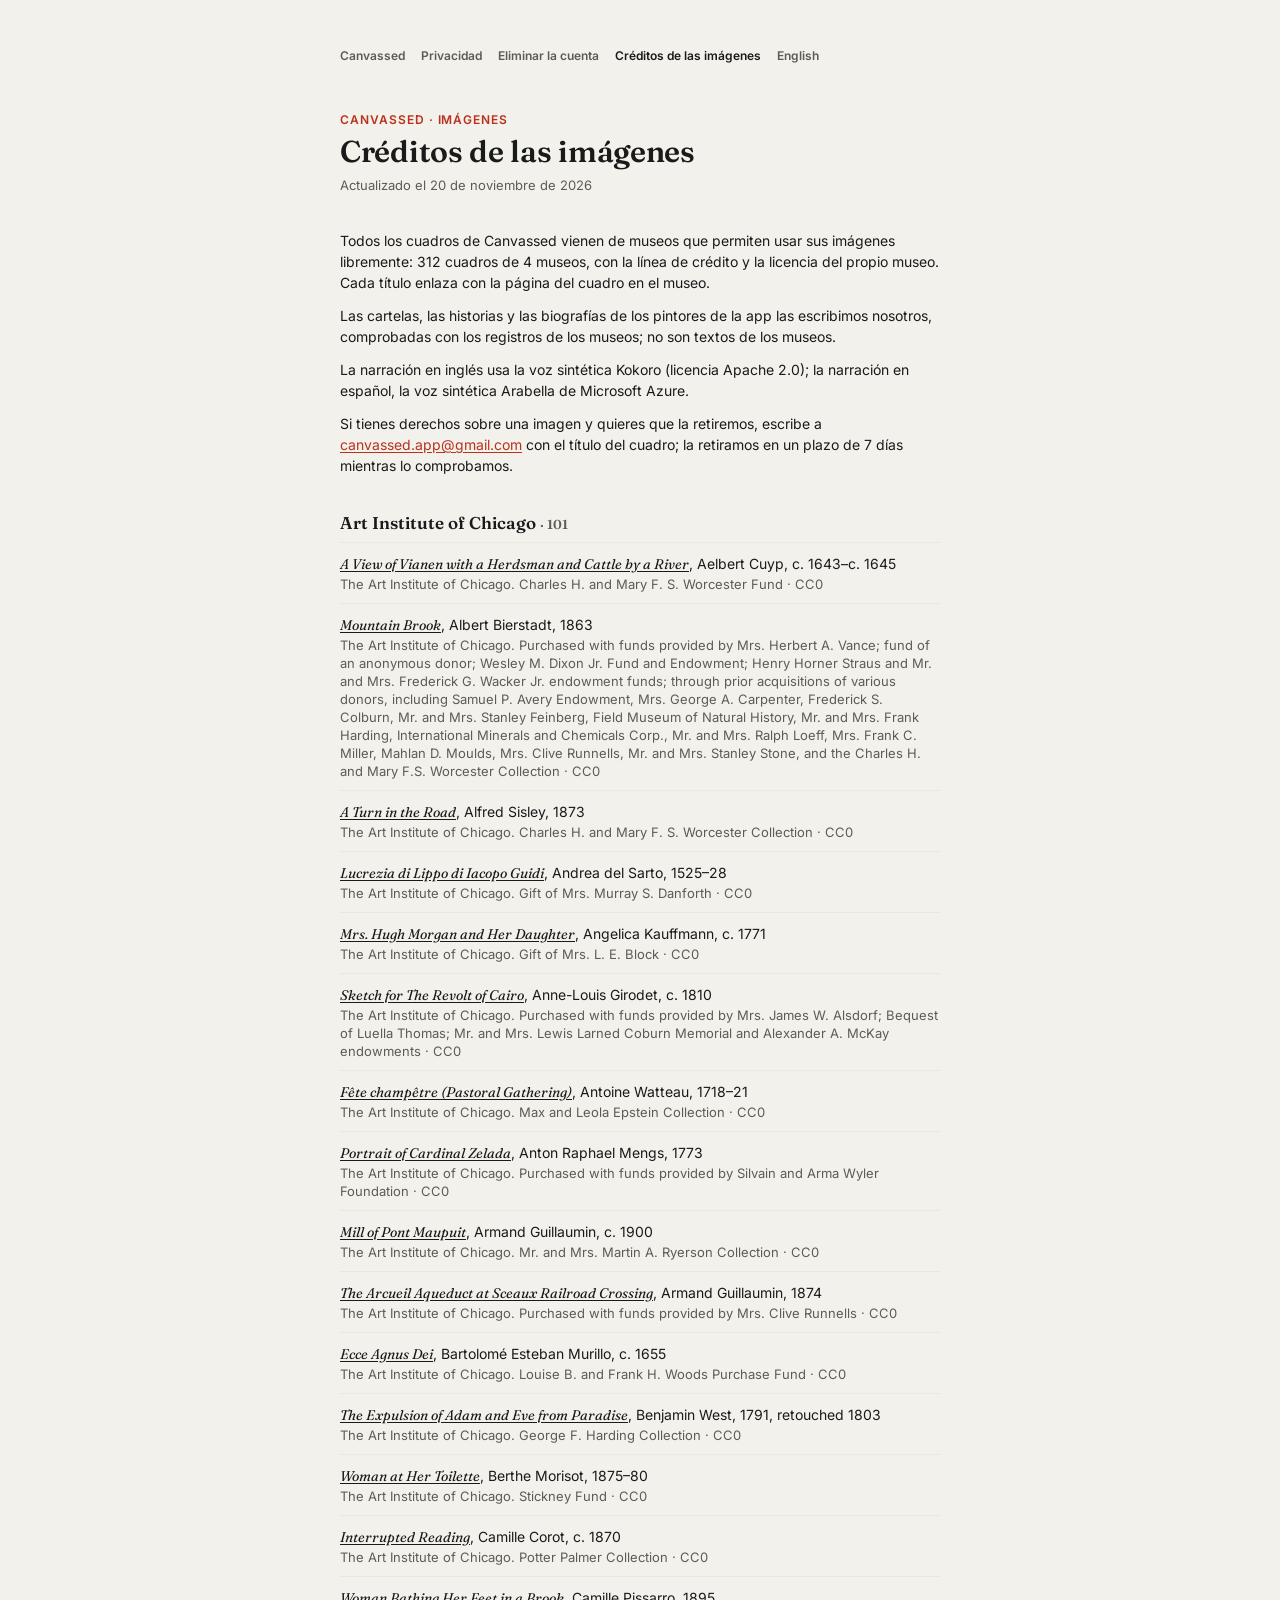
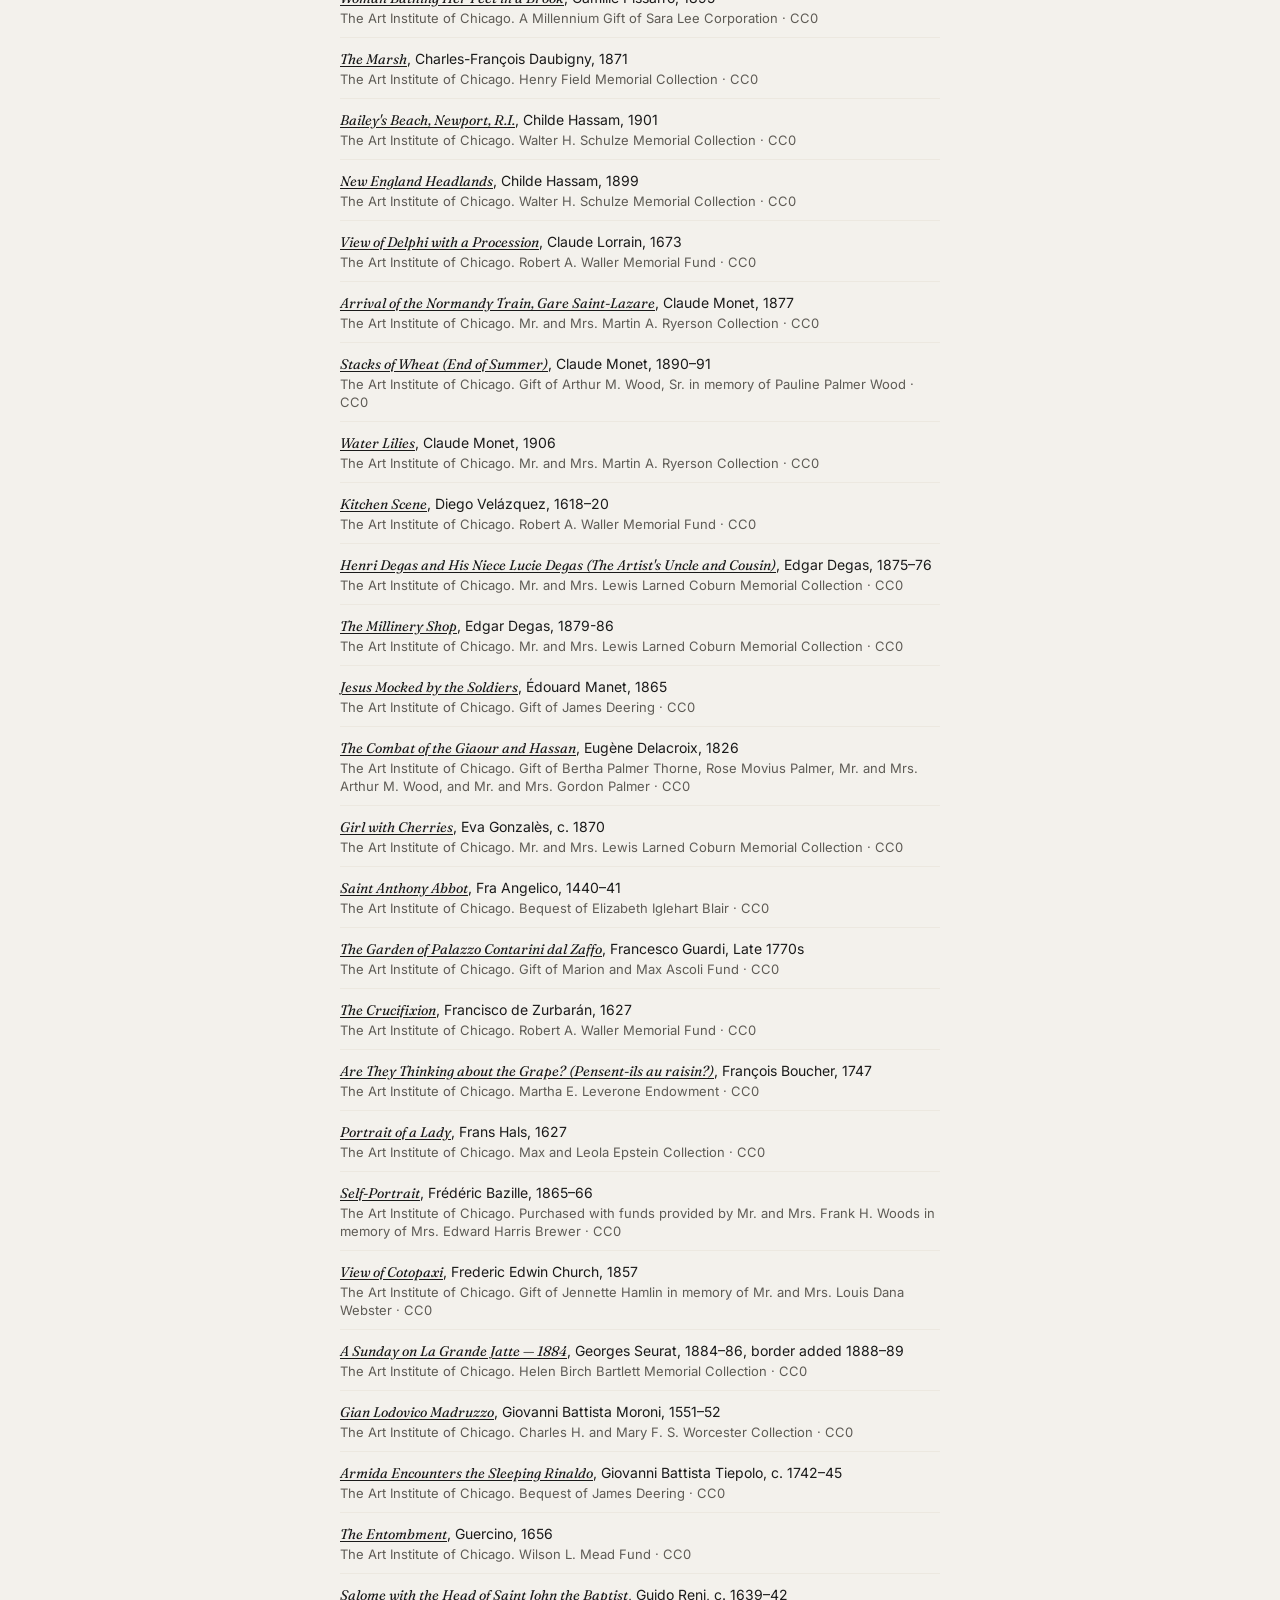
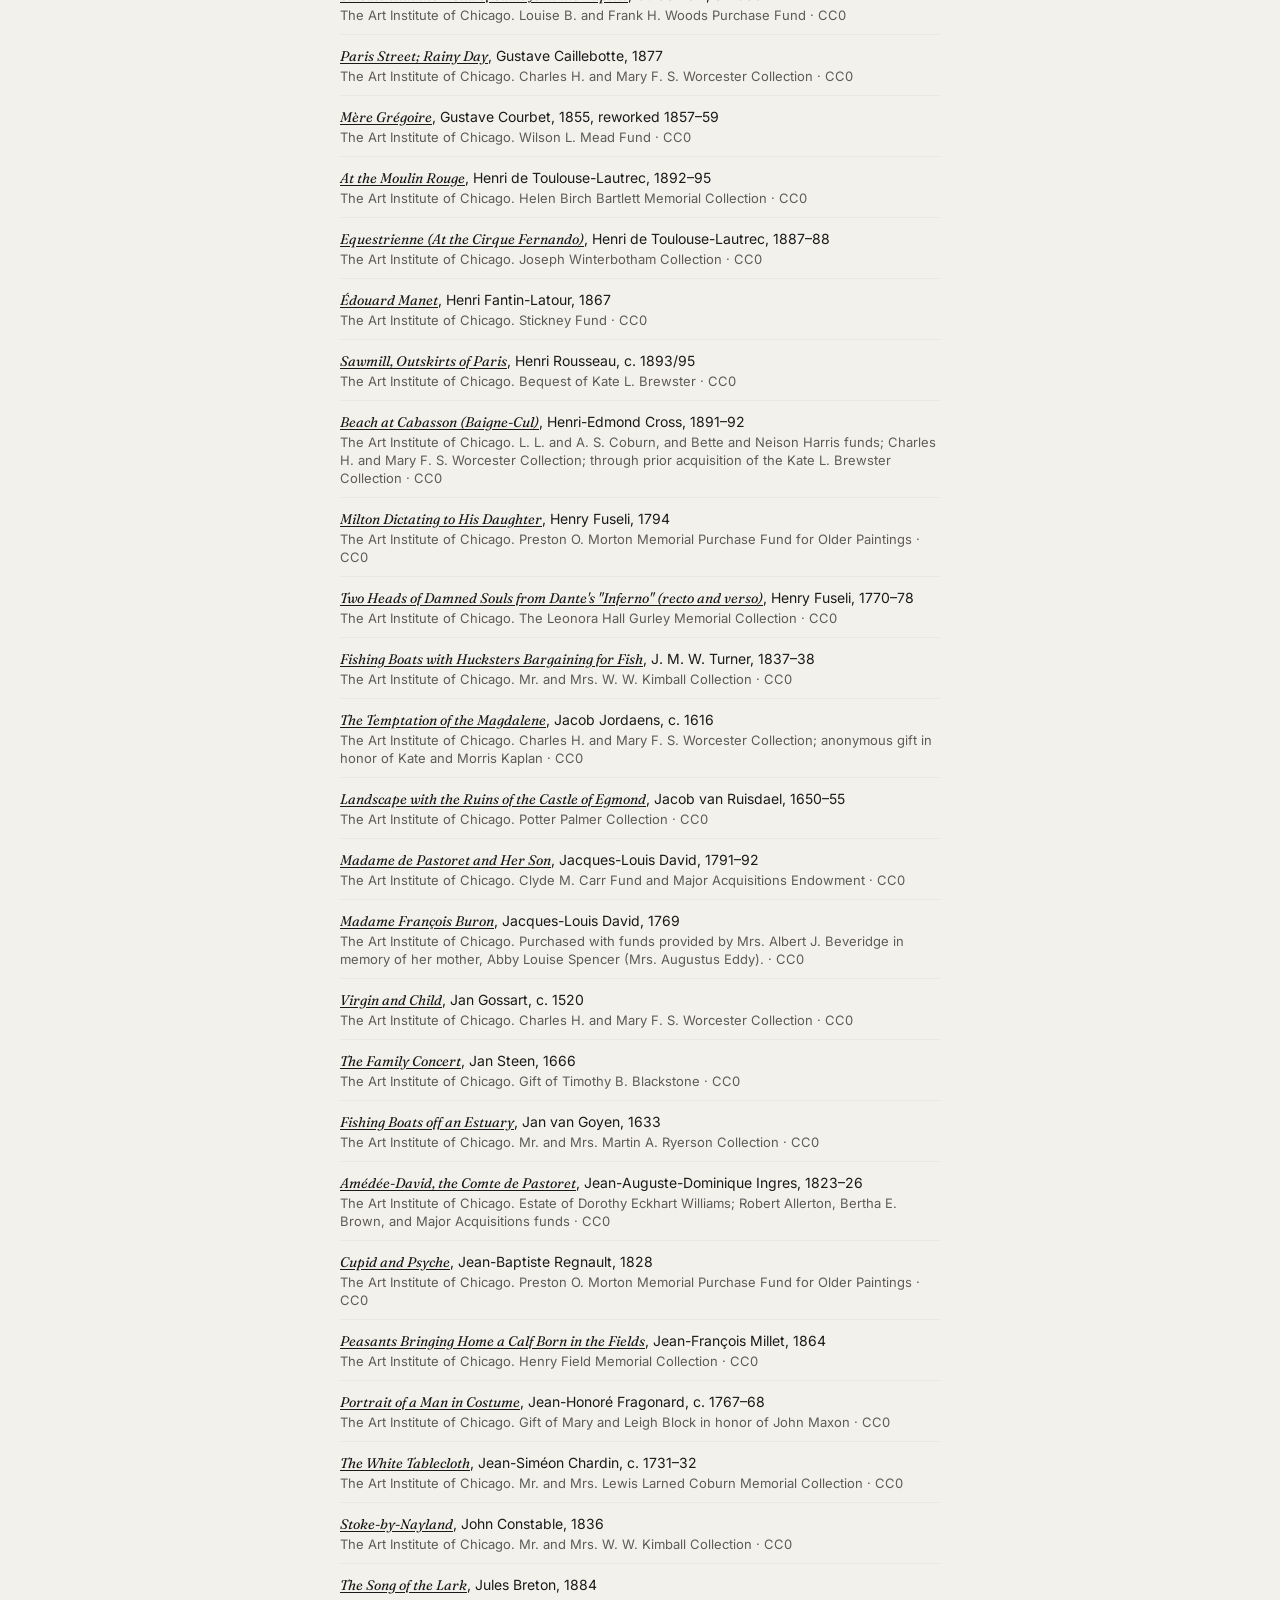
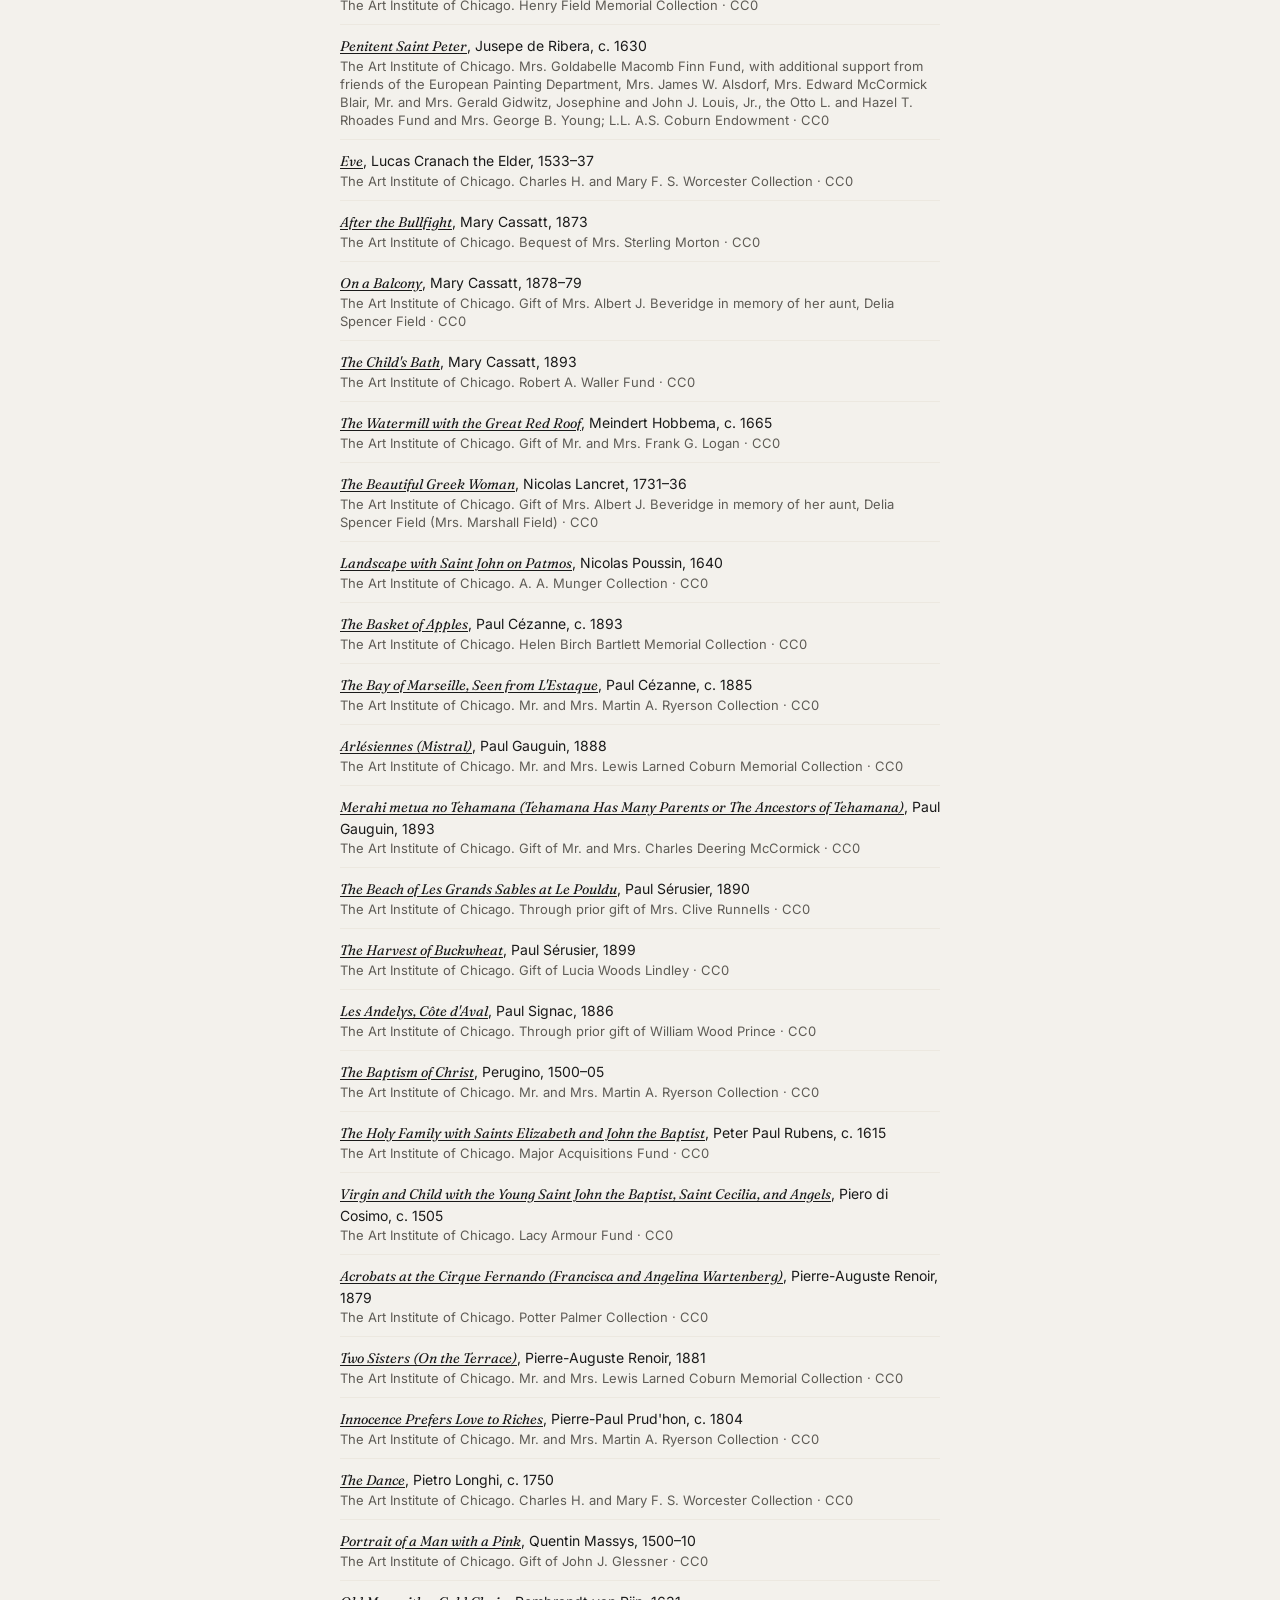
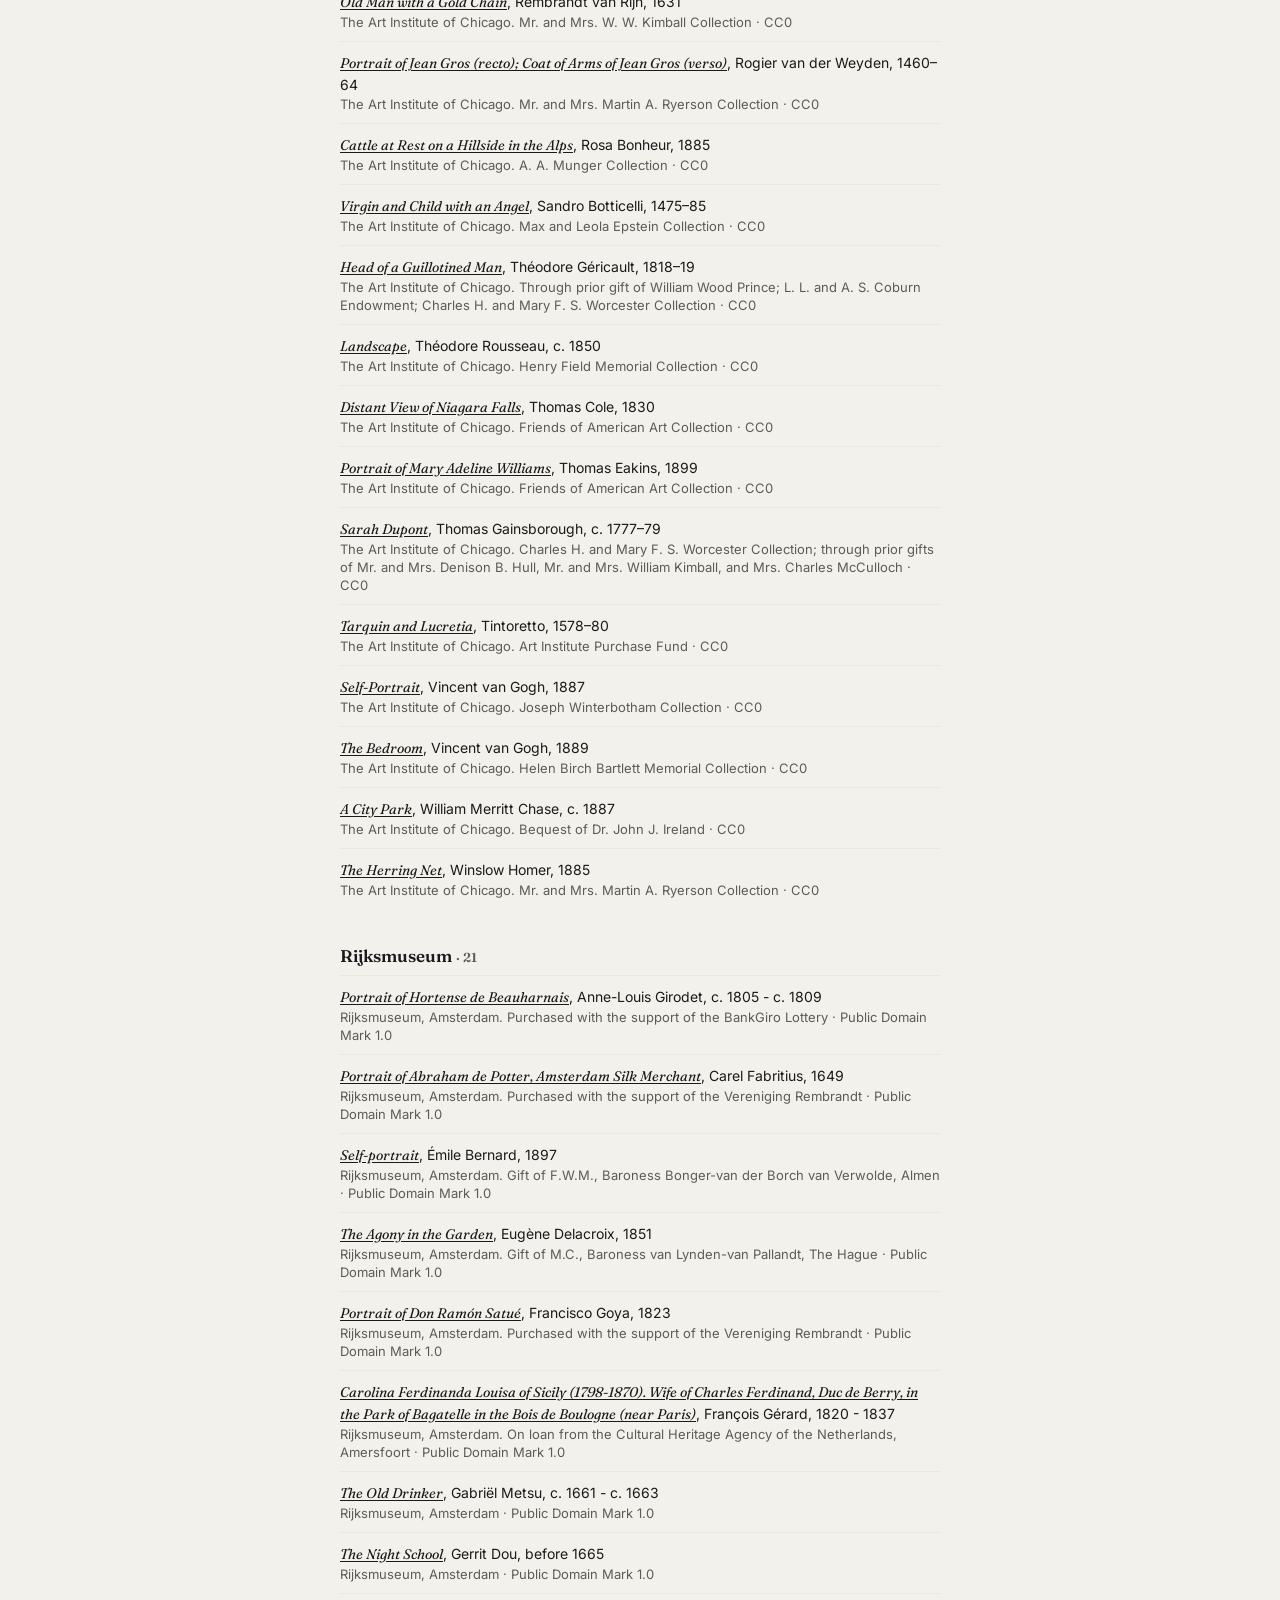
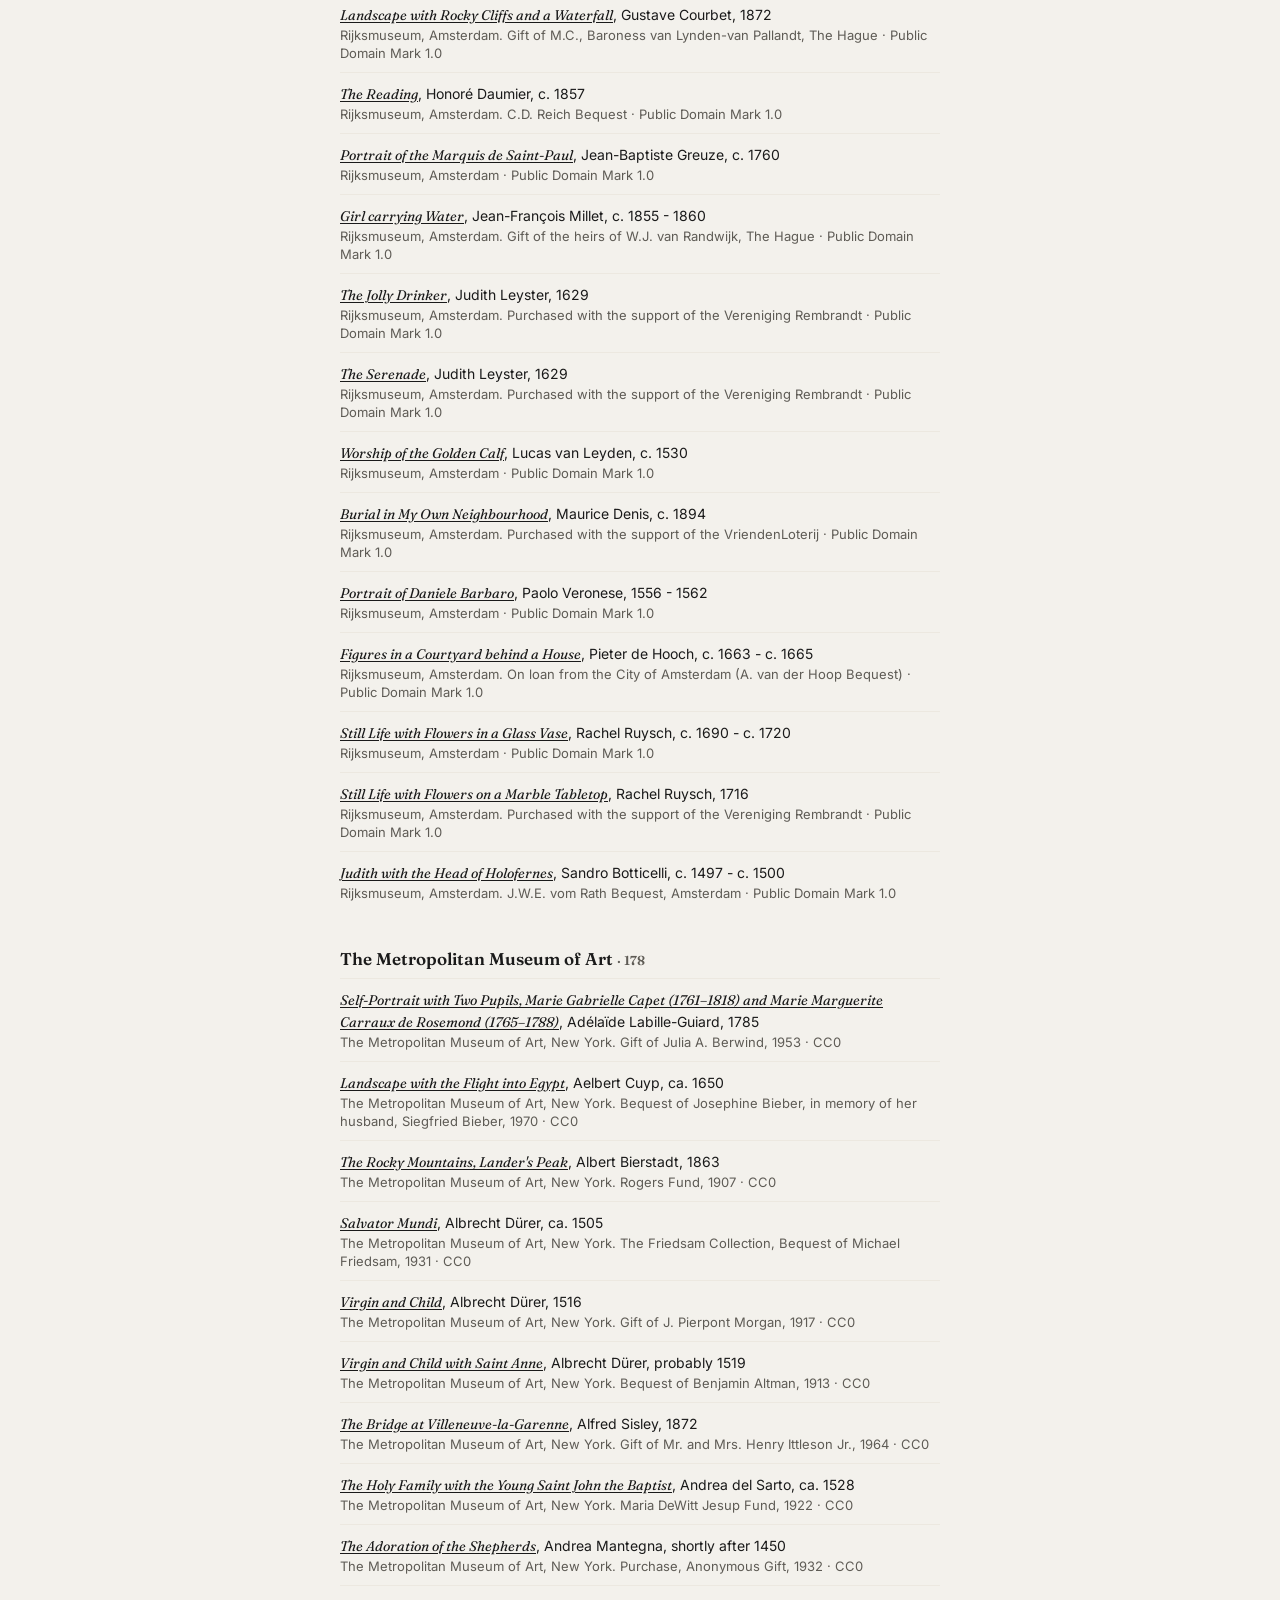
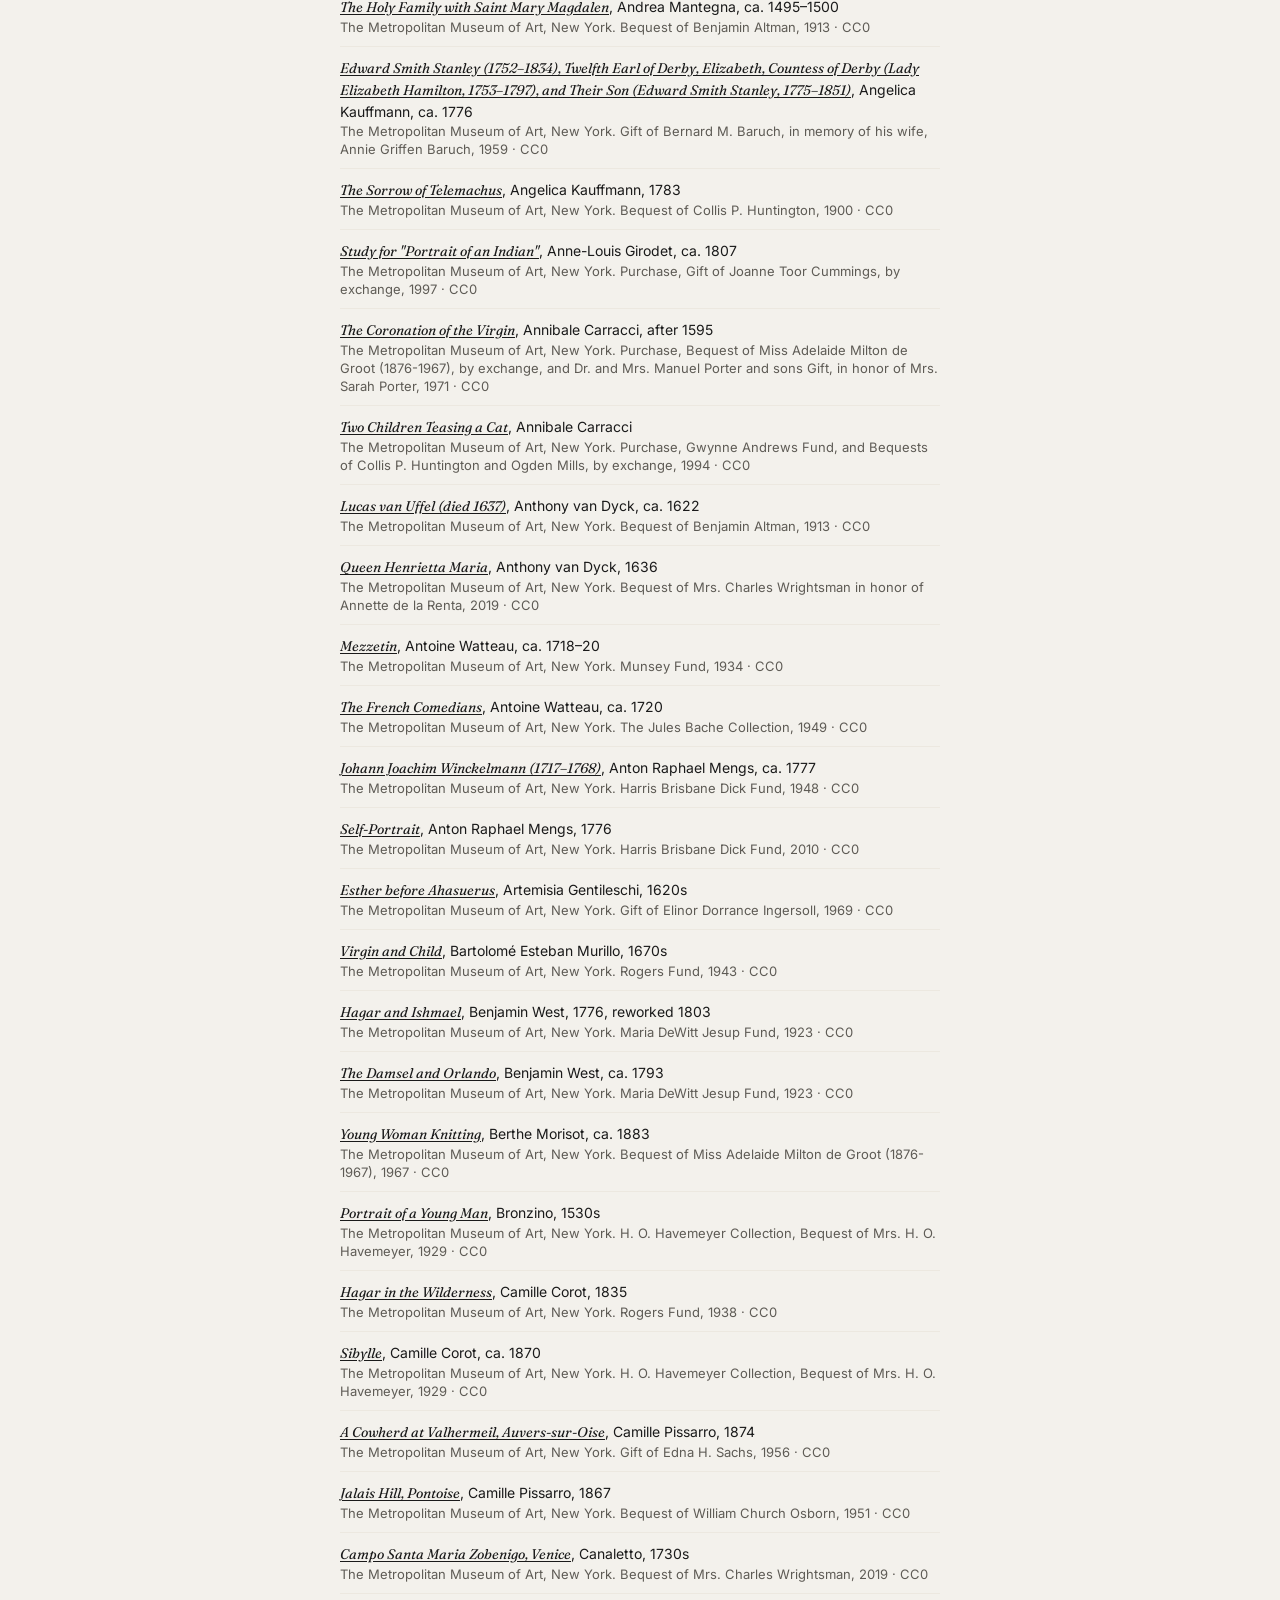
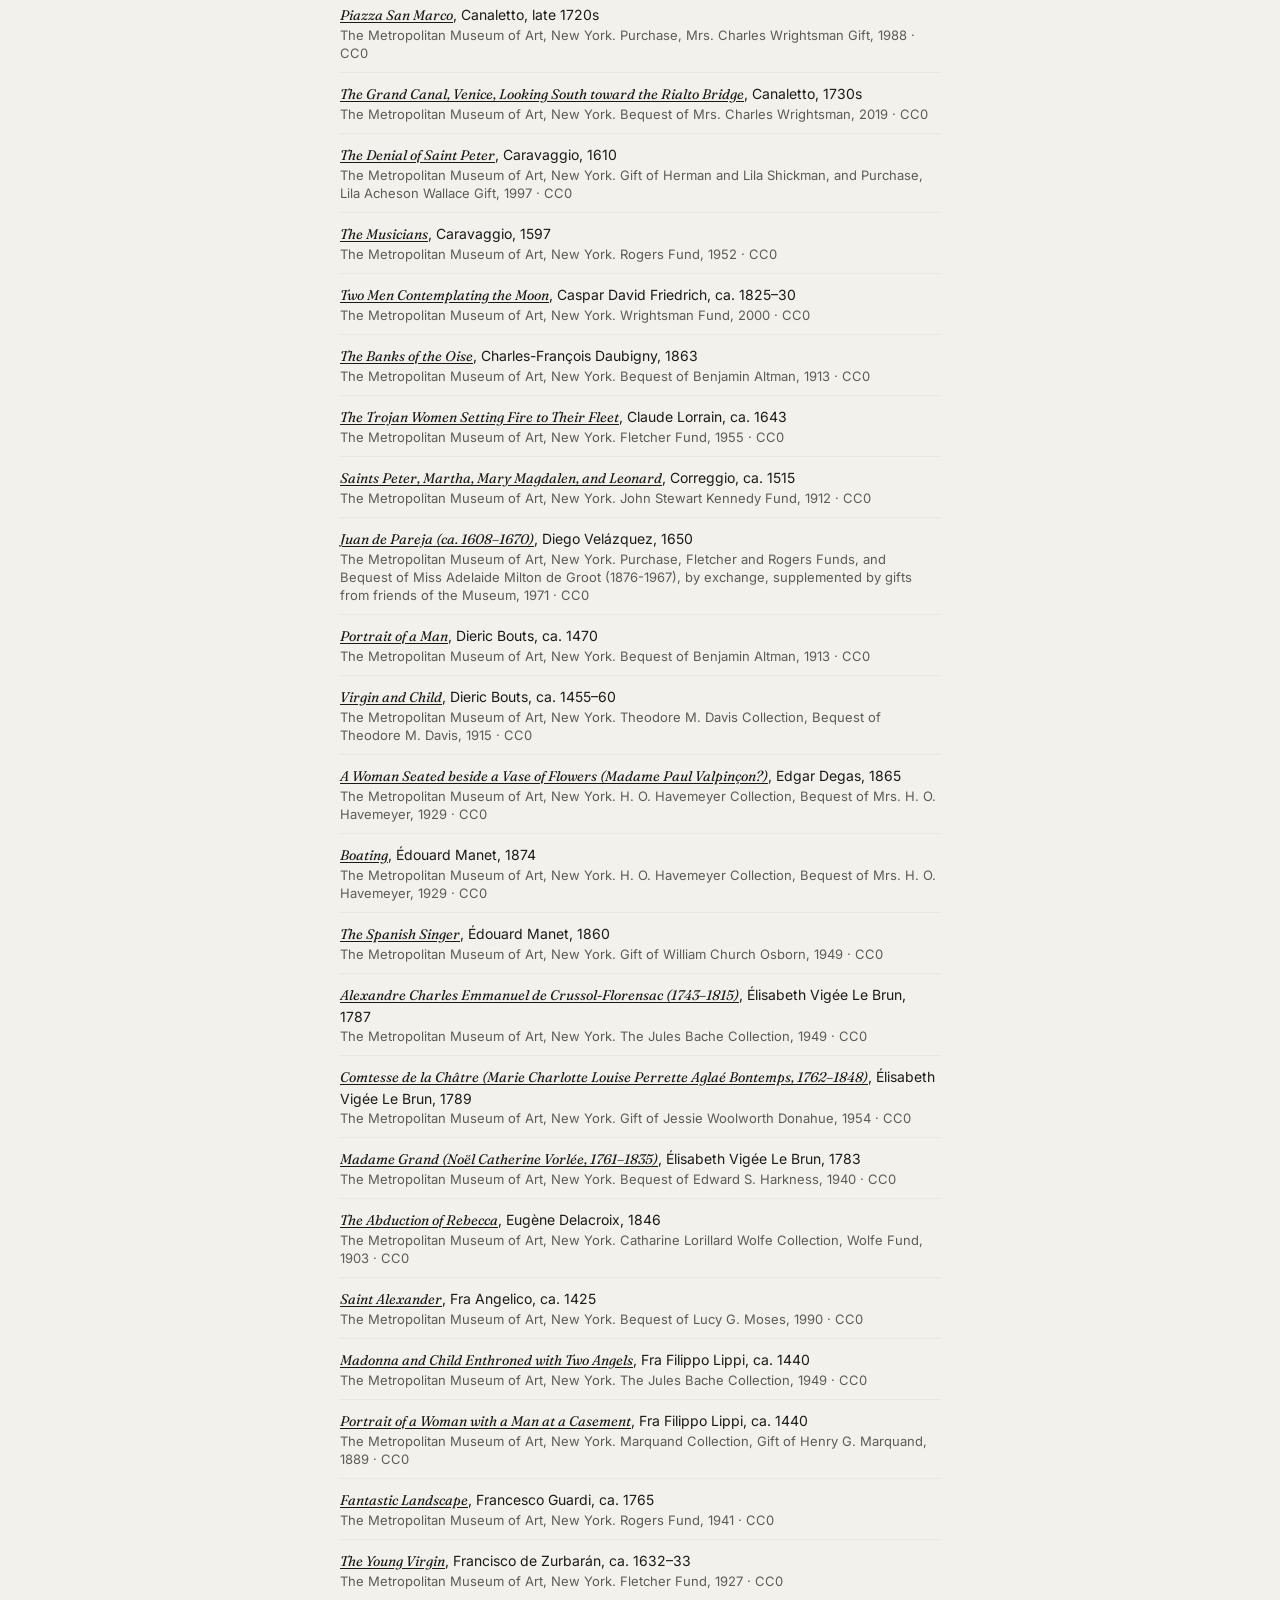
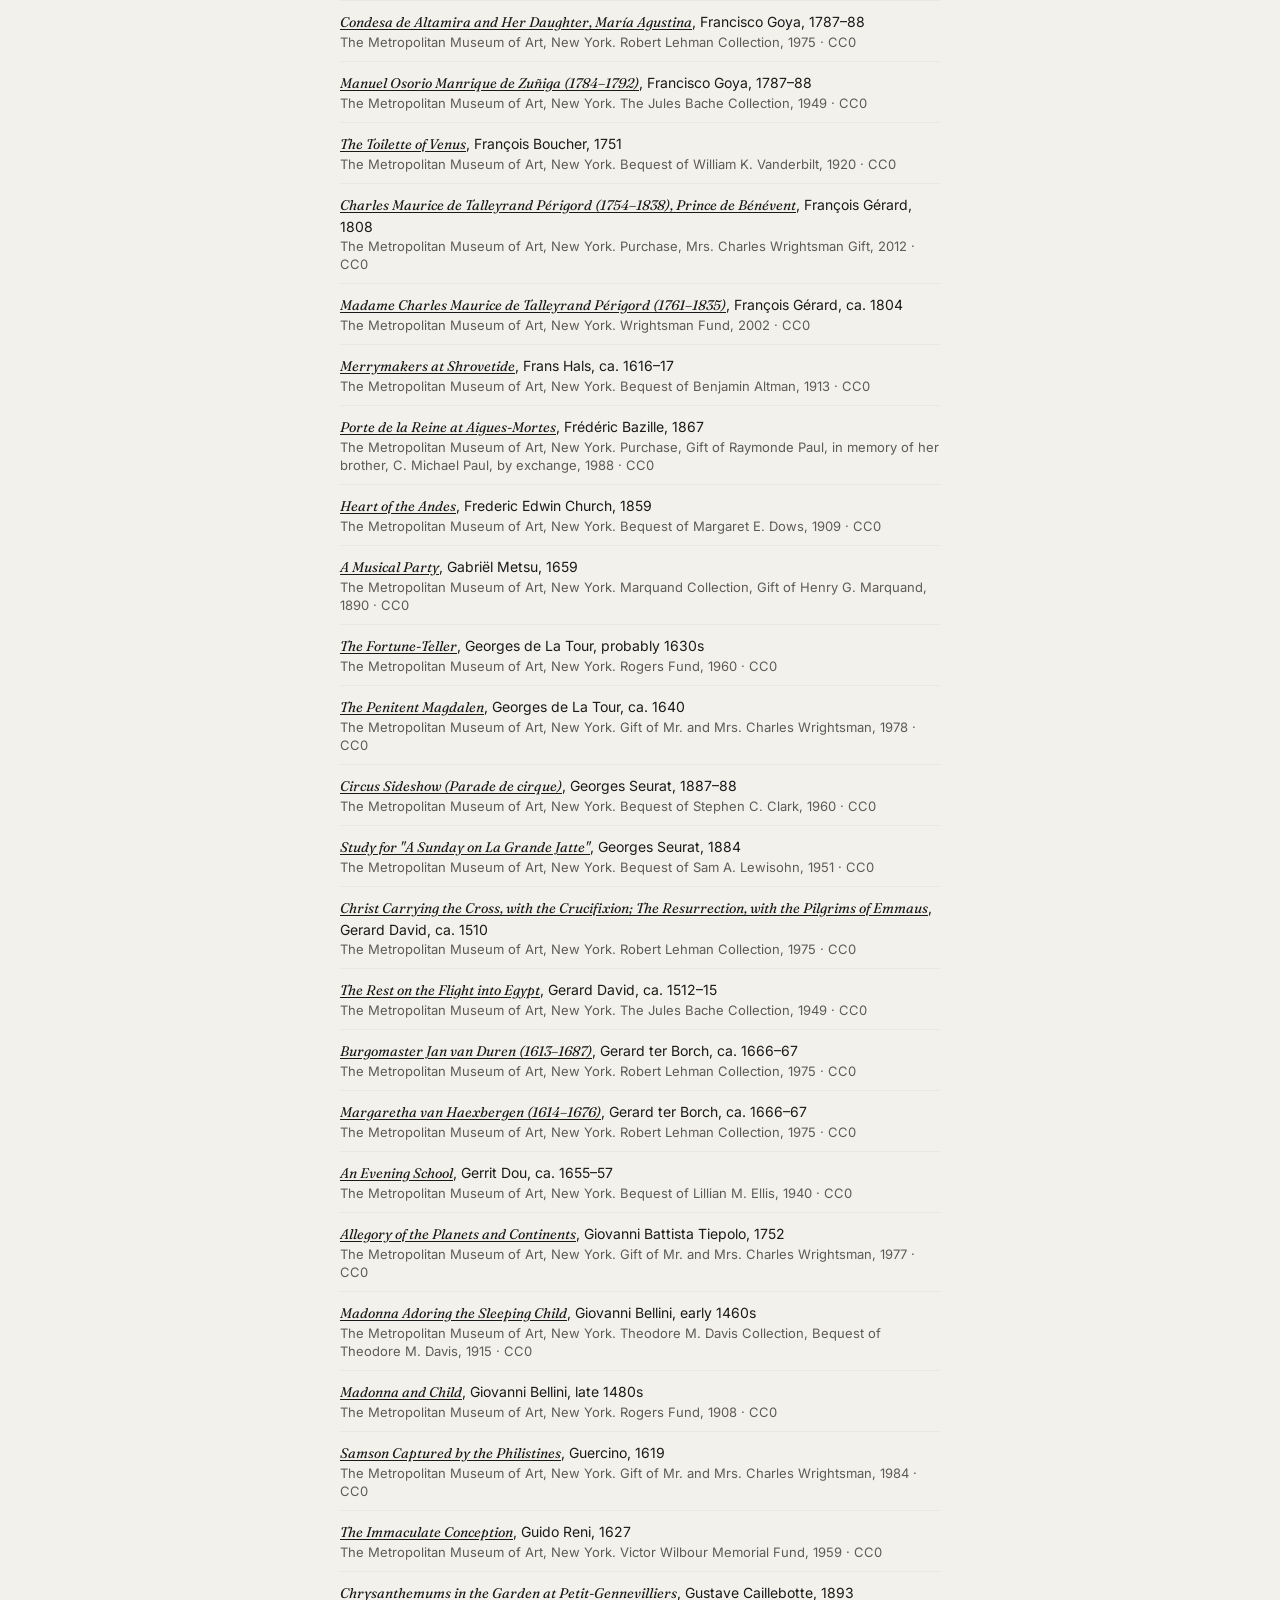
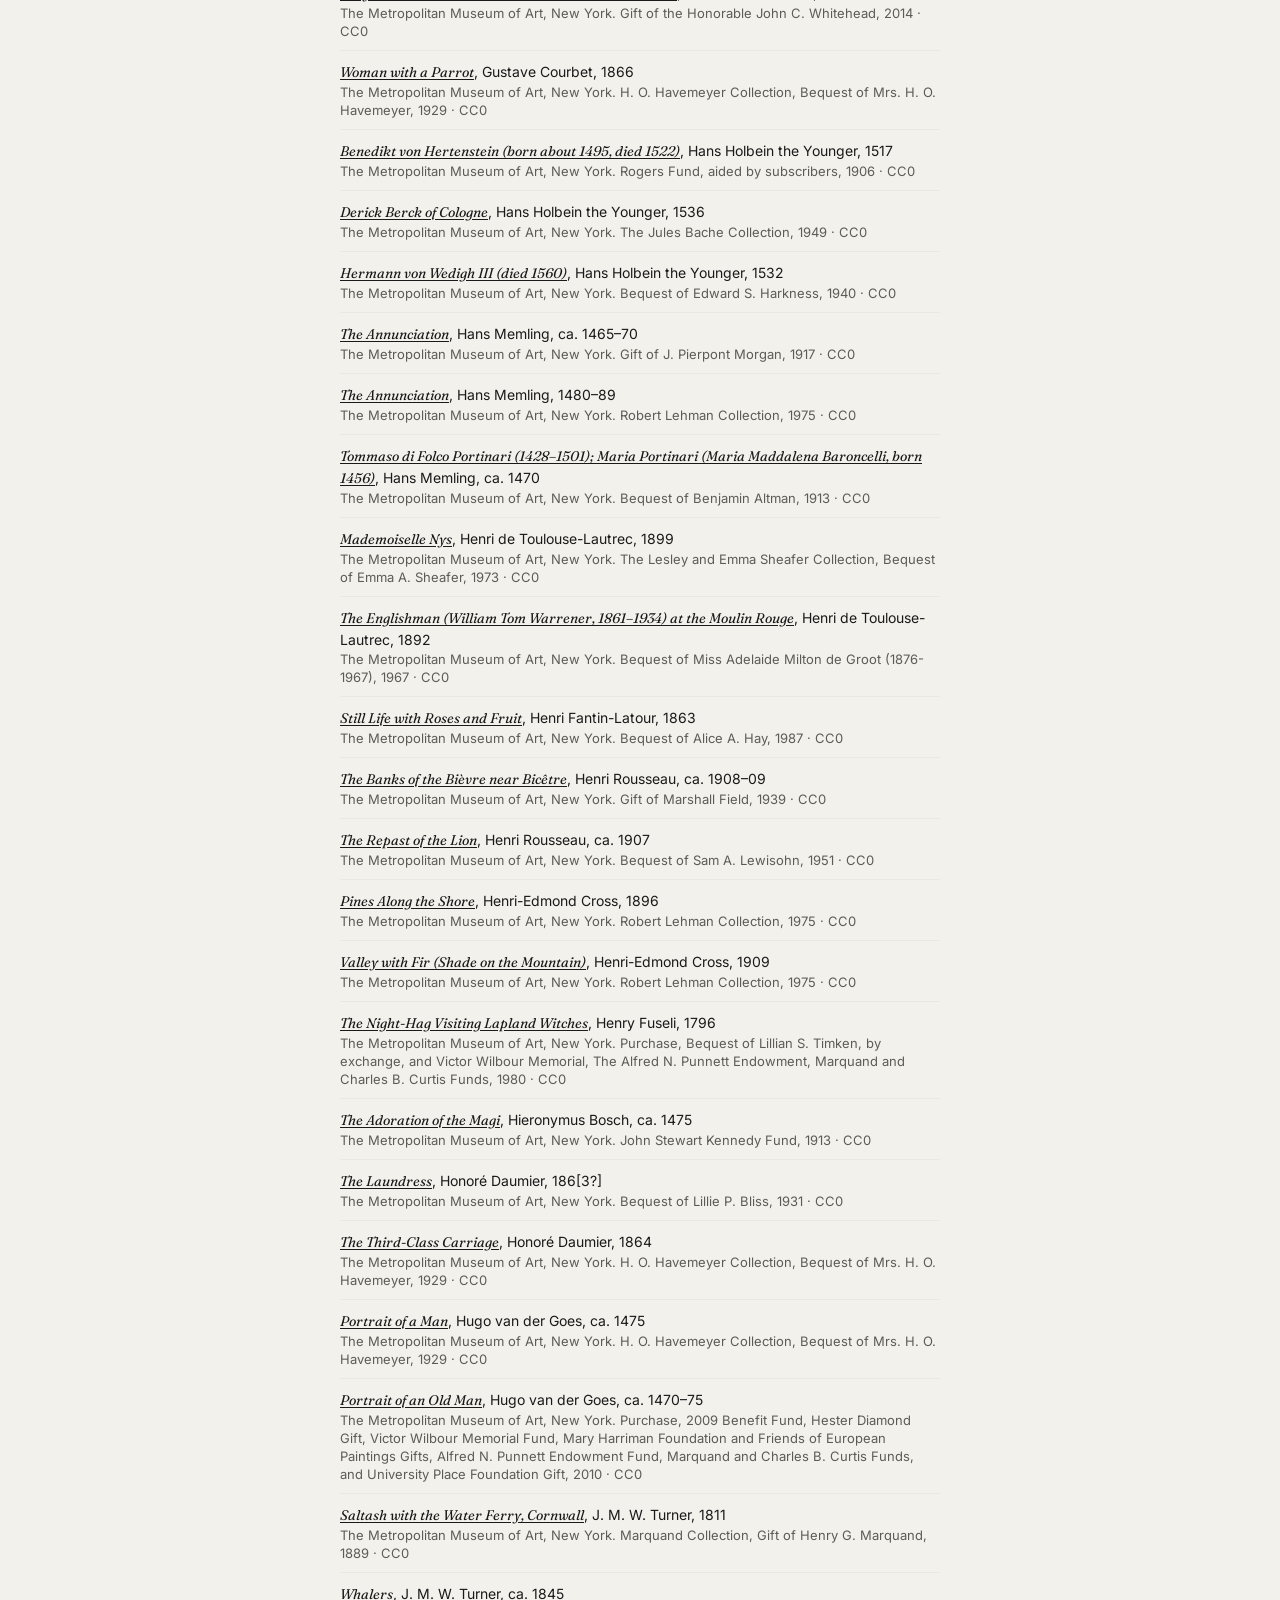
==== es/credits.html @ 69657567 "Publish the Canvassed pages (2026-11-21)" ====
<!doctype html>
<html lang="es-ES">
<head>
<meta charset="utf-8">
<meta name="viewport" content="width=device-width, initial-scale=1">
<meta name="color-scheme" content="light">
<title>Créditos de las imágenes · Canvassed</title>
<link rel="stylesheet" href="../site.css">
<link rel="alternate" hreflang="en" href="../credits.html">
</head>
<body>
<main>
<nav aria-label="Páginas de Canvassed"><a href="index.html">Canvassed</a><a href="privacy.html">Privacidad</a><a href="delete-account.html">Eliminar la cuenta</a><a href="credits.html" aria-current="page">Créditos de las imágenes</a><a href="../credits.html" hreflang="en" lang="en">English</a></nav>
<p class="kicker">Canvassed · Imágenes</p>
<h1>Créditos de las imágenes</h1>
<p class="updated">Actualizado el 20 de noviembre de 2026</p>
<p>Todos los cuadros de Canvassed vienen de museos que permiten usar sus imágenes libremente: 312 cuadros de 4 museos, con la línea de crédito y la licencia del propio museo. Cada título enlaza con la página del cuadro en el museo.</p>
<p>Las cartelas, las historias y las biografías de los pintores de la app las escribimos nosotros, comprobadas con los registros de los museos; no son textos de los museos.</p>
<p>La narración en inglés usa la voz sintética Kokoro (licencia Apache 2.0); la narración en español, la voz sintética Arabella de Microsoft Azure.</p>
<p>Si tienes derechos sobre una imagen y quieres que la retiremos, escribe a <a href="mailto:canvassed.app@gmail.com">canvassed.app@gmail.com</a> con el título del cuadro; la retiramos en un plazo de 7 días mientras lo comprobamos.</p>
<section class="credits"><h3>Art Institute of Chicago <span class="meta" style="display:inline">· 101</span></h3>
<ol>
<li><a class="work" href="https://www.artic.edu/artworks/181702">A View of Vianen with a Herdsman and Cattle by a River</a>, Aelbert Cuyp, c. 1643–c. 1645<span class="meta">The Art Institute of Chicago. Charles H. and Mary F. S. Worcester Fund · CC0</span></li>
<li><a class="work" href="https://www.artic.edu/artworks/146701">Mountain Brook</a>, Albert Bierstadt, 1863<span class="meta">The Art Institute of Chicago. Purchased with funds provided by Mrs. Herbert A. Vance; fund of an anonymous donor; Wesley M. Dixon Jr. Fund and Endowment; Henry Horner Straus and Mr. and Mrs. Frederick G. Wacker Jr. endowment funds; through prior acquisitions of various donors, including Samuel P. Avery Endowment, Mrs. George A. Carpenter, Frederick S. Colburn, Mr. and Mrs. Stanley Feinberg, Field Museum of Natural History, Mr. and Mrs. Frank Harding, International Minerals and Chemicals Corp., Mr. and Mrs. Ralph Loeff, Mrs. Frank C. Miller, Mahlan D. Moulds, Mrs. Clive Runnells, Mr. and Mrs. Stanley Stone, and the Charles H. and Mary F.S. Worcester Collection · CC0</span></li>
<li><a class="work" href="https://www.artic.edu/artworks/96559">A Turn in the Road</a>, Alfred Sisley, 1873<span class="meta">The Art Institute of Chicago. Charles H. and Mary F. S. Worcester Collection · CC0</span></li>
<li><a class="work" href="https://www.artic.edu/artworks/22270">Lucrezia di Lippo di Iacopo Guidi</a>, Andrea del Sarto, 1525–28<span class="meta">The Art Institute of Chicago. Gift of Mrs. Murray S. Danforth · CC0</span></li>
<li><a class="work" href="https://www.artic.edu/artworks/12658">Mrs. Hugh Morgan and Her Daughter</a>, Angelica Kauffmann, c. 1771<span class="meta">The Art Institute of Chicago. Gift of Mrs. L. E. Block · CC0</span></li>
<li><a class="work" href="https://www.artic.edu/artworks/152851">Sketch for The Revolt of Cairo</a>, Anne-Louis Girodet, c. 1810<span class="meta">The Art Institute of Chicago. Purchased with funds provided by Mrs. James W. Alsdorf; Bequest of Luella Thomas; Mr. and Mrs. Lewis Larned Coburn Memorial and Alexander A. McKay endowments · CC0</span></li>
<li><a class="work" href="https://www.artic.edu/artworks/107938">Fête champêtre (Pastoral Gathering)</a>, Antoine Watteau, 1718–21<span class="meta">The Art Institute of Chicago. Max and Leola Epstein Collection · CC0</span></li>
<li><a class="work" href="https://www.artic.edu/artworks/30899">Portrait of Cardinal Zelada</a>, Anton Raphael Mengs, 1773<span class="meta">The Art Institute of Chicago. Purchased with funds provided by Silvain and Arma Wyler Foundation · CC0</span></li>
<li><a class="work" href="https://www.artic.edu/artworks/16502">Mill of Pont Maupuit</a>, Armand Guillaumin, c. 1900<span class="meta">The Art Institute of Chicago. Mr. and Mrs. Martin A. Ryerson Collection · CC0</span></li>
<li><a class="work" href="https://www.artic.edu/artworks/33212">The Arcueil Aqueduct at Sceaux Railroad Crossing</a>, Armand Guillaumin, 1874<span class="meta">The Art Institute of Chicago. Purchased with funds provided by Mrs. Clive Runnells · CC0</span></li>
<li><a class="work" href="https://www.artic.edu/artworks/11392">Ecce Agnus Dei</a>, Bartolomé Esteban Murillo, c. 1655<span class="meta">The Art Institute of Chicago. Louise B. and Frank H. Woods Purchase Fund · CC0</span></li>
<li><a class="work" href="https://www.artic.edu/artworks/102227">The Expulsion of Adam and Eve from Paradise</a>, Benjamin West, 1791, retouched 1803<span class="meta">The Art Institute of Chicago. George F. Harding Collection · CC0</span></li>
<li><a class="work" href="https://www.artic.edu/artworks/11723">Woman at Her Toilette</a>, Berthe Morisot, 1875–80<span class="meta">The Art Institute of Chicago. Stickney Fund · CC0</span></li>
<li><a class="work" href="https://www.artic.edu/artworks/81512">Interrupted Reading</a>, Camille Corot, c. 1870<span class="meta">The Art Institute of Chicago. Potter Palmer Collection · CC0</span></li>
<li><a class="work" href="https://www.artic.edu/artworks/153799">Woman Bathing Her Feet in a Brook</a>, Camille Pissarro, 1895<span class="meta">The Art Institute of Chicago. A Millennium Gift of Sara Lee Corporation · CC0</span></li>
<li><a class="work" href="https://www.artic.edu/artworks/880">The Marsh</a>, Charles-François Daubigny, 1871<span class="meta">The Art Institute of Chicago. Henry Field Memorial Collection · CC0</span></li>
<li><a class="work" href="https://www.artic.edu/artworks/107862">Bailey's Beach, Newport, R.I.</a>, Childe Hassam, 1901<span class="meta">The Art Institute of Chicago. Walter H. Schulze Memorial Collection · CC0</span></li>
<li><a class="work" href="https://www.artic.edu/artworks/5349">New England Headlands</a>, Childe Hassam, 1899<span class="meta">The Art Institute of Chicago. Walter H. Schulze Memorial Collection · CC0</span></li>
<li><a class="work" href="https://www.artic.edu/artworks/43145">View of Delphi with a Procession</a>, Claude Lorrain, 1673<span class="meta">The Art Institute of Chicago. Robert A. Waller Memorial Fund · CC0</span></li>
<li><a class="work" href="https://www.artic.edu/artworks/16571">Arrival of the Normandy Train, Gare Saint-Lazare</a>, Claude Monet, 1877<span class="meta">The Art Institute of Chicago. Mr. and Mrs. Martin A. Ryerson Collection · CC0</span></li>
<li><a class="work" href="https://www.artic.edu/artworks/64818">Stacks of Wheat (End of Summer)</a>, Claude Monet, 1890–91<span class="meta">The Art Institute of Chicago. Gift of Arthur M. Wood, Sr. in memory of Pauline Palmer Wood · CC0</span></li>
<li><a class="work" href="https://www.artic.edu/artworks/16568">Water Lilies</a>, Claude Monet, 1906<span class="meta">The Art Institute of Chicago. Mr. and Mrs. Martin A. Ryerson Collection · CC0</span></li>
<li><a class="work" href="https://www.artic.edu/artworks/21934">Kitchen Scene</a>, Diego Velázquez, 1618–20<span class="meta">The Art Institute of Chicago. Robert A. Waller Memorial Fund · CC0</span></li>
<li><a class="work" href="https://www.artic.edu/artworks/14574">Henri Degas and His Niece Lucie Degas (The Artist's Uncle and Cousin)</a>, Edgar Degas, 1875–76<span class="meta">The Art Institute of Chicago. Mr. and Mrs. Lewis Larned Coburn Memorial Collection · CC0</span></li>
<li><a class="work" href="https://www.artic.edu/artworks/14572">The Millinery Shop</a>, Edgar Degas, 1879-86<span class="meta">The Art Institute of Chicago. Mr. and Mrs. Lewis Larned Coburn Memorial Collection · CC0</span></li>
<li><a class="work" href="https://www.artic.edu/artworks/16499">Jesus Mocked by the Soldiers</a>, Édouard Manet, 1865<span class="meta">The Art Institute of Chicago. Gift of James Deering · CC0</span></li>
<li><a class="work" href="https://www.artic.edu/artworks/110663">The Combat of the Giaour and Hassan</a>, Eugène Delacroix, 1826<span class="meta">The Art Institute of Chicago. Gift of Bertha Palmer Thorne, Rose Movius Palmer, Mr. and Mrs. Arthur M. Wood, and Mr. and Mrs. Gordon Palmer · CC0</span></li>
<li><a class="work" href="https://www.artic.edu/artworks/36678">Girl with Cherries</a>, Eva Gonzalès, c. 1870<span class="meta">The Art Institute of Chicago. Mr. and Mrs. Lewis Larned Coburn Memorial Collection · CC0</span></li>
<li><a class="work" href="https://www.artic.edu/artworks/129756">Saint Anthony Abbot</a>, Fra Angelico, 1440–41<span class="meta">The Art Institute of Chicago. Bequest of Elizabeth Iglehart Blair · CC0</span></li>
<li><a class="work" href="https://www.artic.edu/artworks/111610">The Garden of Palazzo Contarini dal Zaffo</a>, Francesco Guardi, Late 1770s<span class="meta">The Art Institute of Chicago. Gift of Marion and Max Ascoli Fund · CC0</span></li>
<li><a class="work" href="https://www.artic.edu/artworks/80084">The Crucifixion</a>, Francisco de Zurbarán, 1627<span class="meta">The Art Institute of Chicago. Robert A. Waller Memorial Fund · CC0</span></li>
<li><a class="work" href="https://www.artic.edu/artworks/44742">Are They Thinking about the Grape? (Pensent-ils au raisin?)</a>, François Boucher, 1747<span class="meta">The Art Institute of Chicago. Martha E. Leverone Endowment · CC0</span></li>
<li><a class="work" href="https://www.artic.edu/artworks/105945">Portrait of a Lady</a>, Frans Hals, 1627<span class="meta">The Art Institute of Chicago. Max and Leola Epstein Collection · CC0</span></li>
<li><a class="work" href="https://www.artic.edu/artworks/110661">Self-Portrait</a>, Frédéric Bazille, 1865–66<span class="meta">The Art Institute of Chicago. Purchased with funds provided by Mr. and Mrs. Frank H. Woods in memory of Mrs. Edward Harris Brewer · CC0</span></li>
<li><a class="work" href="https://www.artic.edu/artworks/76571">View of Cotopaxi</a>, Frederic Edwin Church, 1857<span class="meta">The Art Institute of Chicago. Gift of Jennette Hamlin in memory of Mr. and Mrs. Louis Dana Webster · CC0</span></li>
<li><a class="work" href="https://www.artic.edu/artworks/27992">A Sunday on La Grande Jatte — 1884</a>, Georges Seurat, 1884–86, border added 1888–89<span class="meta">The Art Institute of Chicago. Helen Birch Bartlett Memorial Collection · CC0</span></li>
<li><a class="work" href="https://www.artic.edu/artworks/4081">Gian Lodovico Madruzzo</a>, Giovanni Battista Moroni, 1551–52<span class="meta">The Art Institute of Chicago. Charles H. and Mary F. S. Worcester Collection · CC0</span></li>
<li><a class="work" href="https://www.artic.edu/artworks/16488">Armida Encounters the Sleeping Rinaldo</a>, Giovanni Battista Tiepolo, c. 1742–45<span class="meta">The Art Institute of Chicago. Bequest of James Deering · CC0</span></li>
<li><a class="work" href="https://www.artic.edu/artworks/86323">The Entombment</a>, Guercino, 1656<span class="meta">The Art Institute of Chicago. Wilson L. Mead Fund · CC0</span></li>
<li><a class="work" href="https://www.artic.edu/artworks/11434">Salome with the Head of Saint John the Baptist</a>, Guido Reni, c. 1639–42<span class="meta">The Art Institute of Chicago. Louise B. and Frank H. Woods Purchase Fund · CC0</span></li>
<li><a class="work" href="https://www.artic.edu/artworks/20684">Paris Street; Rainy Day</a>, Gustave Caillebotte, 1877<span class="meta">The Art Institute of Chicago. Charles H. and Mary F. S. Worcester Collection · CC0</span></li>
<li><a class="work" href="https://www.artic.edu/artworks/4428">Mère Grégoire</a>, Gustave Courbet, 1855, reworked 1857–59<span class="meta">The Art Institute of Chicago. Wilson L. Mead Fund · CC0</span></li>
<li><a class="work" href="https://www.artic.edu/artworks/61128">At the Moulin Rouge</a>, Henri de Toulouse-Lautrec, 1892–95<span class="meta">The Art Institute of Chicago. Helen Birch Bartlett Memorial Collection · CC0</span></li>
<li><a class="work" href="https://www.artic.edu/artworks/16146">Equestrienne (At the Cirque Fernando)</a>, Henri de Toulouse-Lautrec, 1887–88<span class="meta">The Art Institute of Chicago. Joseph Winterbotham Collection · CC0</span></li>
<li><a class="work" href="https://www.artic.edu/artworks/87467">Édouard Manet</a>, Henri Fantin-Latour, 1867<span class="meta">The Art Institute of Chicago. Stickney Fund · CC0</span></li>
<li><a class="work" href="https://www.artic.edu/artworks/68433">Sawmill, Outskirts of Paris</a>, Henri Rousseau, c. 1893/95<span class="meta">The Art Institute of Chicago. Bequest of Kate L. Brewster · CC0</span></li>
<li><a class="work" href="https://www.artic.edu/artworks/100476">Beach at Cabasson (Baigne-Cul)</a>, Henri-Edmond Cross, 1891–92<span class="meta">The Art Institute of Chicago. L. L. and A. S. Coburn, and Bette and Neison Harris funds; Charles H. and Mary F. S. Worcester Collection; through prior acquisition of the Kate L. Brewster Collection · CC0</span></li>
<li><a class="work" href="https://www.artic.edu/artworks/44739">Milton Dictating to His Daughter</a>, Henry Fuseli, 1794<span class="meta">The Art Institute of Chicago. Preston O. Morton Memorial Purchase Fund for Older Paintings · CC0</span></li>
<li><a class="work" href="https://www.artic.edu/artworks/116101">Two Heads of Damned Souls from Dante's &quot;Inferno&quot; (recto and verso)</a>, Henry Fuseli, 1770–78<span class="meta">The Art Institute of Chicago. The Leonora Hall Gurley Memorial Collection · CC0</span></li>
<li><a class="work" href="https://www.artic.edu/artworks/4796">Fishing Boats with Hucksters Bargaining for Fish</a>, J. M. W. Turner, 1837–38<span class="meta">The Art Institute of Chicago. Mr. and Mrs. W. W. Kimball Collection · CC0</span></li>
<li><a class="work" href="https://www.artic.edu/artworks/111613">The Temptation of the Magdalene</a>, Jacob Jordaens, c. 1616<span class="meta">The Art Institute of Chicago. Charles H. and Mary F. S. Worcester Collection; anonymous gift in honor of Kate and Morris Kaplan · CC0</span></li>
<li><a class="work" href="https://www.artic.edu/artworks/60755">Landscape with the Ruins of the Castle of Egmond</a>, Jacob van Ruisdael, 1650–55<span class="meta">The Art Institute of Chicago. Potter Palmer Collection · CC0</span></li>
<li><a class="work" href="https://www.artic.edu/artworks/27307">Madame de Pastoret and Her Son</a>, Jacques-Louis David, 1791–92<span class="meta">The Art Institute of Chicago. Clyde M. Carr Fund and Major Acquisitions Endowment · CC0</span></li>
<li><a class="work" href="https://www.artic.edu/artworks/88632">Madame François Buron</a>, Jacques-Louis David, 1769<span class="meta">The Art Institute of Chicago. Purchased with funds provided by Mrs. Albert J. Beveridge in memory of her mother, Abby Louise Spencer (Mrs. Augustus Eddy). · CC0</span></li>
<li><a class="work" href="https://www.artic.edu/artworks/111456">Virgin and Child</a>, Jan Gossart, c. 1520<span class="meta">The Art Institute of Chicago. Charles H. and Mary F. S. Worcester Collection · CC0</span></li>
<li><a class="work" href="https://www.artic.edu/artworks/561">The Family Concert</a>, Jan Steen, 1666<span class="meta">The Art Institute of Chicago. Gift of Timothy B. Blackstone · CC0</span></li>
<li><a class="work" href="https://www.artic.edu/artworks/16370">Fishing Boats off an Estuary</a>, Jan van Goyen, 1633<span class="meta">The Art Institute of Chicago. Mr. and Mrs. Martin A. Ryerson Collection · CC0</span></li>
<li><a class="work" href="https://www.artic.edu/artworks/111317">Amédée-David, the Comte de Pastoret</a>, Jean-Auguste-Dominique Ingres, 1823–26<span class="meta">The Art Institute of Chicago. Estate of Dorothy Eckhart Williams; Robert Allerton, Bertha E. Brown, and Major Acquisitions funds · CC0</span></li>
<li><a class="work" href="https://www.artic.edu/artworks/39070">Cupid and Psyche</a>, Jean-Baptiste Regnault, 1828<span class="meta">The Art Institute of Chicago. Preston O. Morton Memorial Purchase Fund for Older Paintings · CC0</span></li>
<li><a class="work" href="https://www.artic.edu/artworks/111648">Peasants Bringing Home a Calf Born in the Fields</a>, Jean-François Millet, 1864<span class="meta">The Art Institute of Chicago. Henry Field Memorial Collection · CC0</span></li>
<li><a class="work" href="https://www.artic.edu/artworks/93900">Portrait of a Man in Costume</a>, Jean-Honoré Fragonard, c. 1767–68<span class="meta">The Art Institute of Chicago. Gift of Mary and Leigh Block in honor of John Maxon · CC0</span></li>
<li><a class="work" href="https://www.artic.edu/artworks/51577">The White Tablecloth</a>, Jean-Siméon Chardin, c. 1731–32<span class="meta">The Art Institute of Chicago. Mr. and Mrs. Lewis Larned Coburn Memorial Collection · CC0</span></li>
<li><a class="work" href="https://www.artic.edu/artworks/4758">Stoke-by-Nayland</a>, John Constable, 1836<span class="meta">The Art Institute of Chicago. Mr. and Mrs. W. W. Kimball Collection · CC0</span></li>
<li><a class="work" href="https://www.artic.edu/artworks/94841">The Song of the Lark</a>, Jules Breton, 1884<span class="meta">The Art Institute of Chicago. Henry Field Memorial Collection · CC0</span></li>
<li><a class="work" href="https://www.artic.edu/artworks/120172">Penitent Saint Peter</a>, Jusepe de Ribera, c. 1630<span class="meta">The Art Institute of Chicago. Mrs. Goldabelle Macomb Finn Fund, with additional support from friends of the European Painting Department, Mrs. James W. Alsdorf, Mrs. Edward McCormick Blair, Mr. and Mrs. Gerald Gidwitz, Josephine and John J. Louis, Jr., the Otto L. and Hazel T. Rhoades Fund and Mrs. George B. Young; L.L. A.S. Coburn Endowment · CC0</span></li>
<li><a class="work" href="https://www.artic.edu/artworks/21668">Eve</a>, Lucas Cranach the Elder, 1533–37<span class="meta">The Art Institute of Chicago. Charles H. and Mary F. S. Worcester Collection · CC0</span></li>
<li><a class="work" href="https://www.artic.edu/artworks/31816">After the Bullfight</a>, Mary Cassatt, 1873<span class="meta">The Art Institute of Chicago. Bequest of Mrs. Sterling Morton · CC0</span></li>
<li><a class="work" href="https://www.artic.edu/artworks/26650">On a Balcony</a>, Mary Cassatt, 1878–79<span class="meta">The Art Institute of Chicago. Gift of Mrs. Albert J. Beveridge in memory of her aunt, Delia Spencer Field · CC0</span></li>
<li><a class="work" href="https://www.artic.edu/artworks/111442">The Child's Bath</a>, Mary Cassatt, 1893<span class="meta">The Art Institute of Chicago. Robert A. Waller Fund · CC0</span></li>
<li><a class="work" href="https://www.artic.edu/artworks/869">The Watermill with the Great Red Roof</a>, Meindert Hobbema, c. 1665<span class="meta">The Art Institute of Chicago. Gift of Mr. and Mrs. Frank G. Logan · CC0</span></li>
<li><a class="work" href="https://www.artic.edu/artworks/64007">The Beautiful Greek Woman</a>, Nicolas Lancret, 1731–36<span class="meta">The Art Institute of Chicago. Gift of Mrs. Albert J. Beveridge in memory of her aunt, Delia Spencer Field (Mrs. Marshall Field) · CC0</span></li>
<li><a class="work" href="https://www.artic.edu/artworks/5848">Landscape with Saint John on Patmos</a>, Nicolas Poussin, 1640<span class="meta">The Art Institute of Chicago. A. A. Munger Collection · CC0</span></li>
<li><a class="work" href="https://www.artic.edu/artworks/111436">The Basket of Apples</a>, Paul Cézanne, c. 1893<span class="meta">The Art Institute of Chicago. Helen Birch Bartlett Memorial Collection · CC0</span></li>
<li><a class="work" href="https://www.artic.edu/artworks/16487">The Bay of Marseille, Seen from L'Estaque</a>, Paul Cézanne, c. 1885<span class="meta">The Art Institute of Chicago. Mr. and Mrs. Martin A. Ryerson Collection · CC0</span></li>
<li><a class="work" href="https://www.artic.edu/artworks/19339">Arlésiennes (Mistral)</a>, Paul Gauguin, 1888<span class="meta">The Art Institute of Chicago. Mr. and Mrs. Lewis Larned Coburn Memorial Collection · CC0</span></li>
<li><a class="work" href="https://www.artic.edu/artworks/60812">Merahi metua no Tehamana (Tehamana Has Many Parents or The Ancestors of Tehamana)</a>, Paul Gauguin, 1893<span class="meta">The Art Institute of Chicago. Gift of Mr. and Mrs. Charles Deering McCormick · CC0</span></li>
<li><a class="work" href="https://www.artic.edu/artworks/212300">The Beach of Les Grands Sables at Le Pouldu</a>, Paul Sérusier, 1890<span class="meta">The Art Institute of Chicago. Through prior gift of Mrs. Clive Runnells · CC0</span></li>
<li><a class="work" href="https://www.artic.edu/artworks/235046">The Harvest of Buckwheat</a>, Paul Sérusier, 1899<span class="meta">The Art Institute of Chicago. Gift of Lucia Woods Lindley · CC0</span></li>
<li><a class="work" href="https://www.artic.edu/artworks/122130">Les Andelys, Côte d'Aval</a>, Paul Signac, 1886<span class="meta">The Art Institute of Chicago. Through prior gift of William Wood Prince · CC0</span></li>
<li><a class="work" href="https://www.artic.edu/artworks/16197">The Baptism of Christ</a>, Perugino, 1500–05<span class="meta">The Art Institute of Chicago. Mr. and Mrs. Martin A. Ryerson Collection · CC0</span></li>
<li><a class="work" href="https://www.artic.edu/artworks/27310">The Holy Family with Saints Elizabeth and John the Baptist</a>, Peter Paul Rubens, c. 1615<span class="meta">The Art Institute of Chicago. Major Acquisitions Fund · CC0</span></li>
<li><a class="work" href="https://www.artic.edu/artworks/188974">Virgin and Child with the Young Saint John the Baptist, Saint Cecilia, and Angels</a>, Piero di Cosimo, c. 1505<span class="meta">The Art Institute of Chicago. Lacy Armour Fund · CC0</span></li>
<li><a class="work" href="https://www.artic.edu/artworks/81558">Acrobats at the Cirque Fernando (Francisca and Angelina Wartenberg)</a>, Pierre-Auguste Renoir, 1879<span class="meta">The Art Institute of Chicago. Potter Palmer Collection · CC0</span></li>
<li><a class="work" href="https://www.artic.edu/artworks/14655">Two Sisters (On the Terrace)</a>, Pierre-Auguste Renoir, 1881<span class="meta">The Art Institute of Chicago. Mr. and Mrs. Lewis Larned Coburn Memorial Collection · CC0</span></li>
<li><a class="work" href="https://www.artic.edu/artworks/16405">Innocence Prefers Love to Riches</a>, Pierre-Paul Prud'hon, c. 1804<span class="meta">The Art Institute of Chicago. Mr. and Mrs. Martin A. Ryerson Collection · CC0</span></li>
<li><a class="work" href="https://www.artic.edu/artworks/10550">The Dance</a>, Pietro Longhi, c. 1750<span class="meta">The Art Institute of Chicago. Charles H. and Mary F. S. Worcester Collection · CC0</span></li>
<li><a class="work" href="https://www.artic.edu/artworks/864">Portrait of a Man with a Pink</a>, Quentin Massys, 1500–10<span class="meta">The Art Institute of Chicago. Gift of John J. Glessner · CC0</span></li>
<li><a class="work" href="https://www.artic.edu/artworks/95998">Old Man with a Gold Chain</a>, Rembrandt van Rijn, 1631<span class="meta">The Art Institute of Chicago. Mr. and Mrs. W. W. Kimball Collection · CC0</span></li>
<li><a class="work" href="https://www.artic.edu/artworks/16298">Portrait of Jean Gros (recto); Coat of Arms of Jean Gros (verso)</a>, Rogier van der Weyden, 1460–64<span class="meta">The Art Institute of Chicago. Mr. and Mrs. Martin A. Ryerson Collection · CC0</span></li>
<li><a class="work" href="https://www.artic.edu/artworks/39542">Cattle at Rest on a Hillside in the Alps</a>, Rosa Bonheur, 1885<span class="meta">The Art Institute of Chicago. A. A. Munger Collection · CC0</span></li>
<li><a class="work" href="https://www.artic.edu/artworks/80530">Virgin and Child with an Angel</a>, Sandro Botticelli, 1475–85<span class="meta">The Art Institute of Chicago. Max and Leola Epstein Collection · CC0</span></li>
<li><a class="work" href="https://www.artic.edu/artworks/119264">Head of a Guillotined Man</a>, Théodore Géricault, 1818–19<span class="meta">The Art Institute of Chicago. Through prior gift of William Wood Prince; L. L. and A. S. Coburn Endowment; Charles H. and Mary F. S. Worcester Collection · CC0</span></li>
<li><a class="work" href="https://www.artic.edu/artworks/893">Landscape</a>, Théodore Rousseau, c. 1850<span class="meta">The Art Institute of Chicago. Henry Field Memorial Collection · CC0</span></li>
<li><a class="work" href="https://www.artic.edu/artworks/90048">Distant View of Niagara Falls</a>, Thomas Cole, 1830<span class="meta">The Art Institute of Chicago. Friends of American Art Collection · CC0</span></li>
<li><a class="work" href="https://www.artic.edu/artworks/31285">Portrait of Mary Adeline Williams</a>, Thomas Eakins, 1899<span class="meta">The Art Institute of Chicago. Friends of American Art Collection · CC0</span></li>
<li><a class="work" href="https://www.artic.edu/artworks/105600">Sarah Dupont</a>, Thomas Gainsborough, c. 1777–79<span class="meta">The Art Institute of Chicago. Charles H. and Mary F. S. Worcester Collection; through prior gifts of Mr. and Mrs. Denison B. Hull, Mr. and Mrs. William Kimball, and Mrs. Charles McCulloch · CC0</span></li>
<li><a class="work" href="https://www.artic.edu/artworks/64920">Tarquin and Lucretia</a>, Tintoretto, 1578–80<span class="meta">The Art Institute of Chicago. Art Institute Purchase Fund · CC0</span></li>
<li><a class="work" href="https://www.artic.edu/artworks/80607">Self-Portrait</a>, Vincent van Gogh, 1887<span class="meta">The Art Institute of Chicago. Joseph Winterbotham Collection · CC0</span></li>
<li><a class="work" href="https://www.artic.edu/artworks/28560">The Bedroom</a>, Vincent van Gogh, 1889<span class="meta">The Art Institute of Chicago. Helen Birch Bartlett Memorial Collection · CC0</span></li>
<li><a class="work" href="https://www.artic.edu/artworks/28849">A City Park</a>, William Merritt Chase, c. 1887<span class="meta">The Art Institute of Chicago. Bequest of Dr. John J. Ireland · CC0</span></li>
<li><a class="work" href="https://www.artic.edu/artworks/25865">The Herring Net</a>, Winslow Homer, 1885<span class="meta">The Art Institute of Chicago. Mr. and Mrs. Martin A. Ryerson Collection · CC0</span></li>
</ol>
<h3>Rijksmuseum <span class="meta" style="display:inline">· 21</span></h3>
<ol>
<li><a class="work" href="https://id.rijksmuseum.nl/200411699">Portrait of Hortense de Beauharnais</a>, Anne-Louis Girodet, c. 1805 - c. 1809<span class="meta">Rijksmuseum, Amsterdam. Purchased with the support of the BankGiro Lottery · Public Domain Mark 1.0</span></li>
<li><a class="work" href="https://id.rijksmuseum.nl/20027868">Portrait of Abraham de Potter, Amsterdam Silk Merchant</a>, Carel Fabritius, 1649<span class="meta">Rijksmuseum, Amsterdam. Purchased with the support of the Vereniging Rembrandt · Public Domain Mark 1.0</span></li>
<li><a class="work" href="https://id.rijksmuseum.nl/20015884">Self-portrait</a>, Émile Bernard, 1897<span class="meta">Rijksmuseum, Amsterdam. Gift of F.W.M., Baroness Bonger-van der Borch van Verwolde, Almen · Public Domain Mark 1.0</span></li>
<li><a class="work" href="https://id.rijksmuseum.nl/200108876">The Agony in the Garden</a>, Eugène Delacroix, 1851<span class="meta">Rijksmuseum, Amsterdam. Gift of M.C., Baroness van Lynden-van Pallandt, The Hague · Public Domain Mark 1.0</span></li>
<li><a class="work" href="https://id.rijksmuseum.nl/200109334">Portrait of Don Ramón Satué</a>, Francisco Goya, 1823<span class="meta">Rijksmuseum, Amsterdam. Purchased with the support of the Vereniging Rembrandt · Public Domain Mark 1.0</span></li>
<li><a class="work" href="https://id.rijksmuseum.nl/20029241">Carolina Ferdinanda Louisa of Sicily (1798-1870). Wife of Charles Ferdinand, Duc de Berry, in the Park of Bagatelle in the Bois de Boulogne (near Paris)</a>, François Gérard, 1820 - 1837<span class="meta">Rijksmuseum, Amsterdam. On loan from the Cultural Heritage Agency of the Netherlands, Amersfoort · Public Domain Mark 1.0</span></li>
<li><a class="work" href="https://id.rijksmuseum.nl/200109478">The Old Drinker</a>, Gabriël Metsu, c. 1661 - c. 1663<span class="meta">Rijksmuseum, Amsterdam · Public Domain Mark 1.0</span></li>
<li><a class="work" href="https://id.rijksmuseum.nl/200109262">The Night School</a>, Gerrit Dou, before 1665<span class="meta">Rijksmuseum, Amsterdam · Public Domain Mark 1.0</span></li>
<li><a class="work" href="https://id.rijksmuseum.nl/200108872">Landscape with Rocky Cliffs and a Waterfall</a>, Gustave Courbet, 1872<span class="meta">Rijksmuseum, Amsterdam. Gift of M.C., Baroness van Lynden-van Pallandt, The Hague · Public Domain Mark 1.0</span></li>
<li><a class="work" href="https://id.rijksmuseum.nl/200109256">The Reading</a>, Honoré Daumier, c. 1857<span class="meta">Rijksmuseum, Amsterdam. C.D. Reich Bequest · Public Domain Mark 1.0</span></li>
<li><a class="work" href="https://id.rijksmuseum.nl/200109340">Portrait of the Marquis de Saint-Paul</a>, Jean-Baptiste Greuze, c. 1760<span class="meta">Rijksmuseum, Amsterdam · Public Domain Mark 1.0</span></li>
<li><a class="work" href="https://id.rijksmuseum.nl/200109074">Girl carrying Water</a>, Jean-François Millet, c. 1855 - 1860<span class="meta">Rijksmuseum, Amsterdam. Gift of the heirs of W.J. van Randwijk, The Hague · Public Domain Mark 1.0</span></li>
<li><a class="work" href="https://id.rijksmuseum.nl/20014007">The Jolly Drinker</a>, Judith Leyster, 1629<span class="meta">Rijksmuseum, Amsterdam. Purchased with the support of the Vereniging Rembrandt · Public Domain Mark 1.0</span></li>
<li><a class="work" href="https://id.rijksmuseum.nl/200109431">The Serenade</a>, Judith Leyster, 1629<span class="meta">Rijksmuseum, Amsterdam. Purchased with the support of the Vereniging Rembrandt · Public Domain Mark 1.0</span></li>
<li><a class="work" href="https://id.rijksmuseum.nl/200109429">Worship of the Golden Calf</a>, Lucas van Leyden, c. 1530<span class="meta">Rijksmuseum, Amsterdam · Public Domain Mark 1.0</span></li>
<li><a class="work" href="https://id.rijksmuseum.nl/200844901">Burial in My Own Neighbourhood</a>, Maurice Denis, c. 1894<span class="meta">Rijksmuseum, Amsterdam. Purchased with the support of the VriendenLoterij · Public Domain Mark 1.0</span></li>
<li><a class="work" href="https://id.rijksmuseum.nl/200108375">Portrait of Daniele Barbaro</a>, Paolo Veronese, 1556 - 1562<span class="meta">Rijksmuseum, Amsterdam · Public Domain Mark 1.0</span></li>
<li><a class="work" href="https://id.rijksmuseum.nl/200109390">Figures in a Courtyard behind a House</a>, Pieter de Hooch, c. 1663 - c. 1665<span class="meta">Rijksmuseum, Amsterdam. On loan from the City of Amsterdam (A. van der Hoop Bequest) · Public Domain Mark 1.0</span></li>
<li><a class="work" href="https://id.rijksmuseum.nl/200108485">Still Life with Flowers in a Glass Vase</a>, Rachel Ruysch, c. 1690 - c. 1720<span class="meta">Rijksmuseum, Amsterdam · Public Domain Mark 1.0</span></li>
<li><a class="work" href="https://id.rijksmuseum.nl/20027537">Still Life with Flowers on a Marble Tabletop</a>, Rachel Ruysch, 1716<span class="meta">Rijksmuseum, Amsterdam. Purchased with the support of the Vereniging Rembrandt · Public Domain Mark 1.0</span></li>
<li><a class="work" href="https://id.rijksmuseum.nl/20026722">Judith with the Head of Holofernes</a>, Sandro Botticelli, c. 1497 - c. 1500<span class="meta">Rijksmuseum, Amsterdam. J.W.E. vom Rath Bequest, Amsterdam · Public Domain Mark 1.0</span></li>
</ol>
<h3>The Metropolitan Museum of Art <span class="meta" style="display:inline">· 178</span></h3>
<ol>
<li><a class="work" href="https://www.metmuseum.org/art/collection/search/436840">Self-Portrait with Two Pupils, Marie Gabrielle Capet (1761–1818) and Marie Marguerite Carraux de Rosemond (1765–1788)</a>, Adélaïde Labille-Guiard, 1785<span class="meta">The Metropolitan Museum of Art, New York. Gift of Julia A. Berwind, 1953 · CC0</span></li>
<li><a class="work" href="https://www.metmuseum.org/art/collection/search/436061">Landscape with the Flight into Egypt</a>, Aelbert Cuyp, ca. 1650<span class="meta">The Metropolitan Museum of Art, New York. Bequest of Josephine Bieber, in memory of her husband, Siegfried Bieber, 1970 · CC0</span></li>
<li><a class="work" href="https://www.metmuseum.org/art/collection/search/10154">The Rocky Mountains, Lander's Peak</a>, Albert Bierstadt, 1863<span class="meta">The Metropolitan Museum of Art, New York. Rogers Fund, 1907 · CC0</span></li>
<li><a class="work" href="https://www.metmuseum.org/art/collection/search/436243">Salvator Mundi</a>, Albrecht Dürer, ca. 1505<span class="meta">The Metropolitan Museum of Art, New York. The Friedsam Collection, Bequest of Michael Friedsam, 1931 · CC0</span></li>
<li><a class="work" href="https://www.metmuseum.org/art/collection/search/436245">Virgin and Child</a>, Albrecht Dürer, 1516<span class="meta">The Metropolitan Museum of Art, New York. Gift of J. Pierpont Morgan, 1917 · CC0</span></li>
<li><a class="work" href="https://www.metmuseum.org/art/collection/search/436244">Virgin and Child with Saint Anne</a>, Albrecht Dürer, probably 1519<span class="meta">The Metropolitan Museum of Art, New York. Bequest of Benjamin Altman, 1913 · CC0</span></li>
<li><a class="work" href="https://www.metmuseum.org/art/collection/search/437680">The Bridge at Villeneuve-la-Garenne</a>, Alfred Sisley, 1872<span class="meta">The Metropolitan Museum of Art, New York. Gift of Mr. and Mrs. Henry Ittleson Jr., 1964 · CC0</span></li>
<li><a class="work" href="https://www.metmuseum.org/art/collection/search/437609">The Holy Family with the Young Saint John the Baptist</a>, Andrea del Sarto, ca. 1528<span class="meta">The Metropolitan Museum of Art, New York. Maria DeWitt Jesup Fund, 1922 · CC0</span></li>
<li><a class="work" href="https://www.metmuseum.org/art/collection/search/436966">The Adoration of the Shepherds</a>, Andrea Mantegna, shortly after 1450<span class="meta">The Metropolitan Museum of Art, New York. Purchase, Anonymous Gift, 1932 · CC0</span></li>
<li><a class="work" href="https://www.metmuseum.org/art/collection/search/436967">The Holy Family with Saint Mary Magdalen</a>, Andrea Mantegna, ca. 1495–1500<span class="meta">The Metropolitan Museum of Art, New York. Bequest of Benjamin Altman, 1913 · CC0</span></li>
<li><a class="work" href="https://www.metmuseum.org/art/collection/search/436808">Edward Smith Stanley (1752–1834), Twelfth Earl of Derby, Elizabeth, Countess of Derby (Lady Elizabeth Hamilton, 1753–1797), and Their Son (Edward Smith Stanley, 1775–1851)</a>, Angelica Kauffmann, ca. 1776<span class="meta">The Metropolitan Museum of Art, New York. Gift of Bernard M. Baruch, in memory of his wife, Annie Griffen Baruch, 1959 · CC0</span></li>
<li><a class="work" href="https://www.metmuseum.org/art/collection/search/436809">The Sorrow of Telemachus</a>, Angelica Kauffmann, 1783<span class="meta">The Metropolitan Museum of Art, New York. Bequest of Collis P. Huntington, 1900 · CC0</span></li>
<li><a class="work" href="https://www.metmuseum.org/art/collection/search/438032">Study for &quot;Portrait of an Indian&quot;</a>, Anne-Louis Girodet, ca. 1807<span class="meta">The Metropolitan Museum of Art, New York. Purchase, Gift of Joanne Toor Cummings, by exchange, 1997 · CC0</span></li>
<li><a class="work" href="https://www.metmuseum.org/art/collection/search/435853">The Coronation of the Virgin</a>, Annibale Carracci, after 1595<span class="meta">The Metropolitan Museum of Art, New York. Purchase, Bequest of Miss Adelaide Milton de Groot (1876-1967), by exchange, and Dr. and Mrs. Manuel Porter and sons Gift, in honor of Mrs. Sarah Porter, 1971 · CC0</span></li>
<li><a class="work" href="https://www.metmuseum.org/art/collection/search/435852">Two Children Teasing a Cat</a>, Annibale Carracci<span class="meta">The Metropolitan Museum of Art, New York. Purchase, Gwynne Andrews Fund, and Bequests of Collis P. Huntington and Ogden Mills, by exchange, 1994 · CC0</span></li>
<li><a class="work" href="https://www.metmuseum.org/art/collection/search/436253">Lucas van Uffel (died 1637)</a>, Anthony van Dyck, ca. 1622<span class="meta">The Metropolitan Museum of Art, New York. Bequest of Benjamin Altman, 1913 · CC0</span></li>
<li><a class="work" href="https://www.metmuseum.org/art/collection/search/438112">Queen Henrietta Maria</a>, Anthony van Dyck, 1636<span class="meta">The Metropolitan Museum of Art, New York. Bequest of Mrs. Charles Wrightsman in honor of Annette de la Renta, 2019 · CC0</span></li>
<li><a class="work" href="https://www.metmuseum.org/art/collection/search/437926">Mezzetin</a>, Antoine Watteau, ca. 1718–20<span class="meta">The Metropolitan Museum of Art, New York. Munsey Fund, 1934 · CC0</span></li>
<li><a class="work" href="https://www.metmuseum.org/art/collection/search/437925">The French Comedians</a>, Antoine Watteau, ca. 1720<span class="meta">The Metropolitan Museum of Art, New York. The Jules Bache Collection, 1949 · CC0</span></li>
<li><a class="work" href="https://www.metmuseum.org/art/collection/search/437067">Johann Joachim Winckelmann (1717–1768)</a>, Anton Raphael Mengs, ca. 1777<span class="meta">The Metropolitan Museum of Art, New York. Harris Brisbane Dick Fund, 1948 · CC0</span></li>
<li><a class="work" href="https://www.metmuseum.org/art/collection/search/441115">Self-Portrait</a>, Anton Raphael Mengs, 1776<span class="meta">The Metropolitan Museum of Art, New York. Harris Brisbane Dick Fund, 2010 · CC0</span></li>
<li><a class="work" href="https://www.metmuseum.org/art/collection/search/436453">Esther before Ahasuerus</a>, Artemisia Gentileschi, 1620s<span class="meta">The Metropolitan Museum of Art, New York. Gift of Elinor Dorrance Ingersoll, 1969 · CC0</span></li>
<li><a class="work" href="https://www.metmuseum.org/art/collection/search/437175">Virgin and Child</a>, Bartolomé Esteban Murillo, 1670s<span class="meta">The Metropolitan Museum of Art, New York. Rogers Fund, 1943 · CC0</span></li>
<li><a class="work" href="https://www.metmuseum.org/art/collection/search/13199">Hagar and Ishmael</a>, Benjamin West, 1776, reworked 1803<span class="meta">The Metropolitan Museum of Art, New York. Maria DeWitt Jesup Fund, 1923 · CC0</span></li>
<li><a class="work" href="https://www.metmuseum.org/art/collection/search/13198">The Damsel and Orlando</a>, Benjamin West, ca. 1793<span class="meta">The Metropolitan Museum of Art, New York. Maria DeWitt Jesup Fund, 1923 · CC0</span></li>
<li><a class="work" href="https://www.metmuseum.org/art/collection/search/437159">Young Woman Knitting</a>, Berthe Morisot, ca. 1883<span class="meta">The Metropolitan Museum of Art, New York. Bequest of Miss Adelaide Milton de Groot (1876-1967), 1967 · CC0</span></li>
<li><a class="work" href="https://www.metmuseum.org/art/collection/search/435802">Portrait of a Young Man</a>, Bronzino, 1530s<span class="meta">The Metropolitan Museum of Art, New York. H. O. Havemeyer Collection, Bequest of Mrs. H. O. Havemeyer, 1929 · CC0</span></li>
<li><a class="work" href="https://www.metmuseum.org/art/collection/search/435962">Hagar in the Wilderness</a>, Camille Corot, 1835<span class="meta">The Metropolitan Museum of Art, New York. Rogers Fund, 1938 · CC0</span></li>
<li><a class="work" href="https://www.metmuseum.org/art/collection/search/435984">Sibylle</a>, Camille Corot, ca. 1870<span class="meta">The Metropolitan Museum of Art, New York. H. O. Havemeyer Collection, Bequest of Mrs. H. O. Havemeyer, 1929 · CC0</span></li>
<li><a class="work" href="https://www.metmuseum.org/art/collection/search/437300">A Cowherd at Valhermeil, Auvers-sur-Oise</a>, Camille Pissarro, 1874<span class="meta">The Metropolitan Museum of Art, New York. Gift of Edna H. Sachs, 1956 · CC0</span></li>
<li><a class="work" href="https://www.metmuseum.org/art/collection/search/437299">Jalais Hill, Pontoise</a>, Camille Pissarro, 1867<span class="meta">The Metropolitan Museum of Art, New York. Bequest of William Church Osborn, 1951 · CC0</span></li>
<li><a class="work" href="https://www.metmuseum.org/art/collection/search/438101">Campo Santa Maria Zobenigo, Venice</a>, Canaletto, 1730s<span class="meta">The Metropolitan Museum of Art, New York. Bequest of Mrs. Charles Wrightsman, 2019 · CC0</span></li>
<li><a class="work" href="https://www.metmuseum.org/art/collection/search/435839">Piazza San Marco</a>, Canaletto, late 1720s<span class="meta">The Metropolitan Museum of Art, New York. Purchase, Mrs. Charles Wrightsman Gift, 1988 · CC0</span></li>
<li><a class="work" href="https://www.metmuseum.org/art/collection/search/438100">The Grand Canal, Venice, Looking South toward the Rialto Bridge</a>, Canaletto, 1730s<span class="meta">The Metropolitan Museum of Art, New York. Bequest of Mrs. Charles Wrightsman, 2019 · CC0</span></li>
<li><a class="work" href="https://www.metmuseum.org/art/collection/search/437986">The Denial of Saint Peter</a>, Caravaggio, 1610<span class="meta">The Metropolitan Museum of Art, New York. Gift of Herman and Lila Shickman, and Purchase, Lila Acheson Wallace Gift, 1997 · CC0</span></li>
<li><a class="work" href="https://www.metmuseum.org/art/collection/search/435844">The Musicians</a>, Caravaggio, 1597<span class="meta">The Metropolitan Museum of Art, New York. Rogers Fund, 1952 · CC0</span></li>
<li><a class="work" href="https://www.metmuseum.org/art/collection/search/438417">Two Men Contemplating the Moon</a>, Caspar David Friedrich, ca. 1825–30<span class="meta">The Metropolitan Museum of Art, New York. Wrightsman Fund, 2000 · CC0</span></li>
<li><a class="work" href="https://www.metmuseum.org/art/collection/search/436080">The Banks of the Oise</a>, Charles-François Daubigny, 1863<span class="meta">The Metropolitan Museum of Art, New York. Bequest of Benjamin Altman, 1913 · CC0</span></li>
<li><a class="work" href="https://www.metmuseum.org/art/collection/search/435908">The Trojan Women Setting Fire to Their Fleet</a>, Claude Lorrain, ca. 1643<span class="meta">The Metropolitan Museum of Art, New York. Fletcher Fund, 1955 · CC0</span></li>
<li><a class="work" href="https://www.metmuseum.org/art/collection/search/435992">Saints Peter, Martha, Mary Magdalen, and Leonard</a>, Correggio, ca. 1515<span class="meta">The Metropolitan Museum of Art, New York. John Stewart Kennedy Fund, 1912 · CC0</span></li>
<li><a class="work" href="https://www.metmuseum.org/art/collection/search/437869">Juan de Pareja (ca. 1608–1670)</a>, Diego Velázquez, 1650<span class="meta">The Metropolitan Museum of Art, New York. Purchase, Fletcher and Rogers Funds, and Bequest of Miss Adelaide Milton de Groot (1876-1967), by exchange, supplemented by gifts from friends of the Museum, 1971 · CC0</span></li>
<li><a class="work" href="https://www.metmuseum.org/art/collection/search/435761">Portrait of a Man</a>, Dieric Bouts, ca. 1470<span class="meta">The Metropolitan Museum of Art, New York. Bequest of Benjamin Altman, 1913 · CC0</span></li>
<li><a class="work" href="https://www.metmuseum.org/art/collection/search/435762">Virgin and Child</a>, Dieric Bouts, ca. 1455–60<span class="meta">The Metropolitan Museum of Art, New York. Theodore M. Davis Collection, Bequest of Theodore M. Davis, 1915 · CC0</span></li>
<li><a class="work" href="https://www.metmuseum.org/art/collection/search/436121">A Woman Seated beside a Vase of Flowers (Madame Paul Valpinçon?)</a>, Edgar Degas, 1865<span class="meta">The Metropolitan Museum of Art, New York. H. O. Havemeyer Collection, Bequest of Mrs. H. O. Havemeyer, 1929 · CC0</span></li>
<li><a class="work" href="https://www.metmuseum.org/art/collection/search/436947">Boating</a>, Édouard Manet, 1874<span class="meta">The Metropolitan Museum of Art, New York. H. O. Havemeyer Collection, Bequest of Mrs. H. O. Havemeyer, 1929 · CC0</span></li>
<li><a class="work" href="https://www.metmuseum.org/art/collection/search/436944">The Spanish Singer</a>, Édouard Manet, 1860<span class="meta">The Metropolitan Museum of Art, New York. Gift of William Church Osborn, 1949 · CC0</span></li>
<li><a class="work" href="https://www.metmuseum.org/art/collection/search/437899">Alexandre Charles Emmanuel de Crussol-Florensac (1743–1815)</a>, Élisabeth Vigée Le Brun, 1787<span class="meta">The Metropolitan Museum of Art, New York. The Jules Bache Collection, 1949 · CC0</span></li>
<li><a class="work" href="https://www.metmuseum.org/art/collection/search/437900">Comtesse de la Châtre (Marie Charlotte Louise Perrette Aglaé Bontemps, 1762–1848)</a>, Élisabeth Vigée Le Brun, 1789<span class="meta">The Metropolitan Museum of Art, New York. Gift of Jessie Woolworth Donahue, 1954 · CC0</span></li>
<li><a class="work" href="https://www.metmuseum.org/art/collection/search/437898">Madame Grand (Noël Catherine Vorlée, 1761–1835)</a>, Élisabeth Vigée Le Brun, 1783<span class="meta">The Metropolitan Museum of Art, New York. Bequest of Edward S. Harkness, 1940 · CC0</span></li>
<li><a class="work" href="https://www.metmuseum.org/art/collection/search/438814">The Abduction of Rebecca</a>, Eugène Delacroix, 1846<span class="meta">The Metropolitan Museum of Art, New York. Catharine Lorillard Wolfe Collection, Wolfe Fund, 1903 · CC0</span></li>
<li><a class="work" href="https://www.metmuseum.org/art/collection/search/435576">Saint Alexander</a>, Fra Angelico, ca. 1425<span class="meta">The Metropolitan Museum of Art, New York. Bequest of Lucy G. Moses, 1990 · CC0</span></li>
<li><a class="work" href="https://www.metmuseum.org/art/collection/search/436895">Madonna and Child Enthroned with Two Angels</a>, Fra Filippo Lippi, ca. 1440<span class="meta">The Metropolitan Museum of Art, New York. The Jules Bache Collection, 1949 · CC0</span></li>
<li><a class="work" href="https://www.metmuseum.org/art/collection/search/436896">Portrait of a Woman with a Man at a Casement</a>, Fra Filippo Lippi, ca. 1440<span class="meta">The Metropolitan Museum of Art, New York. Marquand Collection, Gift of Henry G. Marquand, 1889 · CC0</span></li>
<li><a class="work" href="https://www.metmuseum.org/art/collection/search/436593">Fantastic Landscape</a>, Francesco Guardi, ca. 1765<span class="meta">The Metropolitan Museum of Art, New York. Rogers Fund, 1941 · CC0</span></li>
<li><a class="work" href="https://www.metmuseum.org/art/collection/search/437971">The Young Virgin</a>, Francisco de Zurbarán, ca. 1632–33<span class="meta">The Metropolitan Museum of Art, New York. Fletcher Fund, 1927 · CC0</span></li>
<li><a class="work" href="https://www.metmuseum.org/art/collection/search/459090">Condesa de Altamira and Her Daughter, María Agustina</a>, Francisco Goya, 1787–88<span class="meta">The Metropolitan Museum of Art, New York. Robert Lehman Collection, 1975 · CC0</span></li>
<li><a class="work" href="https://www.metmuseum.org/art/collection/search/436545">Manuel Osorio Manrique de Zuñiga (1784–1792)</a>, Francisco Goya, 1787–88<span class="meta">The Metropolitan Museum of Art, New York. The Jules Bache Collection, 1949 · CC0</span></li>
<li><a class="work" href="https://www.metmuseum.org/art/collection/search/435739">The Toilette of Venus</a>, François Boucher, 1751<span class="meta">The Metropolitan Museum of Art, New York. Bequest of William K. Vanderbilt, 1920 · CC0</span></li>
<li><a class="work" href="https://www.metmuseum.org/art/collection/search/441969">Charles Maurice de Talleyrand Périgord (1754–1838), Prince de Bénévent</a>, François Gérard, 1808<span class="meta">The Metropolitan Museum of Art, New York. Purchase, Mrs. Charles Wrightsman Gift, 2012 · CC0</span></li>
<li><a class="work" href="https://www.metmuseum.org/art/collection/search/438546">Madame Charles Maurice de Talleyrand Périgord (1761–1835)</a>, François Gérard, ca. 1804<span class="meta">The Metropolitan Museum of Art, New York. Wrightsman Fund, 2002 · CC0</span></li>
<li><a class="work" href="https://www.metmuseum.org/art/collection/search/436622">Merrymakers at Shrovetide</a>, Frans Hals, ca. 1616–17<span class="meta">The Metropolitan Museum of Art, New York. Bequest of Benjamin Altman, 1913 · CC0</span></li>
<li><a class="work" href="https://www.metmuseum.org/art/collection/search/435626">Porte de la Reine at Aigues-Mortes</a>, Frédéric Bazille, 1867<span class="meta">The Metropolitan Museum of Art, New York. Purchase, Gift of Raymonde Paul, in memory of her brother, C. Michael Paul, by exchange, 1988 · CC0</span></li>
<li><a class="work" href="https://www.metmuseum.org/art/collection/search/10481">Heart of the Andes</a>, Frederic Edwin Church, 1859<span class="meta">The Metropolitan Museum of Art, New York. Bequest of Margaret E. Dows, 1909 · CC0</span></li>
<li><a class="work" href="https://www.metmuseum.org/art/collection/search/437070">A Musical Party</a>, Gabriël Metsu, 1659<span class="meta">The Metropolitan Museum of Art, New York. Marquand Collection, Gift of Henry G. Marquand, 1890 · CC0</span></li>
<li><a class="work" href="https://www.metmuseum.org/art/collection/search/436838">The Fortune-Teller</a>, Georges de La Tour, probably 1630s<span class="meta">The Metropolitan Museum of Art, New York. Rogers Fund, 1960 · CC0</span></li>
<li><a class="work" href="https://www.metmuseum.org/art/collection/search/436839">The Penitent Magdalen</a>, Georges de La Tour, ca. 1640<span class="meta">The Metropolitan Museum of Art, New York. Gift of Mr. and Mrs. Charles Wrightsman, 1978 · CC0</span></li>
<li><a class="work" href="https://www.metmuseum.org/art/collection/search/437654">Circus Sideshow (Parade de cirque)</a>, Georges Seurat, 1887–88<span class="meta">The Metropolitan Museum of Art, New York. Bequest of Stephen C. Clark, 1960 · CC0</span></li>
<li><a class="work" href="https://www.metmuseum.org/art/collection/search/437658">Study for &quot;A Sunday on La Grande Jatte&quot;</a>, Georges Seurat, 1884<span class="meta">The Metropolitan Museum of Art, New York. Bequest of Sam A. Lewisohn, 1951 · CC0</span></li>
<li><a class="work" href="https://www.metmuseum.org/art/collection/search/459061">Christ Carrying the Cross, with the Crucifixion; The Resurrection, with the Pilgrims of Emmaus</a>, Gerard David, ca. 1510<span class="meta">The Metropolitan Museum of Art, New York. Robert Lehman Collection, 1975 · CC0</span></li>
<li><a class="work" href="https://www.metmuseum.org/art/collection/search/436101">The Rest on the Flight into Egypt</a>, Gerard David, ca. 1512–15<span class="meta">The Metropolitan Museum of Art, New York. The Jules Bache Collection, 1949 · CC0</span></li>
<li><a class="work" href="https://www.metmuseum.org/art/collection/search/459083">Burgomaster Jan van Duren (1613–1687)</a>, Gerard ter Borch, ca. 1666–67<span class="meta">The Metropolitan Museum of Art, New York. Robert Lehman Collection, 1975 · CC0</span></li>
<li><a class="work" href="https://www.metmuseum.org/art/collection/search/459084">Margaretha van Haexbergen (1614–1676)</a>, Gerard ter Borch, ca. 1666–67<span class="meta">The Metropolitan Museum of Art, New York. Robert Lehman Collection, 1975 · CC0</span></li>
<li><a class="work" href="https://www.metmuseum.org/art/collection/search/436209">An Evening School</a>, Gerrit Dou, ca. 1655–57<span class="meta">The Metropolitan Museum of Art, New York. Bequest of Lillian M. Ellis, 1940 · CC0</span></li>
<li><a class="work" href="https://www.metmuseum.org/art/collection/search/437790">Allegory of the Planets and Continents</a>, Giovanni Battista Tiepolo, 1752<span class="meta">The Metropolitan Museum of Art, New York. Gift of Mr. and Mrs. Charles Wrightsman, 1977 · CC0</span></li>
<li><a class="work" href="https://www.metmuseum.org/art/collection/search/435640">Madonna Adoring the Sleeping Child</a>, Giovanni Bellini, early 1460s<span class="meta">The Metropolitan Museum of Art, New York. Theodore M. Davis Collection, Bequest of Theodore M. Davis, 1915 · CC0</span></li>
<li><a class="work" href="https://www.metmuseum.org/art/collection/search/435641">Madonna and Child</a>, Giovanni Bellini, late 1480s<span class="meta">The Metropolitan Museum of Art, New York. Rogers Fund, 1908 · CC0</span></li>
<li><a class="work" href="https://www.metmuseum.org/art/collection/search/436603">Samson Captured by the Philistines</a>, Guercino, 1619<span class="meta">The Metropolitan Museum of Art, New York. Gift of Mr. and Mrs. Charles Wrightsman, 1984 · CC0</span></li>
<li><a class="work" href="https://www.metmuseum.org/art/collection/search/437423">The Immaculate Conception</a>, Guido Reni, 1627<span class="meta">The Metropolitan Museum of Art, New York. Victor Wilbour Memorial Fund, 1959 · CC0</span></li>
<li><a class="work" href="https://www.metmuseum.org/art/collection/search/671456">Chrysanthemums in the Garden at Petit-Gennevilliers</a>, Gustave Caillebotte, 1893<span class="meta">The Metropolitan Museum of Art, New York. Gift of the Honorable John C. Whitehead, 2014 · CC0</span></li>
<li><a class="work" href="https://www.metmuseum.org/art/collection/search/436002">Woman with a Parrot</a>, Gustave Courbet, 1866<span class="meta">The Metropolitan Museum of Art, New York. H. O. Havemeyer Collection, Bequest of Mrs. H. O. Havemeyer, 1929 · CC0</span></li>
<li><a class="work" href="https://www.metmuseum.org/art/collection/search/436657">Benedikt von Hertenstein (born about 1495, died 1522)</a>, Hans Holbein the Younger, 1517<span class="meta">The Metropolitan Museum of Art, New York. Rogers Fund, aided by subscribers, 1906 · CC0</span></li>
<li><a class="work" href="https://www.metmuseum.org/art/collection/search/436659">Derick Berck of Cologne</a>, Hans Holbein the Younger, 1536<span class="meta">The Metropolitan Museum of Art, New York. The Jules Bache Collection, 1949 · CC0</span></li>
<li><a class="work" href="https://www.metmuseum.org/art/collection/search/436658">Hermann von Wedigh III (died 1560)</a>, Hans Holbein the Younger, 1532<span class="meta">The Metropolitan Museum of Art, New York. Bequest of Edward S. Harkness, 1940 · CC0</span></li>
<li><a class="work" href="https://www.metmuseum.org/art/collection/search/437490">The Annunciation</a>, Hans Memling, ca. 1465–70<span class="meta">The Metropolitan Museum of Art, New York. Gift of J. Pierpont Morgan, 1917 · CC0</span></li>
<li><a class="work" href="https://www.metmuseum.org/art/collection/search/459055">The Annunciation</a>, Hans Memling, 1480–89<span class="meta">The Metropolitan Museum of Art, New York. Robert Lehman Collection, 1975 · CC0</span></li>
<li><a class="work" href="https://www.metmuseum.org/art/collection/search/437056">Tommaso di Folco Portinari (1428–1501); Maria Portinari (Maria Maddalena Baroncelli, born 1456)</a>, Hans Memling, ca. 1470<span class="meta">The Metropolitan Museum of Art, New York. Bequest of Benjamin Altman, 1913 · CC0</span></li>
<li><a class="work" href="https://www.metmuseum.org/art/collection/search/437834">Mademoiselle Nys</a>, Henri de Toulouse-Lautrec, 1899<span class="meta">The Metropolitan Museum of Art, New York. The Lesley and Emma Sheafer Collection, Bequest of Emma A. Sheafer, 1973 · CC0</span></li>
<li><a class="work" href="https://www.metmuseum.org/art/collection/search/437835">The Englishman (William Tom Warrener, 1861–1934) at the Moulin Rouge</a>, Henri de Toulouse-Lautrec, 1892<span class="meta">The Metropolitan Museum of Art, New York. Bequest of Miss Adelaide Milton de Groot (1876-1967), 1967 · CC0</span></li>
<li><a class="work" href="https://www.metmuseum.org/art/collection/search/436292">Still Life with Roses and Fruit</a>, Henri Fantin-Latour, 1863<span class="meta">The Metropolitan Museum of Art, New York. Bequest of Alice A. Hay, 1987 · CC0</span></li>
<li><a class="work" href="https://www.metmuseum.org/art/collection/search/437512">The Banks of the Bièvre near Bicêtre</a>, Henri Rousseau, ca. 1908–09<span class="meta">The Metropolitan Museum of Art, New York. Gift of Marshall Field, 1939 · CC0</span></li>
<li><a class="work" href="https://www.metmuseum.org/art/collection/search/438822">The Repast of the Lion</a>, Henri Rousseau, ca. 1907<span class="meta">The Metropolitan Museum of Art, New York. Bequest of Sam A. Lewisohn, 1951 · CC0</span></li>
<li><a class="work" href="https://www.metmuseum.org/art/collection/search/459095">Pines Along the Shore</a>, Henri-Edmond Cross, 1896<span class="meta">The Metropolitan Museum of Art, New York. Robert Lehman Collection, 1975 · CC0</span></li>
<li><a class="work" href="https://www.metmuseum.org/art/collection/search/459094">Valley with Fir (Shade on the Mountain)</a>, Henri-Edmond Cross, 1909<span class="meta">The Metropolitan Museum of Art, New York. Robert Lehman Collection, 1975 · CC0</span></li>
<li><a class="work" href="https://www.metmuseum.org/art/collection/search/436423">The Night-Hag Visiting Lapland Witches</a>, Henry Fuseli, 1796<span class="meta">The Metropolitan Museum of Art, New York. Purchase, Bequest of Lillian S. Timken, by exchange, and Victor Wilbour Memorial, The Alfred N. Punnett Endowment, Marquand and Charles B. Curtis Funds, 1980 · CC0</span></li>
<li><a class="work" href="https://www.metmuseum.org/art/collection/search/435724">The Adoration of the Magi</a>, Hieronymus Bosch, ca. 1475<span class="meta">The Metropolitan Museum of Art, New York. John Stewart Kennedy Fund, 1913 · CC0</span></li>
<li><a class="work" href="https://www.metmuseum.org/art/collection/search/436091">The Laundress</a>, Honoré Daumier, 186[3?]<span class="meta">The Metropolitan Museum of Art, New York. Bequest of Lillie P. Bliss, 1931 · CC0</span></li>
<li><a class="work" href="https://www.metmuseum.org/art/collection/search/436095">The Third-Class Carriage</a>, Honoré Daumier, 1864<span class="meta">The Metropolitan Museum of Art, New York. H. O. Havemeyer Collection, Bequest of Mrs. H. O. Havemeyer, 1929 · CC0</span></li>
<li><a class="work" href="https://www.metmuseum.org/art/collection/search/436521">Portrait of a Man</a>, Hugo van der Goes, ca. 1475<span class="meta">The Metropolitan Museum of Art, New York. H. O. Havemeyer Collection, Bequest of Mrs. H. O. Havemeyer, 1929 · CC0</span></li>
<li><a class="work" href="https://www.metmuseum.org/art/collection/search/440840">Portrait of an Old Man</a>, Hugo van der Goes, ca. 1470–75<span class="meta">The Metropolitan Museum of Art, New York. Purchase, 2009 Benefit Fund, Hester Diamond Gift, Victor Wilbour Memorial Fund, Mary Harriman Foundation and Friends of European Paintings Gifts, Alfred N. Punnett Endowment Fund, Marquand and Charles B. Curtis Funds, and University Place Foundation Gift, 2010 · CC0</span></li>
<li><a class="work" href="https://www.metmuseum.org/art/collection/search/437852">Saltash with the Water Ferry, Cornwall</a>, J. M. W. Turner, 1811<span class="meta">The Metropolitan Museum of Art, New York. Marquand Collection, Gift of Henry G. Marquand, 1889 · CC0</span></li>
<li><a class="work" href="https://www.metmuseum.org/art/collection/search/437854">Whalers</a>, J. M. W. Turner, ca. 1845<span class="meta">The Metropolitan Museum of Art, New York. Catharine Lorillard Wolfe Collection, Wolfe Fund, 1896 · CC0</span></li>
<li><a class="work" href="https://www.metmuseum.org/art/collection/search/436798">The Holy Family with Shepherds</a>, Jacob Jordaens, 1616<span class="meta">The Metropolitan Museum of Art, New York. Bequest of Miss Adelaide Milton de Groot (1876-1967), 1967 · CC0</span></li>
<li><a class="work" href="https://www.metmuseum.org/art/collection/search/437549">Wheat Fields</a>, Jacob van Ruisdael, ca. 1670<span class="meta">The Metropolitan Museum of Art, New York. Bequest of Benjamin Altman, 1913 · CC0</span></li>
<li><a class="work" href="https://www.metmuseum.org/art/collection/search/436106">Antoine Laurent Lavoisier (1743–1794) and Marie Anne Lavoisier (Marie Anne Pierrette Paulze, 1758–1836)</a>, Jacques-Louis David, 1788<span class="meta">The Metropolitan Museum of Art, New York. Purchase, Mr. and Mrs. Charles Wrightsman Gift, in honor of Everett Fahy, 1977 · CC0</span></li>
<li><a class="work" href="https://www.metmuseum.org/art/collection/search/436105">The Death of Socrates</a>, Jacques-Louis David, 1787<span class="meta">The Metropolitan Museum of Art, New York. Catharine Lorillard Wolfe Collection, Wolfe Fund, 1931 · CC0</span></li>
<li><a class="work" href="https://www.metmuseum.org/art/collection/search/436538">Portrait of a Man</a>, Jan Gossart, ca. 1520–25<span class="meta">The Metropolitan Museum of Art, New York. The Friedsam Collection, Bequest of Michael Friedsam, 1931 · CC0</span></li>
<li><a class="work" href="https://www.metmuseum.org/art/collection/search/437749">Merry Company on a Terrace</a>, Jan Steen, ca. 1670<span class="meta">The Metropolitan Museum of Art, New York. Fletcher Fund, 1958 · CC0</span></li>
<li><a class="work" href="https://www.metmuseum.org/art/collection/search/436282">The Crucifixion; The Last Judgment</a>, Jan van Eyck, ca. 1436–38<span class="meta">The Metropolitan Museum of Art, New York. Fletcher Fund, 1933 · CC0</span></li>
<li><a class="work" href="https://www.metmuseum.org/art/collection/search/436555">Sandy Road with a Farmhouse</a>, Jan van Goyen, 1627<span class="meta">The Metropolitan Museum of Art, New York. Bequest of Myra Mortimer Pinter, 1972 · CC0</span></li>
<li><a class="work" href="https://www.metmuseum.org/art/collection/search/438818">Joseph-Antoine Moltedo (born 1775)</a>, Jean-Auguste-Dominique Ingres, ca. 1810<span class="meta">The Metropolitan Museum of Art, New York. H. O. Havemeyer Collection, Bequest of Mrs. H. O. Havemeyer, 1929 · CC0</span></li>
<li><a class="work" href="https://www.metmuseum.org/art/collection/search/459106">Joséphine-Éléonore-Marie-Pauline de Galard de Brassac de Béarn (1825–1860), Princesse de Broglie</a>, Jean-Auguste-Dominique Ingres, 1851–53<span class="meta">The Metropolitan Museum of Art, New York. Robert Lehman Collection, 1975 · CC0</span></li>
<li><a class="work" href="https://www.metmuseum.org/art/collection/search/436703">Madame Jacques-Louis Leblanc (Françoise Poncelle, 1788–1839)</a>, Jean-Auguste-Dominique Ingres, 1823<span class="meta">The Metropolitan Museum of Art, New York. Catharine Lorillard Wolfe Collection, Wolfe Fund, 1918 · CC0</span></li>
<li><a class="work" href="https://www.metmuseum.org/art/collection/search/436579">Broken Eggs</a>, Jean-Baptiste Greuze, 1756<span class="meta">The Metropolitan Museum of Art, New York. Bequest of William K. Vanderbilt, 1920 · CC0</span></li>
<li><a class="work" href="https://www.metmuseum.org/art/collection/search/437097">Haystacks: Autumn</a>, Jean-François Millet, ca. 1874<span class="meta">The Metropolitan Museum of Art, New York. Bequest of Lillian S. Timken, 1959 · CC0</span></li>
<li><a class="work" href="https://www.metmuseum.org/art/collection/search/436323">Marie Emilie Coignet de Courson (1716–1806) with a Dog</a>, Jean-Honoré Fragonard, ca. 1769<span class="meta">The Metropolitan Museum of Art, New York. Fletcher Fund, 1937 · CC0</span></li>
<li><a class="work" href="https://www.metmuseum.org/art/collection/search/437181">Madame Marsollier and Her Daughter</a>, Jean-Marc Nattier, 1749<span class="meta">The Metropolitan Museum of Art, New York. Bequest of Florence S. Schuette, 1945 · CC0</span></li>
<li><a class="work" href="https://www.metmuseum.org/art/collection/search/437182">Portrait of a Woman</a>, Jean-Marc Nattier, 1753<span class="meta">The Metropolitan Museum of Art, New York. The Jack and Belle Linsky Collection, 1982 · CC0</span></li>
<li><a class="work" href="https://www.metmuseum.org/art/collection/search/435888">Soap Bubbles</a>, Jean-Siméon Chardin, ca. 1733–34<span class="meta">The Metropolitan Museum of Art, New York. Wentworth Fund, 1949 · CC0</span></li>
<li><a class="work" href="https://www.metmuseum.org/art/collection/search/437261">The Penitence of Saint Jerome</a>, Joachim Patinir, ca. 1515<span class="meta">The Metropolitan Museum of Art, New York. Fletcher Fund, 1936 · CC0</span></li>
<li><a class="work" href="https://www.metmuseum.org/art/collection/search/438159">An Eruption of Vesuvius</a>, Johan Christian Dahl, 1824<span class="meta">The Metropolitan Museum of Art, New York. Gift of Christen Sveaas, in celebration of the Museum's 150th Anniversary, 2019 · CC0</span></li>
<li><a class="work" href="https://www.metmuseum.org/art/collection/search/438954">Mother and Child by the Sea</a>, Johan Christian Dahl, 1830<span class="meta">The Metropolitan Museum of Art, New York. Gift of Eugene V. Thaw, 2007 · CC0</span></li>
<li><a class="work" href="https://www.metmuseum.org/art/collection/search/437879">Study of a Young Woman</a>, Johannes Vermeer, ca. 1665–67<span class="meta">The Metropolitan Museum of Art, New York. Gift of Mr. and Mrs. Charles Wrightsman, in memory of Theodore Rousseau Jr., 1979 · CC0</span></li>
<li><a class="work" href="https://www.metmuseum.org/art/collection/search/437881">Young Woman with a Water Pitcher</a>, Johannes Vermeer, ca. 1662<span class="meta">The Metropolitan Museum of Art, New York. Marquand Collection, Gift of Henry G. Marquand, 1889 · CC0</span></li>
<li><a class="work" href="https://www.metmuseum.org/art/collection/search/435921">Mrs. James Pulham Sr. (Frances Amys, ca. 1766–1856)</a>, John Constable, 1818<span class="meta">The Metropolitan Museum of Art, New York. Gift of George A. Hearn, 1906 · CC0</span></li>
<li><a class="work" href="https://www.metmuseum.org/art/collection/search/435922">Salisbury Cathedral from the Bishop's Grounds</a>, John Constable, ca. 1825<span class="meta">The Metropolitan Museum of Art, New York. Bequest of Mary Stillman Harkness, 1950 · CC0</span></li>
<li><a class="work" href="https://www.metmuseum.org/art/collection/search/435621">Joan of Arc</a>, Jules Bastien-Lepage, 1879<span class="meta">The Metropolitan Museum of Art, New York. Gift of Erwin Davis, 1889 · CC0</span></li>
<li><a class="work" href="https://www.metmuseum.org/art/collection/search/435773">The Weeders</a>, Jules Breton, 1868<span class="meta">The Metropolitan Museum of Art, New York. Bequest of Collis P. Huntington, 1900 · CC0</span></li>
<li><a class="work" href="https://www.metmuseum.org/art/collection/search/437455">The Holy Family with Saints Anne and Catherine of Alexandria</a>, Jusepe de Ribera, 1648<span class="meta">The Metropolitan Museum of Art, New York. Samuel D. Lee Fund, 1934 · CC0</span></li>
<li><a class="work" href="https://www.metmuseum.org/art/collection/search/436917">Brother Gregorio Belo of Vicenza</a>, Lorenzo Lotto, 1547<span class="meta">The Metropolitan Museum of Art, New York. Rogers Fund, 1965 · CC0</span></li>
<li><a class="work" href="https://www.metmuseum.org/art/collection/search/436918">Venus and Cupid</a>, Lorenzo Lotto, 1520s<span class="meta">The Metropolitan Museum of Art, New York. Purchase, Mrs. Charles Wrightsman Gift, in honor of Marietta Tree, 1986 · CC0</span></li>
<li><a class="work" href="https://www.metmuseum.org/art/collection/search/436033">Lukas Spielhausen</a>, Lucas Cranach the Elder, 1532<span class="meta">The Metropolitan Museum of Art, New York. Bequest of Gula V. Hirschland, 1980 · CC0</span></li>
<li><a class="work" href="https://www.metmuseum.org/art/collection/search/436037">The Judgment of Paris</a>, Lucas Cranach the Elder, ca. 1528<span class="meta">The Metropolitan Museum of Art, New York. Rogers Fund, 1928 · CC0</span></li>
<li><a class="work" href="https://www.metmuseum.org/art/collection/search/904366">A Woman Seated on a Balustrade</a>, Marie Denise Villers, ca. 1801<span class="meta">The Metropolitan Museum of Art, New York. Dick Wolf Collection, Gift of Dick Wolf, 2026 · CC0</span></li>
<li><a class="work" href="https://www.metmuseum.org/art/collection/search/437903">Marie Joséphine Charlotte du Val d'Ognes (1786–1868)</a>, Marie Denise Villers, 1801<span class="meta">The Metropolitan Museum of Art, New York. Mr. and Mrs. Isaac D. Fletcher Collection, Bequest of Isaac D. Fletcher, 1917 · CC0</span></li>
<li><a class="work" href="https://www.metmuseum.org/art/collection/search/435650">Madame Philippe Panon Desbassayns de Richemont (Jeanne Eglé Mourgue, 1778–1855) and Her Son, Eugène (1800–1859)</a>, Marie-Guillemine Benoist, 1802<span class="meta">The Metropolitan Museum of Art, New York. Gift of Julia A. Berwind, 1953 · CC0</span></li>
<li><a class="work" href="https://www.metmuseum.org/art/collection/search/436929">Abraham Dismissing Hagar and Ishmael</a>, Nicolaes Maes, 1653<span class="meta">The Metropolitan Museum of Art, New York. Gift of Mrs. Edward Brayton, 1971 · CC0</span></li>
<li><a class="work" href="https://www.metmuseum.org/art/collection/search/438726">The Servant Justified</a>, Nicolas Lancret, ca. 1740<span class="meta">The Metropolitan Museum of Art, New York. Purchase, Walter and Leonore Annenberg and The Annenberg Foundation Gift, 2004 · CC0</span></li>
<li><a class="work" href="https://www.metmuseum.org/art/collection/search/437326">Blind Orion Searching for the Rising Sun</a>, Nicolas Poussin, 1658<span class="meta">The Metropolitan Museum of Art, New York. Fletcher Fund, 1924 · CC0</span></li>
<li><a class="work" href="https://www.metmuseum.org/art/collection/search/437891">Mars and Venus United by Love</a>, Paolo Veronese, 1570s<span class="meta">The Metropolitan Museum of Art, New York. John Stewart Kennedy Fund, 1910 · CC0</span></li>
<li><a class="work" href="https://www.metmuseum.org/art/collection/search/435876">Madame Cézanne (Hortense Fiquet, 1850–1922) in a Red Dress</a>, Paul Cézanne, 1888–90<span class="meta">The Metropolitan Museum of Art, New York. The Mr. and Mrs. Henry Ittleson Jr. Purchase Fund, 1962 · CC0</span></li>
<li><a class="work" href="https://www.metmuseum.org/art/collection/search/435868">The Card Players</a>, Paul Cézanne, 1890–92<span class="meta">The Metropolitan Museum of Art, New York. Bequest of Stephen C. Clark, 1960 · CC0</span></li>
<li><a class="work" href="https://www.metmuseum.org/art/collection/search/438821">Ia Orana Maria (Hail Mary)</a>, Paul Gauguin, 1891<span class="meta">The Metropolitan Museum of Art, New York. Bequest of Sam A. Lewisohn, 1951 · CC0</span></li>
<li><a class="work" href="https://www.metmuseum.org/art/collection/search/436446">Two Tahitian Women</a>, Paul Gauguin, 1899<span class="meta">The Metropolitan Museum of Art, New York. Gift of William Church Osborn, 1949 · CC0</span></li>
<li><a class="work" href="https://www.metmuseum.org/art/collection/search/437272">The Resurrection</a>, Perugino<span class="meta">The Metropolitan Museum of Art, New York. Frederick C. Hewitt Fund, 1911 · CC0</span></li>
<li><a class="work" href="https://www.metmuseum.org/art/collection/search/437523">Atalanta and Meleager</a>, Peter Paul Rubens, ca. 1616<span class="meta">The Metropolitan Museum of Art, New York. Fletcher Fund, 1944 · CC0</span></li>
<li><a class="work" href="https://www.metmuseum.org/art/collection/search/437532">Rubens, Helena Fourment (1614–1673), and Their Son Frans (1633–1678)</a>, Peter Paul Rubens, ca. 1635<span class="meta">The Metropolitan Museum of Art, New York. Gift of Mr. and Mrs. Charles Wrightsman, in honor of Sir John Pope-Hennessy, 1981 · CC0</span></li>
<li><a class="work" href="https://www.metmuseum.org/art/collection/search/459052">A Goldsmith in his Shop</a>, Petrus Christus, 1449<span class="meta">The Metropolitan Museum of Art, New York. Robert Lehman Collection, 1975 · CC0</span></li>
<li><a class="work" href="https://www.metmuseum.org/art/collection/search/435896">Portrait of a Carthusian</a>, Petrus Christus, 1446<span class="meta">The Metropolitan Museum of Art, New York. The Jules Bache Collection, 1949 · CC0</span></li>
<li><a class="work" href="https://www.metmuseum.org/art/collection/search/437283">A Hunting Scene</a>, Piero di Cosimo, ca. 1494–1500<span class="meta">The Metropolitan Museum of Art, New York. Gift of Robert Gordon, 1875 · CC0</span></li>
<li><a class="work" href="https://www.metmuseum.org/art/collection/search/437430">By the Seashore</a>, Pierre-Auguste Renoir, 1883<span class="meta">The Metropolitan Museum of Art, New York. H. O. Havemeyer Collection, Bequest of Mrs. H. O. Havemeyer, 1929 · CC0</span></li>
<li><a class="work" href="https://www.metmuseum.org/art/collection/search/437340">Charles Maurice de Talleyrand Périgord (1754–1838), Prince de Talleyrand</a>, Pierre-Paul Prud'hon, 1817<span class="meta">The Metropolitan Museum of Art, New York. Purchase, Mrs. Charles Wrightsman Gift, in memory of Jacqueline Bouvier Kennedy Onassis, 1994 · CC0</span></li>
<li><a class="work" href="https://www.metmuseum.org/art/collection/search/435809">The Harvesters</a>, Pieter Bruegel the Elder, 1565<span class="meta">The Metropolitan Museum of Art, New York. Rogers Fund, 1919 · CC0</span></li>
<li><a class="work" href="https://www.metmuseum.org/art/collection/search/459086">Leisure Time in an Elegant Setting</a>, Pieter de Hooch, ca. 1663–65<span class="meta">The Metropolitan Museum of Art, New York. Robert Lehman Collection, 1975 · CC0</span></li>
<li><a class="work" href="https://www.metmuseum.org/art/collection/search/436903">The Visit</a>, Pietro Longhi, 1746<span class="meta">The Metropolitan Museum of Art, New York. Frederick C. Hewitt Fund, 1912 · CC0</span></li>
<li><a class="work" href="https://www.metmuseum.org/art/collection/search/437372">Madonna and Child Enthroned with Saints</a>, Raphael, ca. 1504<span class="meta">The Metropolitan Museum of Art, New York. Gift of J. Pierpont Morgan, 1916 · CC0</span></li>
<li><a class="work" href="https://www.metmuseum.org/art/collection/search/437371">The Agony in the Garden</a>, Raphael, ca. 1504<span class="meta">The Metropolitan Museum of Art, New York. Funds from various donors, 1932 · CC0</span></li>
<li><a class="work" href="https://www.metmuseum.org/art/collection/search/437394">Aristotle with a Bust of Homer</a>, Rembrandt van Rijn, 1653<span class="meta">The Metropolitan Museum of Art, New York. Purchase, special contributions and funds given or bequeathed by friends of the Museum, 1961 · CC0</span></li>
<li><a class="work" href="https://www.metmuseum.org/art/collection/search/437487">Francesco d'Este (born ca. 1429, died after 1486)</a>, Rogier van der Weyden, ca. 1460<span class="meta">The Metropolitan Museum of Art, New York. The Friedsam Collection, Bequest of Michael Friedsam, 1931 · CC0</span></li>
<li><a class="work" href="https://www.metmuseum.org/art/collection/search/435702">The Horse Fair</a>, Rosa Bonheur, 1852–55<span class="meta">The Metropolitan Museum of Art, New York. Gift of Cornelius Vanderbilt, 1887 · CC0</span></li>
<li><a class="work" href="https://www.metmuseum.org/art/collection/search/438107">Desdemona (The Song of the Willow)</a>, Théodore Chassériau, 1849<span class="meta">The Metropolitan Museum of Art, New York. Bequest of Mrs. Charles Wrightsman, 2019 · CC0</span></li>
<li><a class="work" href="https://www.metmuseum.org/art/collection/search/437974">Scene in the Jewish Quarter of Constantine</a>, Théodore Chassériau, 1851<span class="meta">The Metropolitan Museum of Art, New York. Purchase, The Annenberg Foundation Gift, 1996 · CC0</span></li>
<li><a class="work" href="https://www.metmuseum.org/art/collection/search/436454">Alfred Dedreux (1810–1860) as a Child</a>, Théodore Géricault, ca. 1819–20<span class="meta">The Metropolitan Museum of Art, New York. The Alfred N. Punnett Endowment Fund, 1941 · CC0</span></li>
<li><a class="work" href="https://www.metmuseum.org/art/collection/search/436455">Evening: Landscape with an Aqueduct</a>, Théodore Géricault, 1818<span class="meta">The Metropolitan Museum of Art, New York. Purchase, Gift of James A. Moffett 2nd, in memory of George M. Moffett, by exchange, 1989 · CC0</span></li>
<li><a class="work" href="https://www.metmuseum.org/art/collection/search/438816">The Forest in Winter at Sunset</a>, Théodore Rousseau, ca. 1846–67<span class="meta">The Metropolitan Museum of Art, New York. Gift of P. A. B. Widener, 1911 · CC0</span></li>
<li><a class="work" href="https://www.metmuseum.org/art/collection/search/10496">The Mountain Ford</a>, Thomas Cole, 1846<span class="meta">The Metropolitan Museum of Art, New York. Bequest of Maria DeWitt Jesup, from the collection of her husband, Morris K. Jesup, 1914 · CC0</span></li>
<li><a class="work" href="https://www.metmuseum.org/art/collection/search/10497">View from Mount Holyoke, Northampton, Massachusetts, after a Thunderstorm—The Oxbow</a>, Thomas Cole, 1836<span class="meta">The Metropolitan Museum of Art, New York. Gift of Mrs. Russell Sage, 1908 · CC0</span></li>
<li><a class="work" href="https://www.metmuseum.org/art/collection/search/10819">The Champion Single Sculls (Max Schmitt in a Single Scull)</a>, Thomas Eakins, 1871<span class="meta">The Metropolitan Museum of Art, New York. Purchase, The Alfred N. Punnett Endowment Fund and George D. Pratt Gift, 1934 · CC0</span></li>
<li><a class="work" href="https://www.metmuseum.org/art/collection/search/436431">Charles Rousseau Burney (1747–1819)</a>, Thomas Gainsborough, ca. 1780<span class="meta">The Metropolitan Museum of Art, New York. Bequest of Mary Stillman Harkness, 1950 · CC0</span></li>
<li><a class="work" href="https://www.metmuseum.org/art/collection/search/436440">Cottage Children (The Wood Gatherers)</a>, Thomas Gainsborough, 1787<span class="meta">The Metropolitan Museum of Art, New York. Bequest of Mary Stillman Harkness, 1950 · CC0</span></li>
<li><a class="work" href="https://www.metmuseum.org/art/collection/search/437819">Doge Alvise Mocenigo (1507–1577) Presented to the Redeemer</a>, Tintoretto, probably 1577<span class="meta">The Metropolitan Museum of Art, New York. John Stewart Kennedy Fund, 1910 · CC0</span></li>
<li><a class="work" href="https://www.metmuseum.org/art/collection/search/437823">Filippo Archinto (born about 1500, died 1558), Archbishop of Milan</a>, Titian, mid-1550s<span class="meta">The Metropolitan Museum of Art, New York. Bequest of Benjamin Altman, 1913 · CC0</span></li>
<li><a class="work" href="https://www.metmuseum.org/art/collection/search/437826">Venus and Adonis</a>, Titian, 1550s<span class="meta">The Metropolitan Museum of Art, New York. The Jules Bache Collection, 1949 · CC0</span></li>
<li><a class="work" href="https://www.metmuseum.org/art/collection/search/436528">Irises</a>, Vincent van Gogh, 1890<span class="meta">The Metropolitan Museum of Art, New York. Gift of Adele R. Levy, 1958 · CC0</span></li>
<li><a class="work" href="https://www.metmuseum.org/art/collection/search/436532">Self-Portrait with a Straw Hat (obverse: The Potato Peeler)</a>, Vincent van Gogh, 1887<span class="meta">The Metropolitan Museum of Art, New York. Bequest of Miss Adelaide Milton de Groot (1876-1967), 1967 · CC0</span></li>
<li><a class="work" href="https://www.metmuseum.org/art/collection/search/435851">The Meditation on the Passion</a>, Vittore Carpaccio, ca. 1490<span class="meta">The Metropolitan Museum of Art, New York. John Stewart Kennedy Fund, 1911 · CC0</span></li>
<li><a class="work" href="https://www.metmuseum.org/art/collection/search/438376">Still Life with Oysters, a Silver Tazza, and Glassware</a>, Willem Claesz. Heda, 1635<span class="meta">The Metropolitan Museum of Art, New York. From the Collection of Rita and Frits Markus, Bequest of Rita Markus, 2005 · CC0</span></li>
<li><a class="work" href="https://www.metmuseum.org/art/collection/search/10464">At the Seaside</a>, William Merritt Chase, ca. 1892<span class="meta">The Metropolitan Museum of Art, New York. Bequest of Miss Adelaide Milton de Groot (1876-1967), 1967 · CC0</span></li>
<li><a class="work" href="https://www.metmuseum.org/art/collection/search/11122">The Gulf Stream</a>, Winslow Homer, 1899; reworked by 1906<span class="meta">The Metropolitan Museum of Art, New York. Catharine Lorillard Wolfe Collection, Wolfe Fund, 1906 · CC0</span></li>
</ol>
<h3>Walters Art Museum <span class="meta" style="display:inline">· 12</span></h3>
<ol>
<li><a class="work" href="https://purl.thewalters.org/art/37.992">The Terrace at Saint-Germain, Spring</a>, Alfred Sisley, 1875<span class="meta">Walters Art Museum, Baltimore, 1931, by bequest. · CC0</span></li>
<li><a class="work" href="https://purl.thewalters.org/art/37.451">Portrait of a Baby Boy</a>, Bronzino, 1540-1549<span class="meta">Walters Art Museum, Baltimore. By bequest to Walters Art Museum, 1931. · CC0</span></li>
<li><a class="work" href="https://purl.thewalters.org/art/37.607">A Venetian Courtyard</a>, Francesco Guardi, ca. 1770s<span class="meta">Walters Art Museum, Baltimore, 1931, by bequest. · CC0</span></li>
<li><a class="work" href="https://purl.thewalters.org/art/37.147">Morning in the Tropics</a>, Frederic Edwin Church, ca. 1858<span class="meta">Walters Art Museum, Baltimore. By bequest to Walters Art Museum, 1931. · CC0</span></li>
<li><a class="work" href="https://purl.thewalters.org/art/37.657">Scipio Africanus Freeing Massiva</a>, Giovanni Battista Tiepolo, 1719-1721<span class="meta">Walters Art Museum, Baltimore, 1931, by bequest. · CC0</span></li>
<li><a class="work" href="https://purl.thewalters.org/art/37.2631">The Penitent Magdalene</a>, Guido Reni, ca. 1635<span class="meta">Walters Art Museum, Baltimore, 1987, by purchase. · CC0</span></li>
<li><a class="work" href="https://purl.thewalters.org/art/37.296">Portrait of a Man at Prayer with Saint John the Baptist</a>, Hugo van der Goes, ca. 1475<span class="meta">Walters Art Museum, Baltimore, 1931, by bequest. · CC0</span></li>
<li><a class="work" href="https://purl.thewalters.org/art/37.375">The Medieval Walls of Nijmegen</a>, Jan van Goyen, 1643<span class="meta">Walters Art Museum, Baltimore. By bequest to Walters Art Museum, 1931. · CC0</span></li>
<li><a class="work" href="https://purl.thewalters.org/art/37.278">Saint Paul the Hermit</a>, Jusepe de Ribera, ca.1638<span class="meta">Walters Art Museum, Baltimore, 1931, by bequest. · CC0</span></li>
<li><a class="work" href="https://purl.thewalters.org/art/37.541">Portrait of Countess Livia da Porto Thiene and her Daughter Deidamia</a>, Paolo Veronese, 1552<span class="meta">Walters Art Museum, Baltimore, 1931, by bequest. · CC0</span></li>
<li><a class="work" href="https://purl.thewalters.org/art/37.836">Ploughing Scene</a>, Rosa Bonheur, 1854<span class="meta">Walters Art Museum, Baltimore, 1931, by bequest. · CC0</span></li>
<li><a class="work" href="https://purl.thewalters.org/art/37.189">Riderless Racers at Rome</a>, Théodore Géricault, 1817<span class="meta">Walters Art Museum, Baltimore, 1931, by bequest. · CC0</span></li>
</ol></section>
<footer>
<p>Canvassed, una app de historia del arte · 20 de noviembre de 2026</p>
<p>Contacto: <a href="mailto:canvassed.app@gmail.com">canvassed.app@gmail.com</a></p>
</footer>
</main>
</body>
</html>
---- site.css ----
@font-face{font-display:swap;font-family:Fraunces;font-weight:600;src:url(fonts/fraunces-600.ttf)}
@font-face{font-display:swap;font-family:Fraunces;font-style:italic;font-weight:400;src:url(fonts/fraunces-400-italic.ttf)}
@font-face{font-display:swap;font-family:Inter;font-weight:400;src:url(fonts/inter-400.ttf)}
@font-face{font-display:swap;font-family:Inter;font-weight:500;src:url(fonts/inter-500.ttf)}
@font-face{font-display:swap;font-family:Inter;font-weight:600;src:url(fonts/inter-600.ttf)}
:root{color-scheme:light}
*{box-sizing:border-box}
html{background:#F3F1EC}
body{margin:0;background:#F3F1EC;color:#1A1A1A;font-family:Inter,system-ui,sans-serif;font-weight:400;font-size:14px;line-height:21px;-webkit-text-size-adjust:100%}
main{max-width:640px;margin:0 auto;padding:48px 20px 48px}
nav{display:flex;flex-wrap:wrap;gap:12px 16px;margin-bottom:48px;font-family:Inter,sans-serif;font-weight:600;font-size:12px;line-height:16px;}
nav a{color:#5E5B55;text-decoration:none}
nav a[aria-current]{color:#1A1A1A}
.kicker{margin:0 0 8px;color:#B8321C;font-weight:600;font-size:12px;line-height:16px;text-transform:uppercase;letter-spacing:0.08em}
h1{margin:0;font-family:Fraunces,Georgia,serif;font-weight:600;font-size:30px;line-height:32px;letter-spacing:-0.3px;}
.updated{margin:8px 0 36px;color:#5E5B55;font-size:13px;line-height:18px;}
h2{display:flex;gap:12px;align-items:baseline;margin:36px 0 10px;font-family:Fraunces,Georgia,serif;font-weight:600;font-size:19px;line-height:22px;}
h2 .number{min-width:16px;color:#B8321C;font-family:Inter,sans-serif;font-weight:600;font-size:12px;line-height:16px;}
p,li{margin:0 0 12px}
ul,ol{margin:0 0 12px;padding-left:24px}
li{padding-left:4px}
li::marker{color:#5E5B55}
strong{font-weight:600}
em{font-family:Fraunces,Georgia,serif;font-style:italic;color:#5E5B55}
a{color:#B8321C;text-underline-offset:2px}
.credits h3{margin:36px 0 8px;font-family:Fraunces,Georgia,serif;font-weight:600;font-size:17px;line-height:22px;}
.credits ol{list-style:none;padding:0}
.credits li{padding:10px 0;margin:0;border-top:1px solid #ECE8E0}
.credits .work{font-family:Fraunces,Georgia,serif;font-style:italic;color:#1A1A1A}
.credits .meta{display:block;color:#5E5B55;font-size:13px;line-height:18px;}
footer{margin-top:60px;padding-top:12px;border-top:1px solid #1A1A1A;color:#5E5B55;font-size:13px;line-height:18px;}
footer p{margin:0 0 4px}
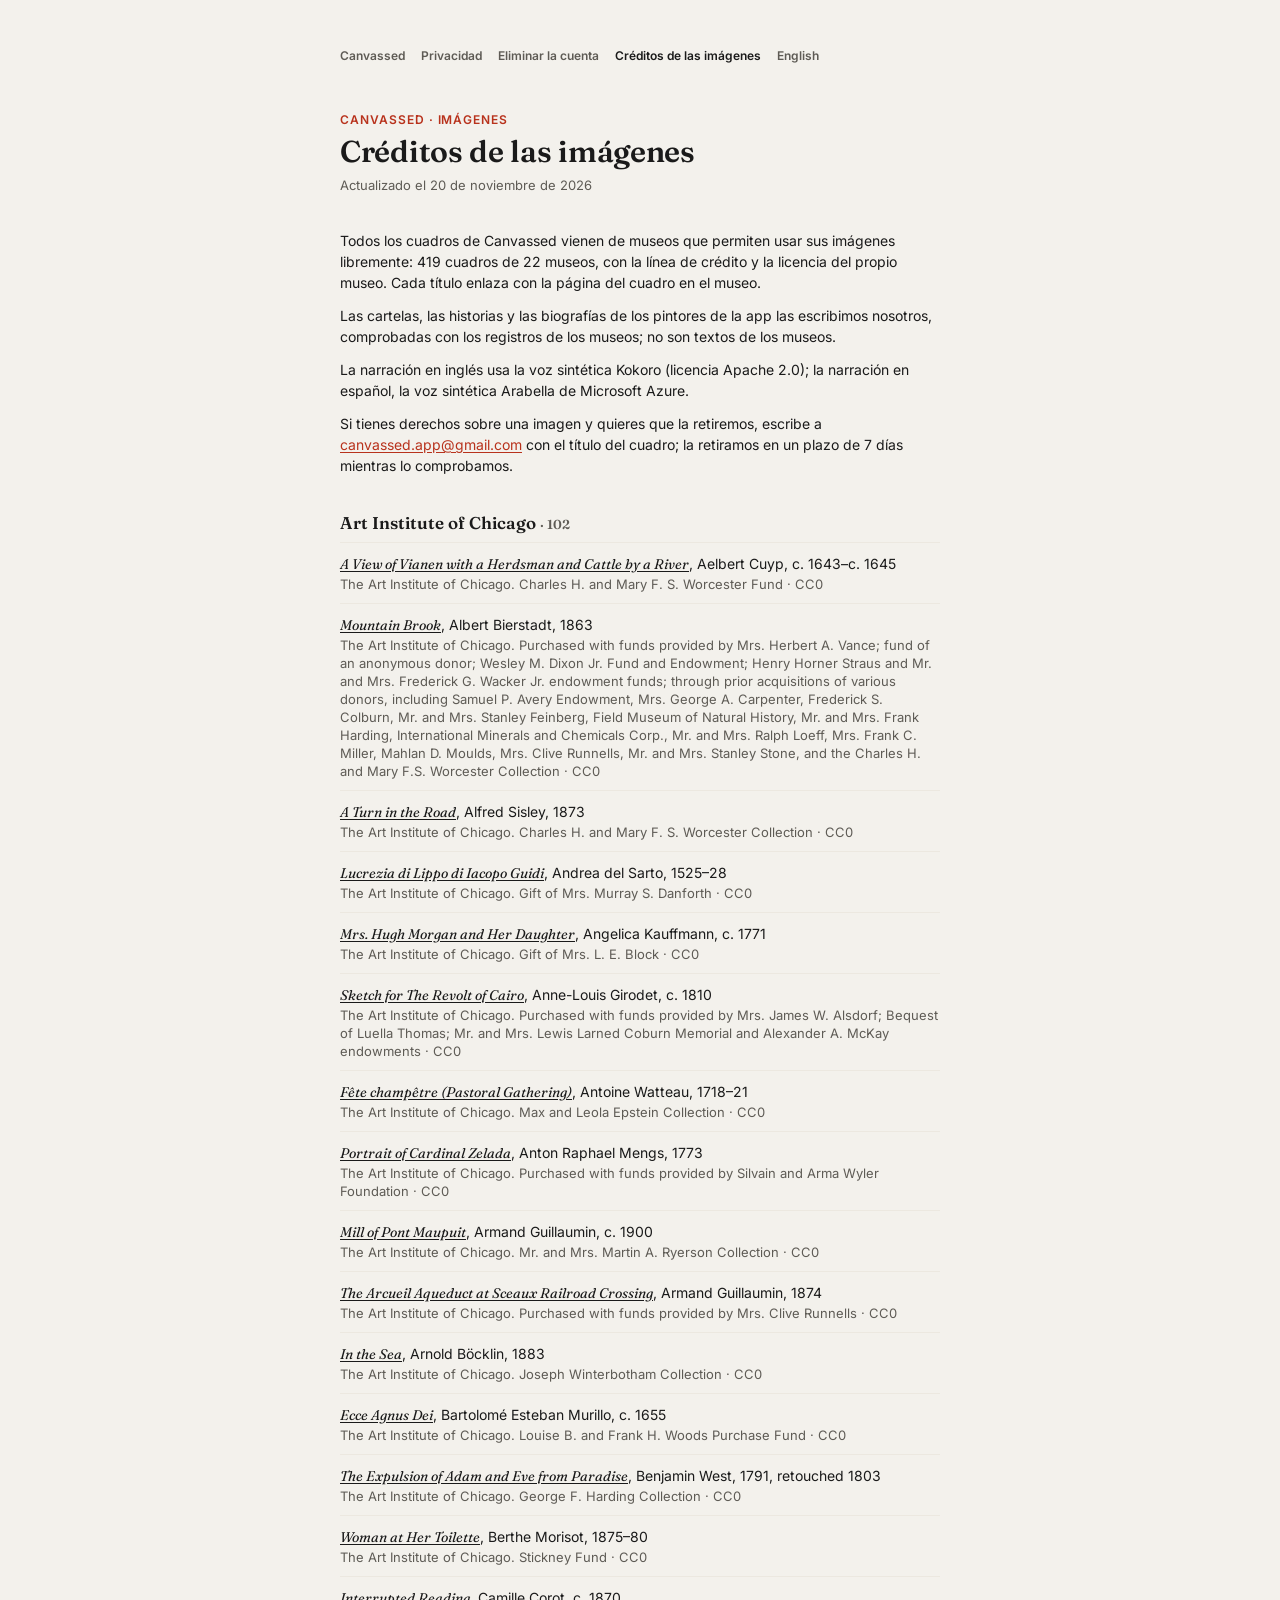
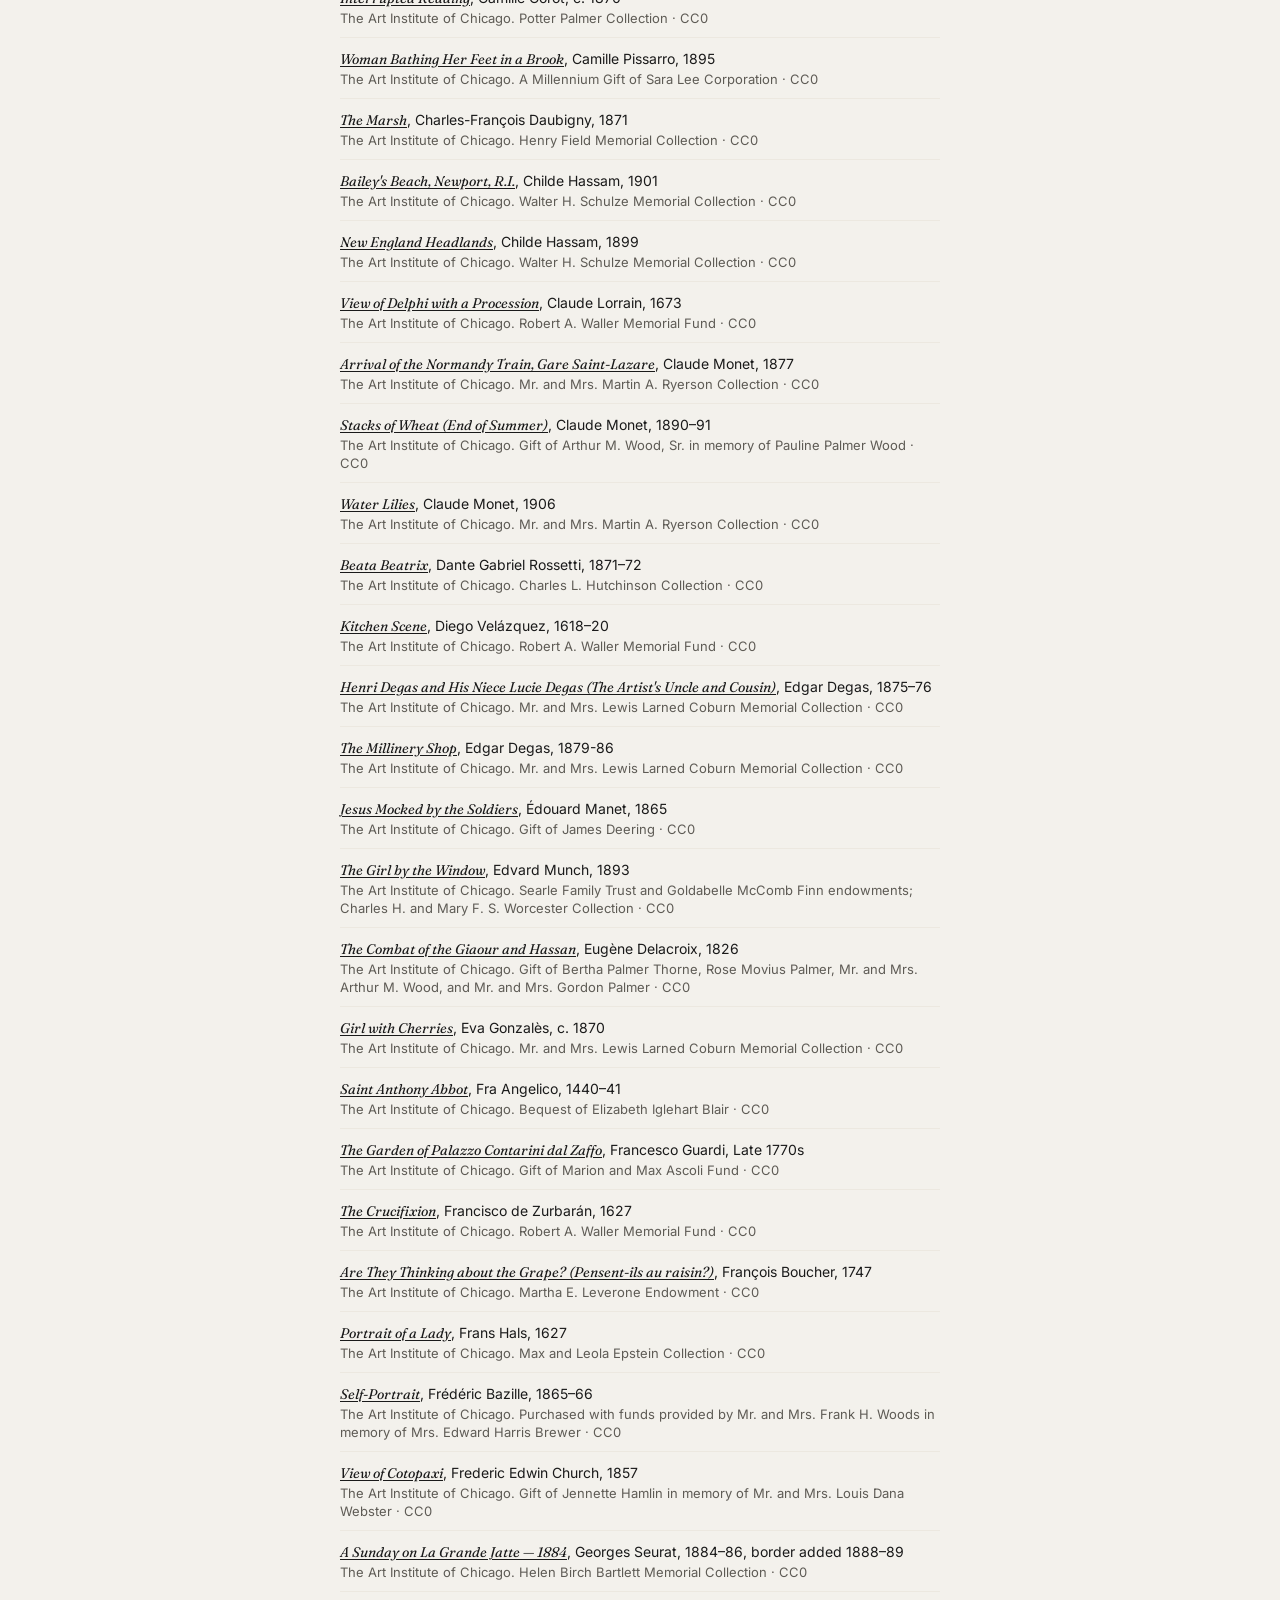
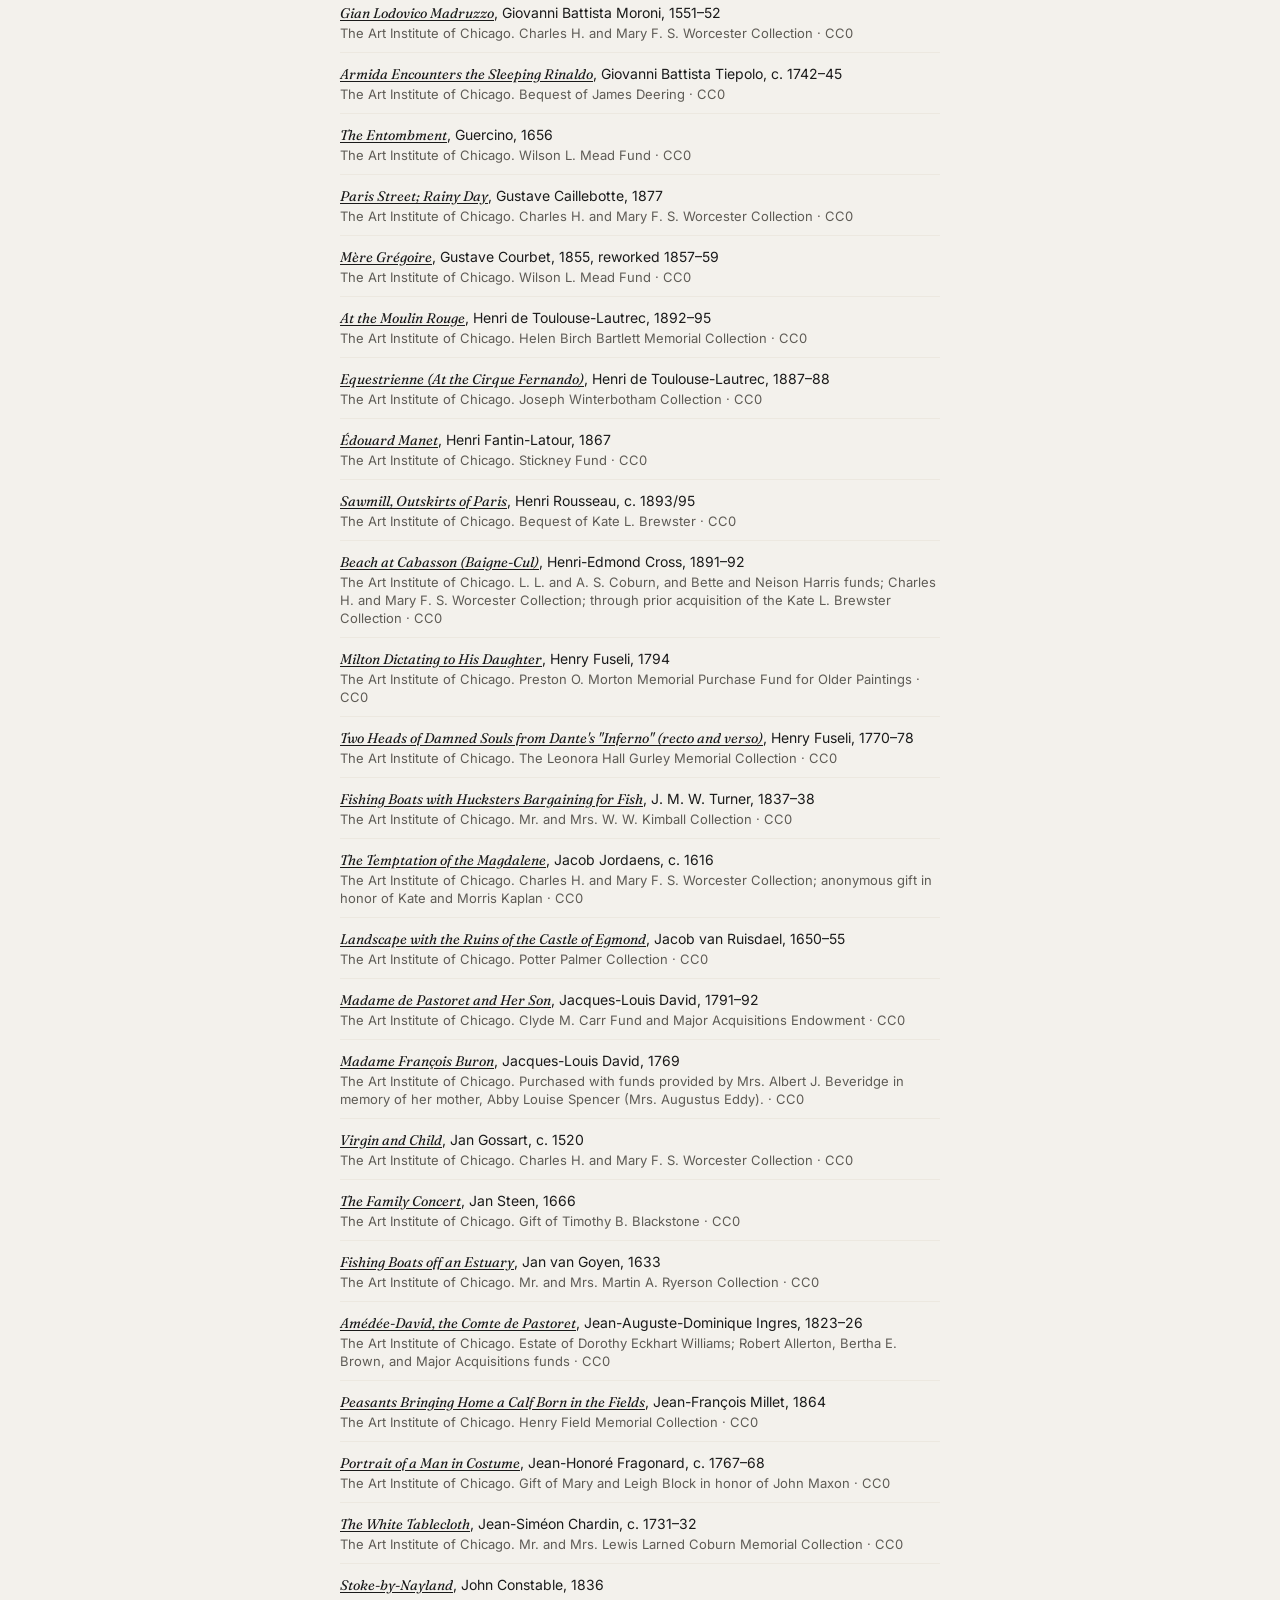
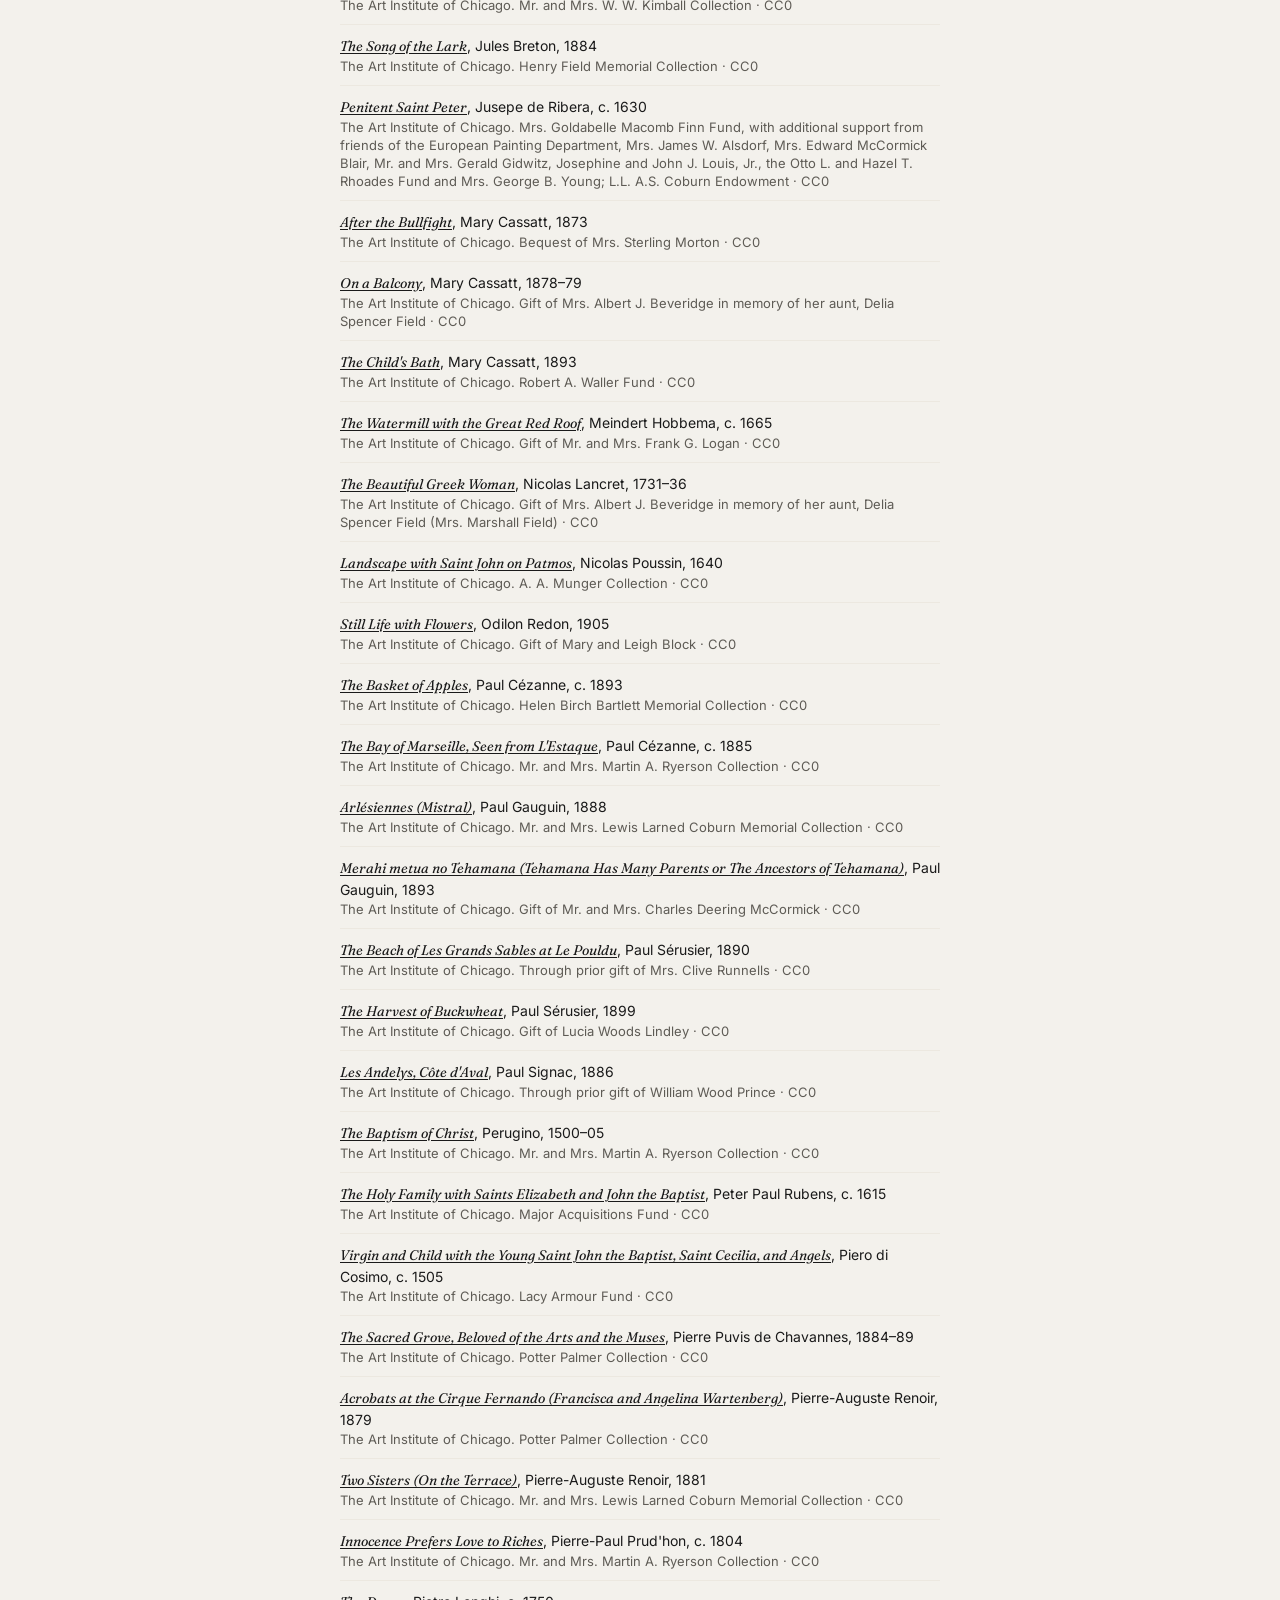
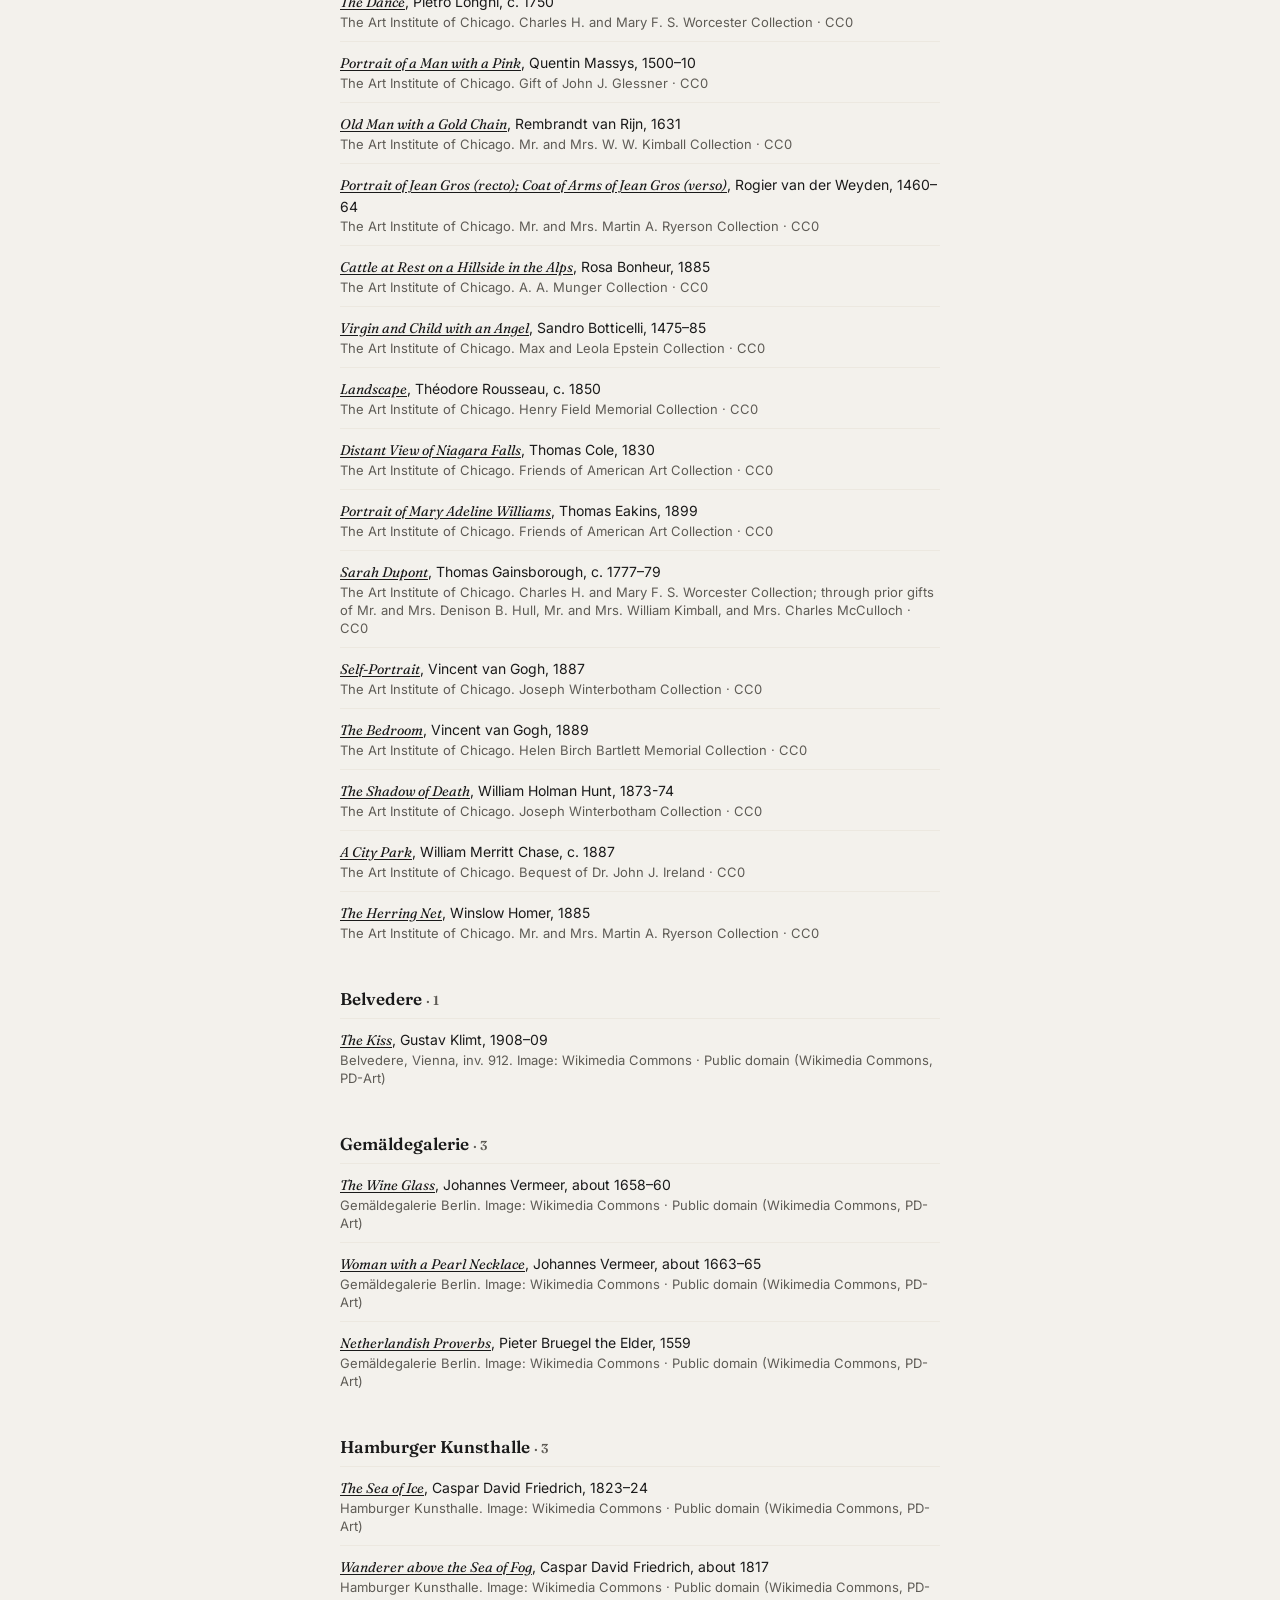
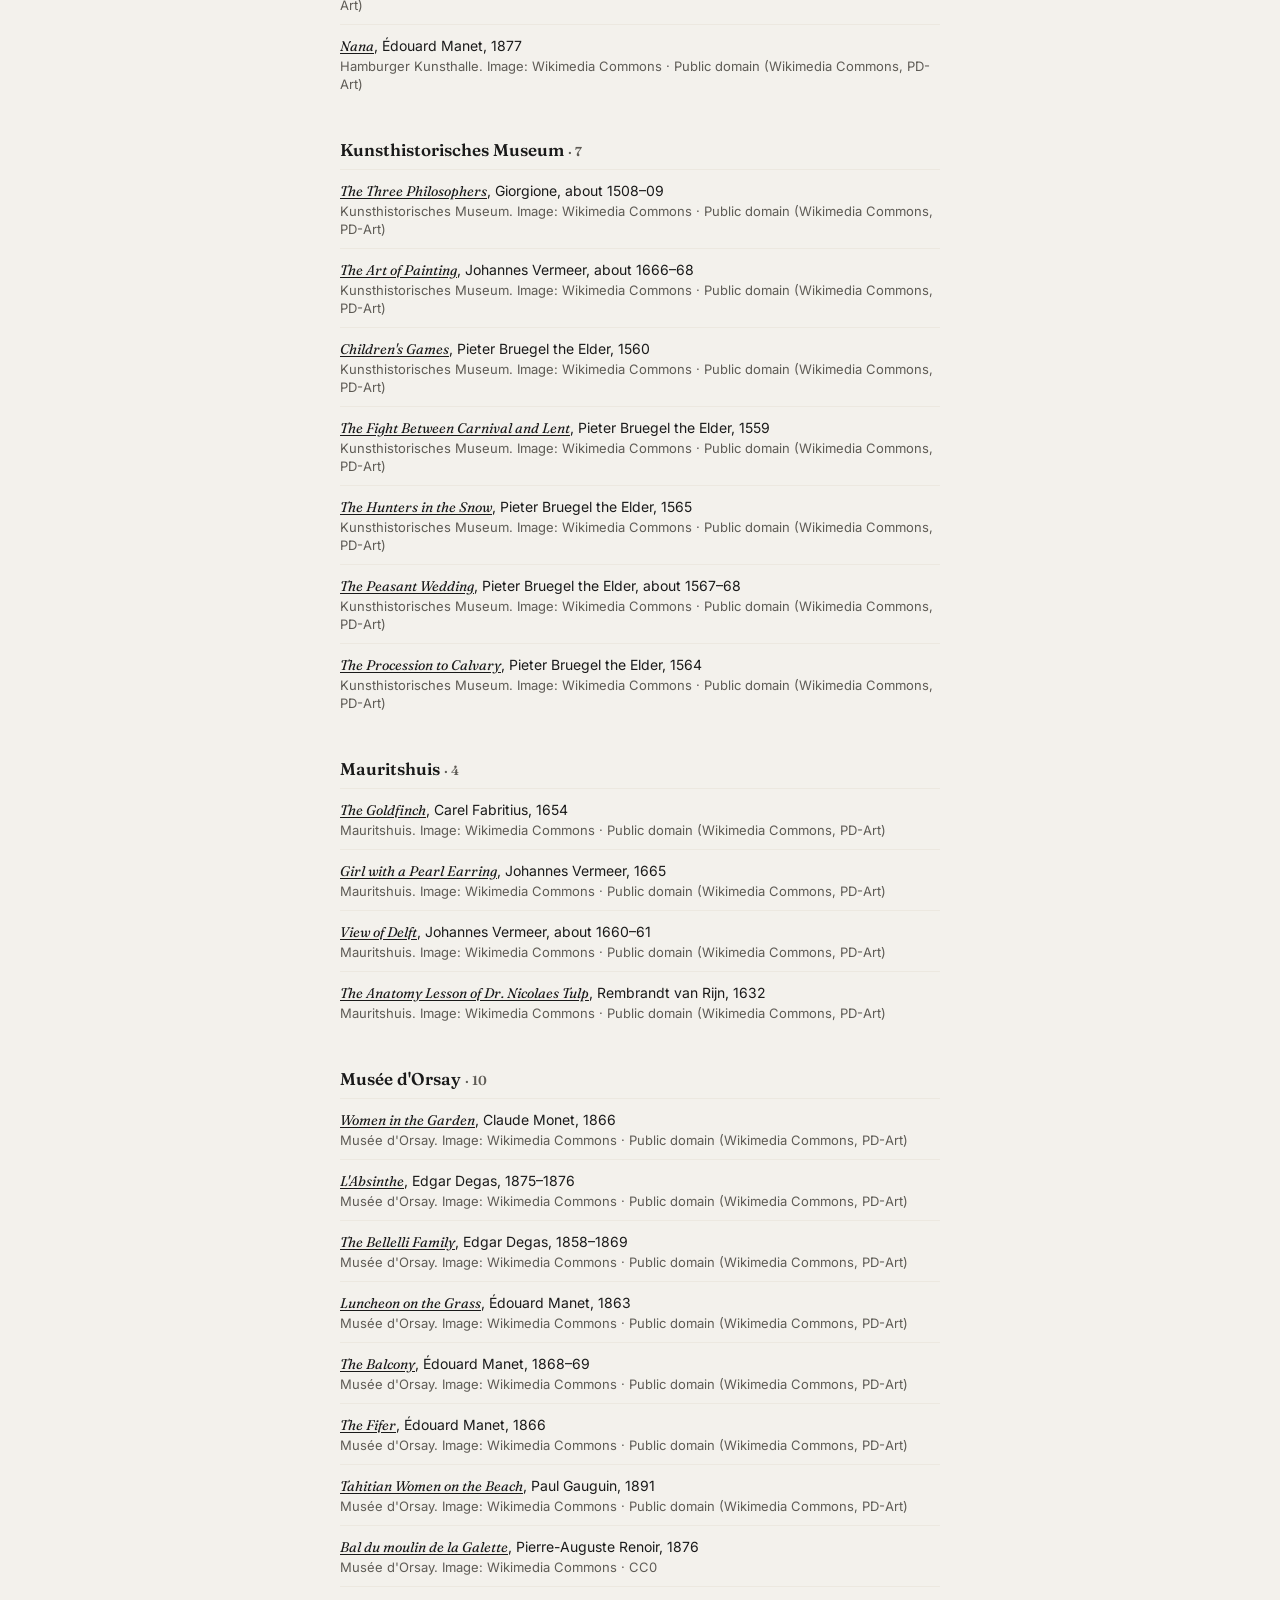
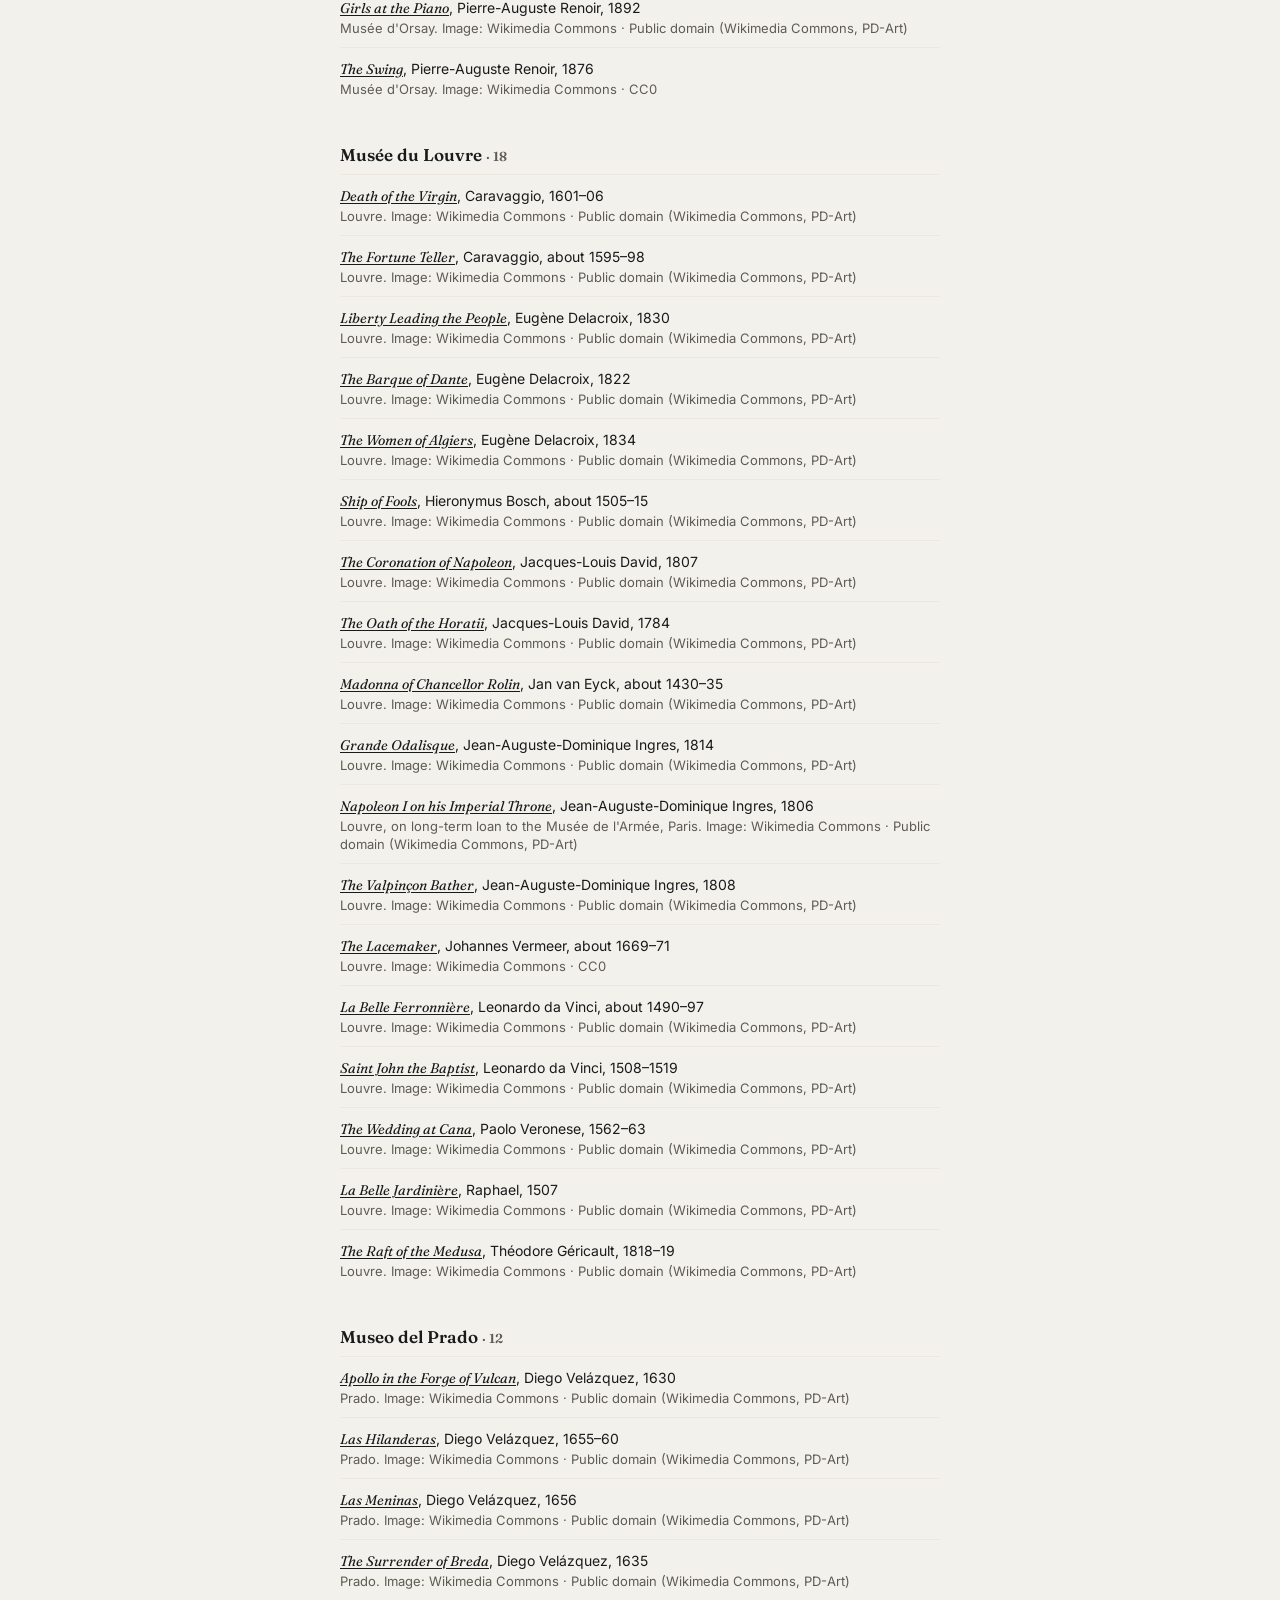
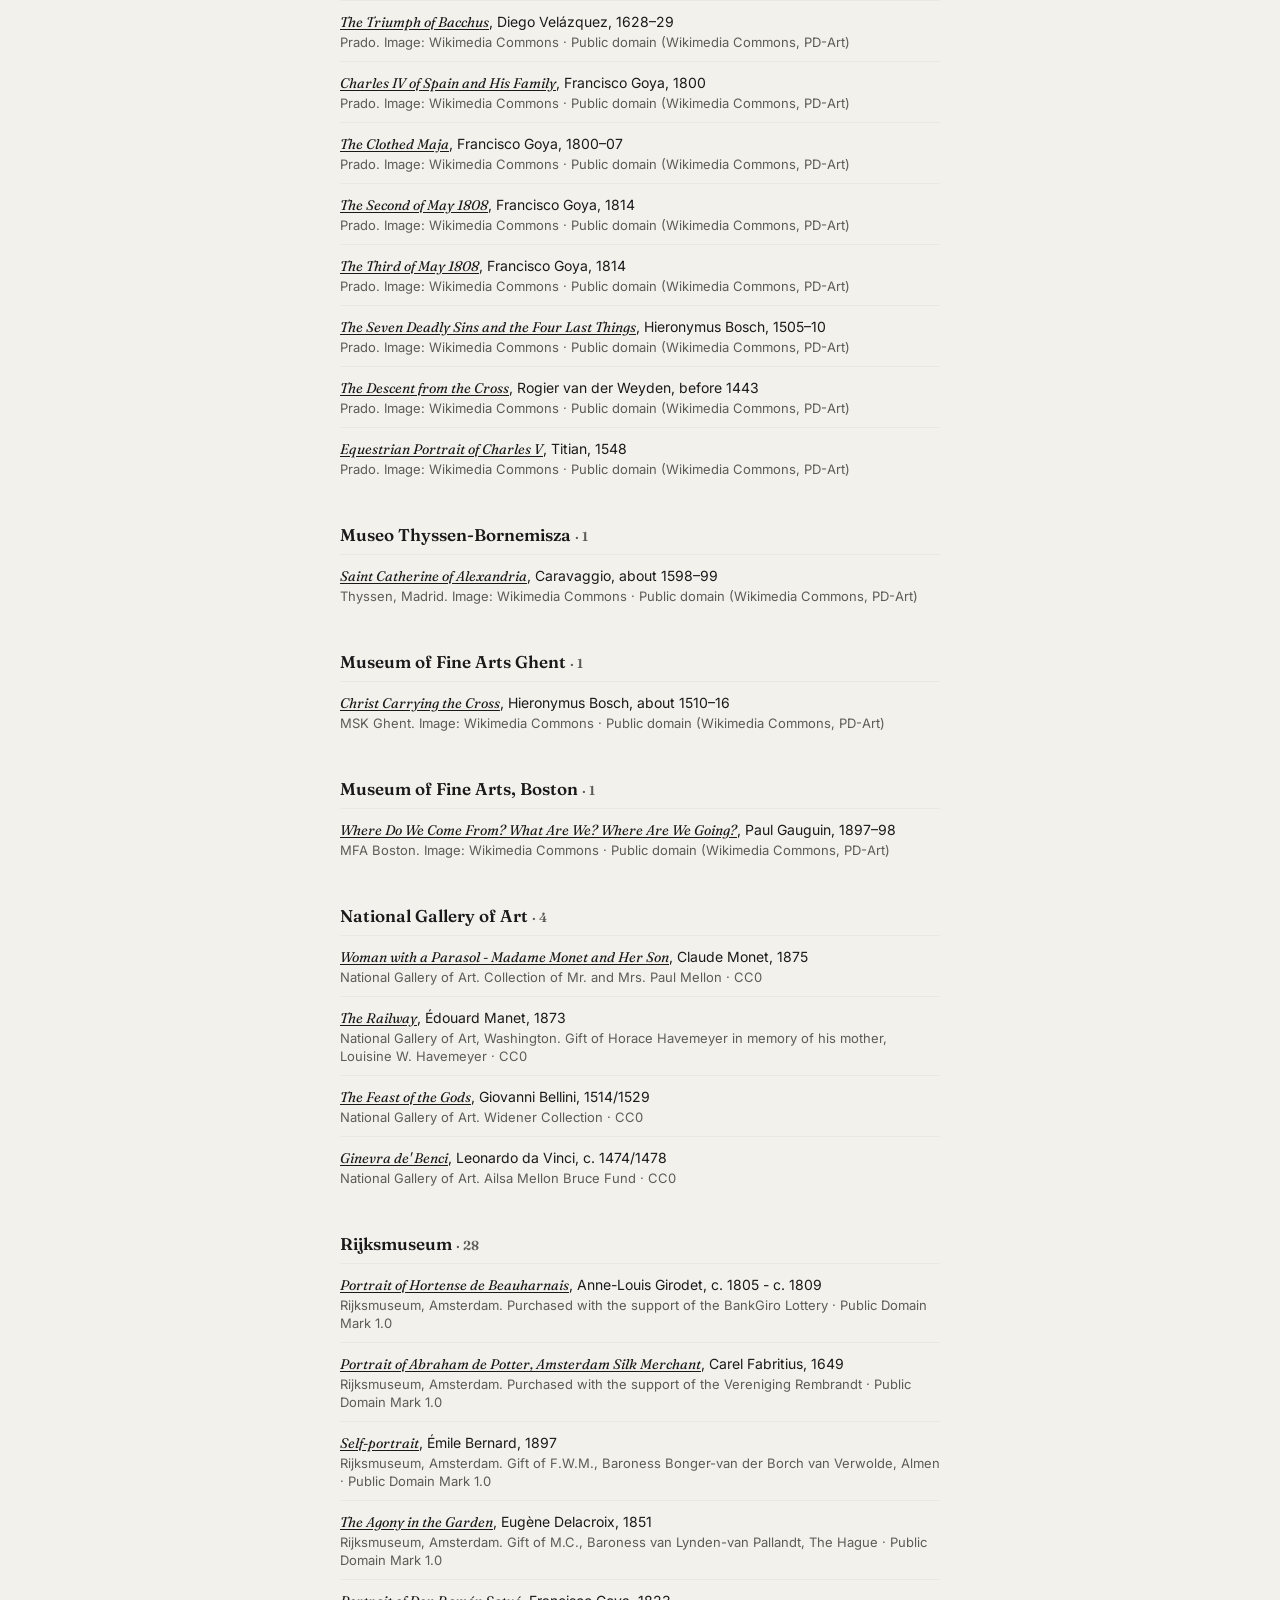
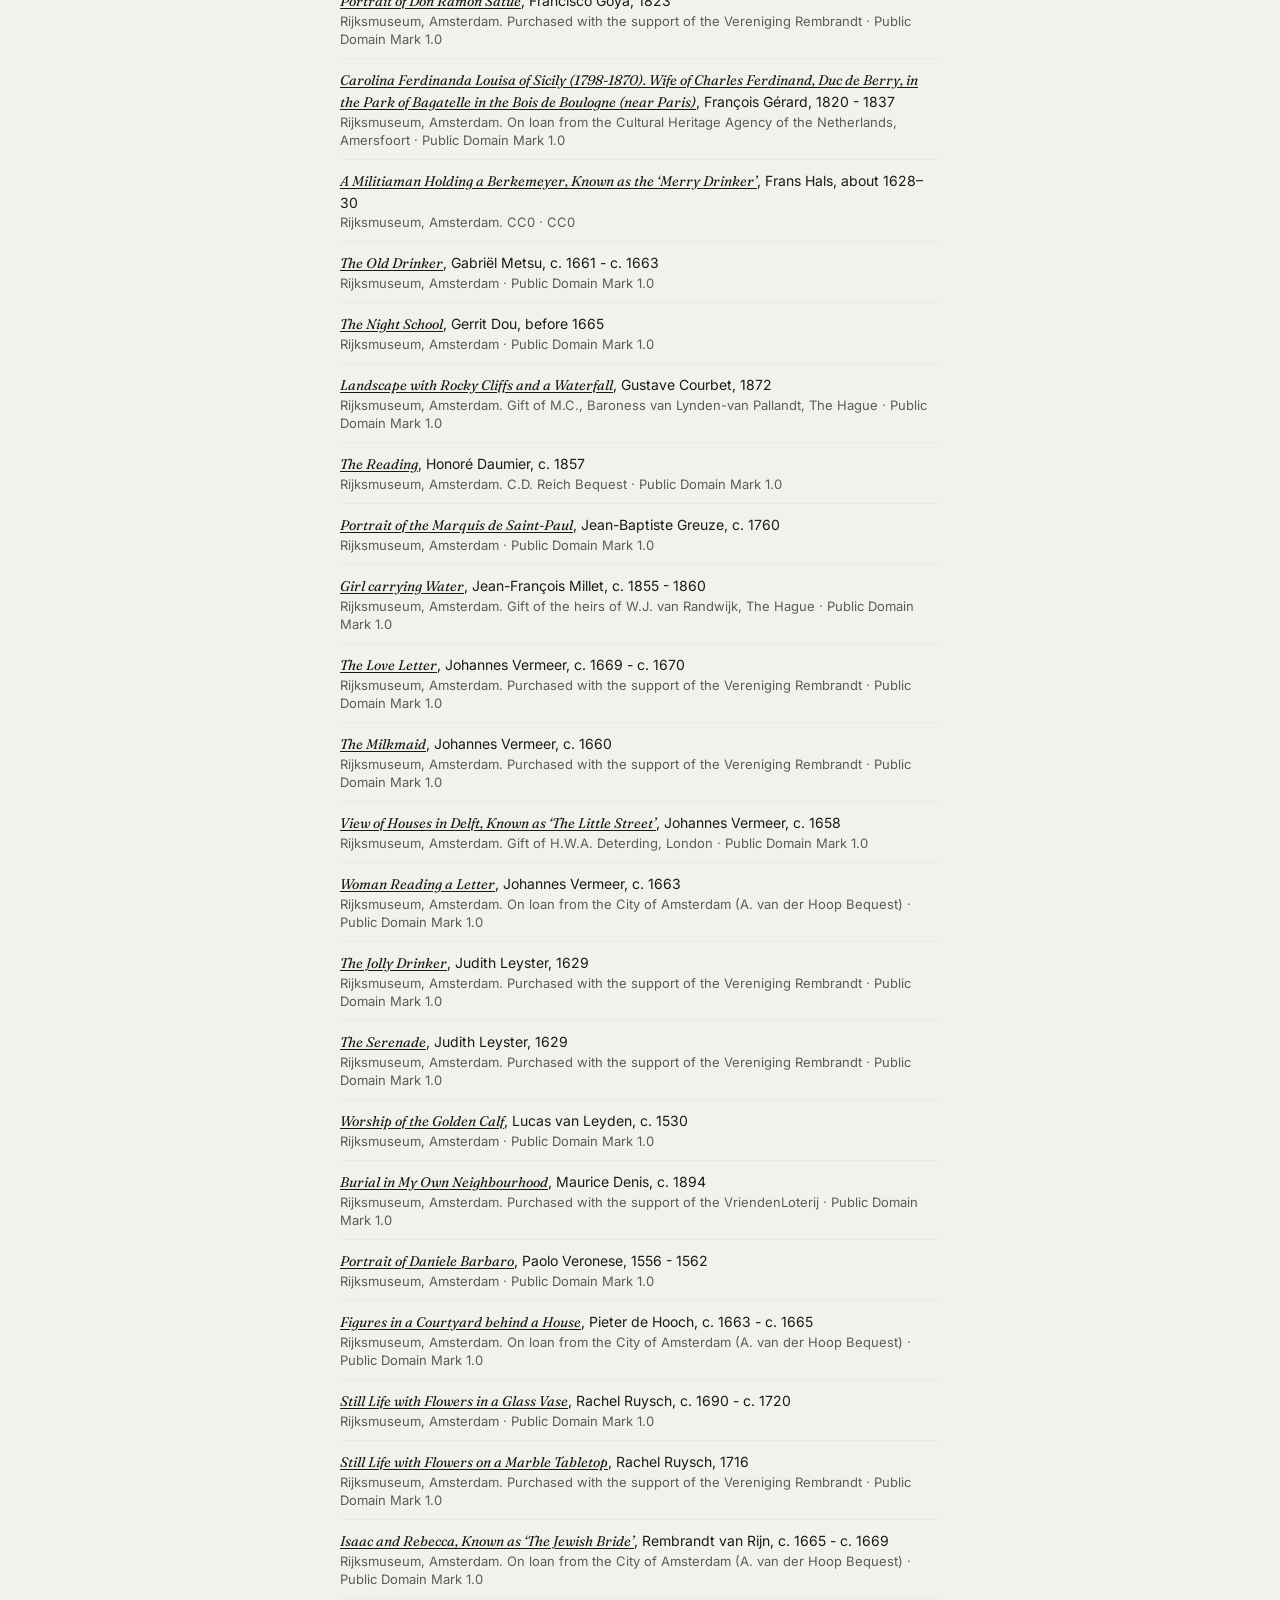
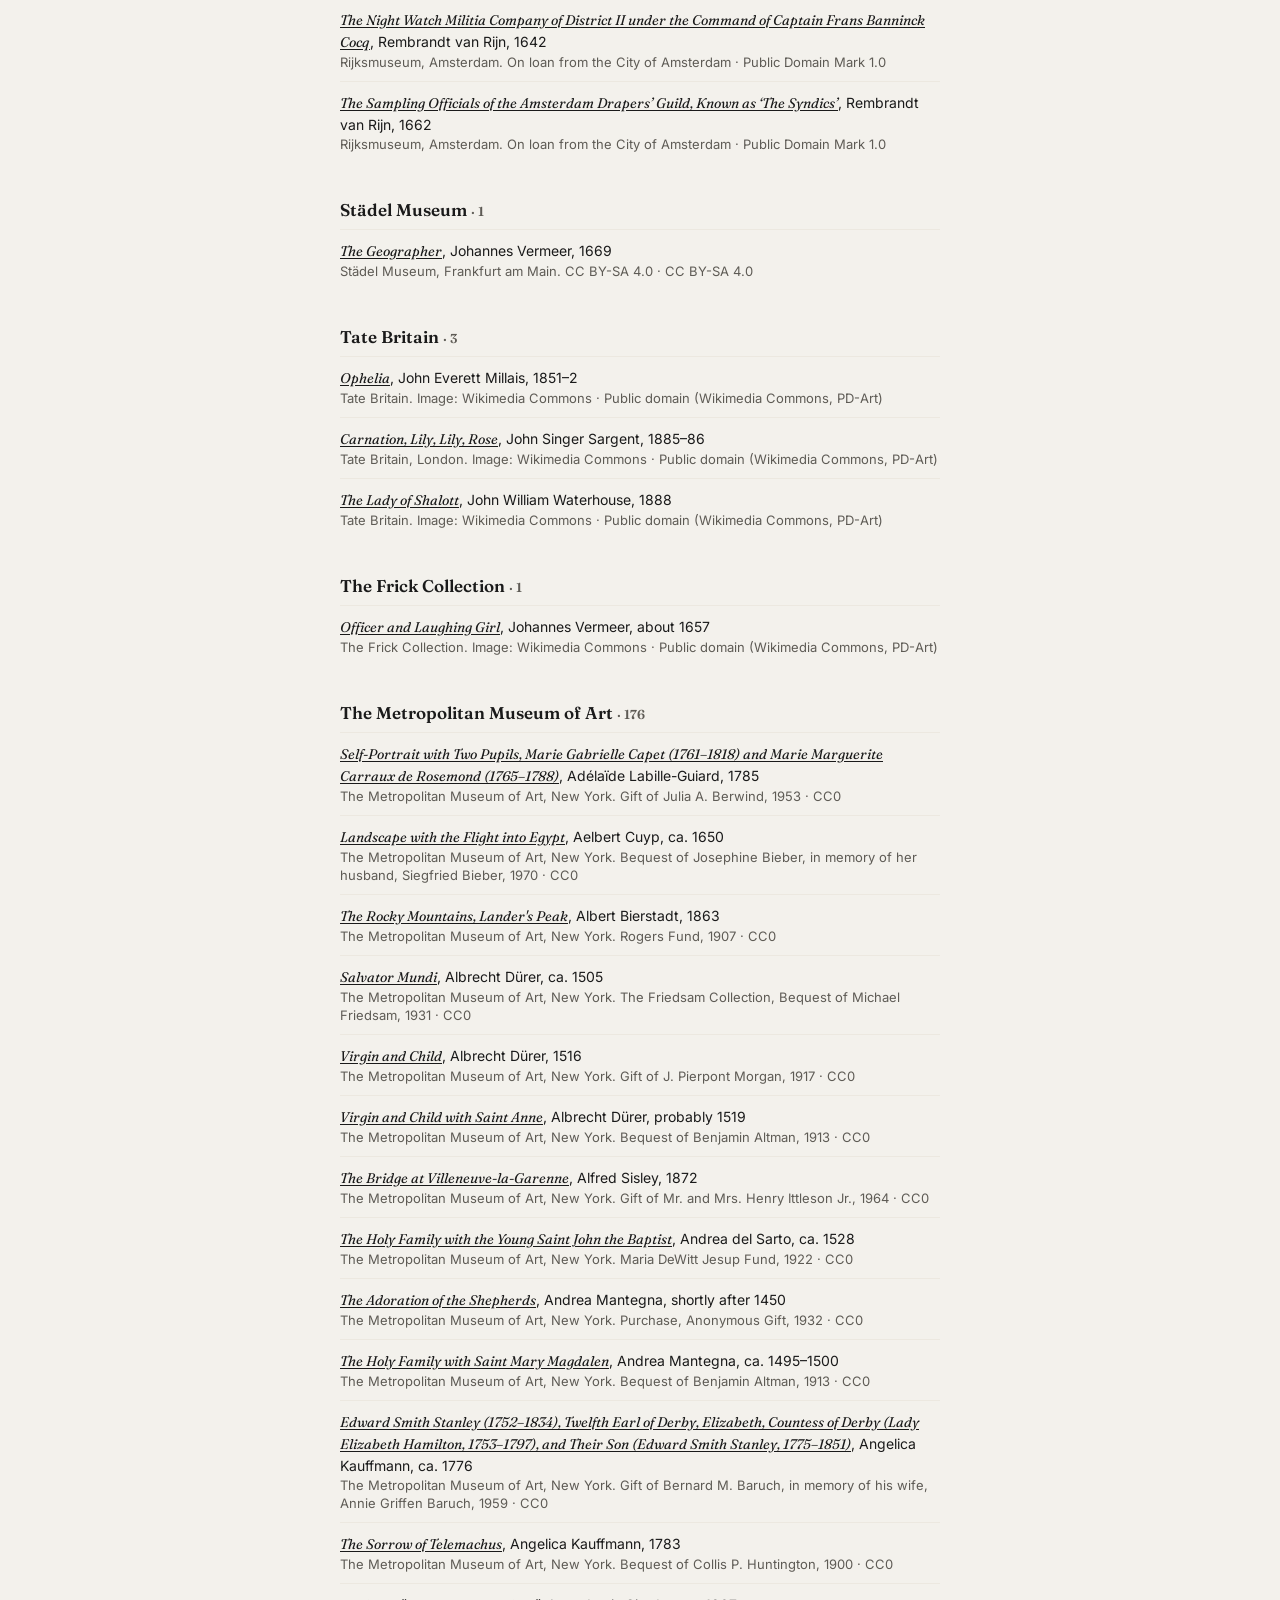
==== commit 90c5291b: "Publish the Canvassed pages (2026-11-25)" ====
--- a/es/credits.html
+++ b/es/credits.html
@@ -14,11 +14,11 @@
 <p class="kicker">Canvassed · Imágenes</p>
 <h1>Créditos de las imágenes</h1>
 <p class="updated">Actualizado el 20 de noviembre de 2026</p>
-<p>Todos los cuadros de Canvassed vienen de museos que permiten usar sus imágenes libremente: 312 cuadros de 4 museos, con la línea de crédito y la licencia del propio museo. Cada título enlaza con la página del cuadro en el museo.</p>
+<p>Todos los cuadros de Canvassed vienen de museos que permiten usar sus imágenes libremente: 419 cuadros de 22 museos, con la línea de crédito y la licencia del propio museo. Cada título enlaza con la página del cuadro en el museo.</p>
 <p>Las cartelas, las historias y las biografías de los pintores de la app las escribimos nosotros, comprobadas con los registros de los museos; no son textos de los museos.</p>
 <p>La narración en inglés usa la voz sintética Kokoro (licencia Apache 2.0); la narración en español, la voz sintética Arabella de Microsoft Azure.</p>
 <p>Si tienes derechos sobre una imagen y quieres que la retiremos, escribe a <a href="mailto:canvassed.app@gmail.com">canvassed.app@gmail.com</a> con el título del cuadro; la retiramos en un plazo de 7 días mientras lo comprobamos.</p>
-<section class="credits"><h3>Art Institute of Chicago <span class="meta" style="display:inline">· 101</span></h3>
+<section class="credits"><h3>Art Institute of Chicago <span class="meta" style="display:inline">· 102</span></h3>
 <ol>
 <li><a class="work" href="https://www.artic.edu/artworks/181702">A View of Vianen with a Herdsman and Cattle by a River</a>, Aelbert Cuyp, c. 1643–c. 1645<span class="meta">The Art Institute of Chicago. Charles H. and Mary F. S. Worcester Fund · CC0</span></li>
 <li><a class="work" href="https://www.artic.edu/artworks/146701">Mountain Brook</a>, Albert Bierstadt, 1863<span class="meta">The Art Institute of Chicago. Purchased with funds provided by Mrs. Herbert A. Vance; fund of an anonymous donor; Wesley M. Dixon Jr. Fund and Endowment; Henry Horner Straus and Mr. and Mrs. Frederick G. Wacker Jr. endowment funds; through prior acquisitions of various donors, including Samuel P. Avery Endowment, Mrs. George A. Carpenter, Frederick S. Colburn, Mr. and Mrs. Stanley Feinberg, Field Museum of Natural History, Mr. and Mrs. Frank Harding, International Minerals and Chemicals Corp., Mr. and Mrs. Ralph Loeff, Mrs. Frank C. Miller, Mahlan D. Moulds, Mrs. Clive Runnells, Mr. and Mrs. Stanley Stone, and the Charles H. and Mary F.S. Worcester Collection · CC0</span></li>
@@ -30,6 +30,7 @@
 <li><a class="work" href="https://www.artic.edu/artworks/30899">Portrait of Cardinal Zelada</a>, Anton Raphael Mengs, 1773<span class="meta">The Art Institute of Chicago. Purchased with funds provided by Silvain and Arma Wyler Foundation · CC0</span></li>
 <li><a class="work" href="https://www.artic.edu/artworks/16502">Mill of Pont Maupuit</a>, Armand Guillaumin, c. 1900<span class="meta">The Art Institute of Chicago. Mr. and Mrs. Martin A. Ryerson Collection · CC0</span></li>
 <li><a class="work" href="https://www.artic.edu/artworks/33212">The Arcueil Aqueduct at Sceaux Railroad Crossing</a>, Armand Guillaumin, 1874<span class="meta">The Art Institute of Chicago. Purchased with funds provided by Mrs. Clive Runnells · CC0</span></li>
+<li><a class="work" href="https://www.artic.edu/artworks/110507">In the Sea</a>, Arnold Böcklin, 1883<span class="meta">The Art Institute of Chicago. Joseph Winterbotham Collection · CC0</span></li>
 <li><a class="work" href="https://www.artic.edu/artworks/11392">Ecce Agnus Dei</a>, Bartolomé Esteban Murillo, c. 1655<span class="meta">The Art Institute of Chicago. Louise B. and Frank H. Woods Purchase Fund · CC0</span></li>
 <li><a class="work" href="https://www.artic.edu/artworks/102227">The Expulsion of Adam and Eve from Paradise</a>, Benjamin West, 1791, retouched 1803<span class="meta">The Art Institute of Chicago. George F. Harding Collection · CC0</span></li>
 <li><a class="work" href="https://www.artic.edu/artworks/11723">Woman at Her Toilette</a>, Berthe Morisot, 1875–80<span class="meta">The Art Institute of Chicago. Stickney Fund · CC0</span></li>
@@ -42,10 +43,12 @@
 <li><a class="work" href="https://www.artic.edu/artworks/16571">Arrival of the Normandy Train, Gare Saint-Lazare</a>, Claude Monet, 1877<span class="meta">The Art Institute of Chicago. Mr. and Mrs. Martin A. Ryerson Collection · CC0</span></li>
 <li><a class="work" href="https://www.artic.edu/artworks/64818">Stacks of Wheat (End of Summer)</a>, Claude Monet, 1890–91<span class="meta">The Art Institute of Chicago. Gift of Arthur M. Wood, Sr. in memory of Pauline Palmer Wood · CC0</span></li>
 <li><a class="work" href="https://www.artic.edu/artworks/16568">Water Lilies</a>, Claude Monet, 1906<span class="meta">The Art Institute of Chicago. Mr. and Mrs. Martin A. Ryerson Collection · CC0</span></li>
+<li><a class="work" href="https://www.artic.edu/artworks/16551">Beata Beatrix</a>, Dante Gabriel Rossetti, 1871–72<span class="meta">The Art Institute of Chicago. Charles L. Hutchinson Collection · CC0</span></li>
 <li><a class="work" href="https://www.artic.edu/artworks/21934">Kitchen Scene</a>, Diego Velázquez, 1618–20<span class="meta">The Art Institute of Chicago. Robert A. Waller Memorial Fund · CC0</span></li>
 <li><a class="work" href="https://www.artic.edu/artworks/14574">Henri Degas and His Niece Lucie Degas (The Artist's Uncle and Cousin)</a>, Edgar Degas, 1875–76<span class="meta">The Art Institute of Chicago. Mr. and Mrs. Lewis Larned Coburn Memorial Collection · CC0</span></li>
 <li><a class="work" href="https://www.artic.edu/artworks/14572">The Millinery Shop</a>, Edgar Degas, 1879-86<span class="meta">The Art Institute of Chicago. Mr. and Mrs. Lewis Larned Coburn Memorial Collection · CC0</span></li>
 <li><a class="work" href="https://www.artic.edu/artworks/16499">Jesus Mocked by the Soldiers</a>, Édouard Manet, 1865<span class="meta">The Art Institute of Chicago. Gift of James Deering · CC0</span></li>
+<li><a class="work" href="https://www.artic.edu/artworks/154235">The Girl by the Window</a>, Edvard Munch, 1893<span class="meta">The Art Institute of Chicago. Searle Family Trust and Goldabelle McComb Finn endowments; Charles H. and Mary F. S. Worcester Collection · CC0</span></li>
 <li><a class="work" href="https://www.artic.edu/artworks/110663">The Combat of the Giaour and Hassan</a>, Eugène Delacroix, 1826<span class="meta">The Art Institute of Chicago. Gift of Bertha Palmer Thorne, Rose Movius Palmer, Mr. and Mrs. Arthur M. Wood, and Mr. and Mrs. Gordon Palmer · CC0</span></li>
 <li><a class="work" href="https://www.artic.edu/artworks/36678">Girl with Cherries</a>, Eva Gonzalès, c. 1870<span class="meta">The Art Institute of Chicago. Mr. and Mrs. Lewis Larned Coburn Memorial Collection · CC0</span></li>
 <li><a class="work" href="https://www.artic.edu/artworks/129756">Saint Anthony Abbot</a>, Fra Angelico, 1440–41<span class="meta">The Art Institute of Chicago. Bequest of Elizabeth Iglehart Blair · CC0</span></li>
@@ -59,7 +62,6 @@
 <li><a class="work" href="https://www.artic.edu/artworks/4081">Gian Lodovico Madruzzo</a>, Giovanni Battista Moroni, 1551–52<span class="meta">The Art Institute of Chicago. Charles H. and Mary F. S. Worcester Collection · CC0</span></li>
 <li><a class="work" href="https://www.artic.edu/artworks/16488">Armida Encounters the Sleeping Rinaldo</a>, Giovanni Battista Tiepolo, c. 1742–45<span class="meta">The Art Institute of Chicago. Bequest of James Deering · CC0</span></li>
 <li><a class="work" href="https://www.artic.edu/artworks/86323">The Entombment</a>, Guercino, 1656<span class="meta">The Art Institute of Chicago. Wilson L. Mead Fund · CC0</span></li>
-<li><a class="work" href="https://www.artic.edu/artworks/11434">Salome with the Head of Saint John the Baptist</a>, Guido Reni, c. 1639–42<span class="meta">The Art Institute of Chicago. Louise B. and Frank H. Woods Purchase Fund · CC0</span></li>
 <li><a class="work" href="https://www.artic.edu/artworks/20684">Paris Street; Rainy Day</a>, Gustave Caillebotte, 1877<span class="meta">The Art Institute of Chicago. Charles H. and Mary F. S. Worcester Collection · CC0</span></li>
 <li><a class="work" href="https://www.artic.edu/artworks/4428">Mère Grégoire</a>, Gustave Courbet, 1855, reworked 1857–59<span class="meta">The Art Institute of Chicago. Wilson L. Mead Fund · CC0</span></li>
 <li><a class="work" href="https://www.artic.edu/artworks/61128">At the Moulin Rouge</a>, Henri de Toulouse-Lautrec, 1892–95<span class="meta">The Art Institute of Chicago. Helen Birch Bartlett Memorial Collection · CC0</span></li>
@@ -78,20 +80,19 @@
 <li><a class="work" href="https://www.artic.edu/artworks/561">The Family Concert</a>, Jan Steen, 1666<span class="meta">The Art Institute of Chicago. Gift of Timothy B. Blackstone · CC0</span></li>
 <li><a class="work" href="https://www.artic.edu/artworks/16370">Fishing Boats off an Estuary</a>, Jan van Goyen, 1633<span class="meta">The Art Institute of Chicago. Mr. and Mrs. Martin A. Ryerson Collection · CC0</span></li>
 <li><a class="work" href="https://www.artic.edu/artworks/111317">Amédée-David, the Comte de Pastoret</a>, Jean-Auguste-Dominique Ingres, 1823–26<span class="meta">The Art Institute of Chicago. Estate of Dorothy Eckhart Williams; Robert Allerton, Bertha E. Brown, and Major Acquisitions funds · CC0</span></li>
-<li><a class="work" href="https://www.artic.edu/artworks/39070">Cupid and Psyche</a>, Jean-Baptiste Regnault, 1828<span class="meta">The Art Institute of Chicago. Preston O. Morton Memorial Purchase Fund for Older Paintings · CC0</span></li>
 <li><a class="work" href="https://www.artic.edu/artworks/111648">Peasants Bringing Home a Calf Born in the Fields</a>, Jean-François Millet, 1864<span class="meta">The Art Institute of Chicago. Henry Field Memorial Collection · CC0</span></li>
 <li><a class="work" href="https://www.artic.edu/artworks/93900">Portrait of a Man in Costume</a>, Jean-Honoré Fragonard, c. 1767–68<span class="meta">The Art Institute of Chicago. Gift of Mary and Leigh Block in honor of John Maxon · CC0</span></li>
 <li><a class="work" href="https://www.artic.edu/artworks/51577">The White Tablecloth</a>, Jean-Siméon Chardin, c. 1731–32<span class="meta">The Art Institute of Chicago. Mr. and Mrs. Lewis Larned Coburn Memorial Collection · CC0</span></li>
 <li><a class="work" href="https://www.artic.edu/artworks/4758">Stoke-by-Nayland</a>, John Constable, 1836<span class="meta">The Art Institute of Chicago. Mr. and Mrs. W. W. Kimball Collection · CC0</span></li>
 <li><a class="work" href="https://www.artic.edu/artworks/94841">The Song of the Lark</a>, Jules Breton, 1884<span class="meta">The Art Institute of Chicago. Henry Field Memorial Collection · CC0</span></li>
 <li><a class="work" href="https://www.artic.edu/artworks/120172">Penitent Saint Peter</a>, Jusepe de Ribera, c. 1630<span class="meta">The Art Institute of Chicago. Mrs. Goldabelle Macomb Finn Fund, with additional support from friends of the European Painting Department, Mrs. James W. Alsdorf, Mrs. Edward McCormick Blair, Mr. and Mrs. Gerald Gidwitz, Josephine and John J. Louis, Jr., the Otto L. and Hazel T. Rhoades Fund and Mrs. George B. Young; L.L. A.S. Coburn Endowment · CC0</span></li>
-<li><a class="work" href="https://www.artic.edu/artworks/21668">Eve</a>, Lucas Cranach the Elder, 1533–37<span class="meta">The Art Institute of Chicago. Charles H. and Mary F. S. Worcester Collection · CC0</span></li>
 <li><a class="work" href="https://www.artic.edu/artworks/31816">After the Bullfight</a>, Mary Cassatt, 1873<span class="meta">The Art Institute of Chicago. Bequest of Mrs. Sterling Morton · CC0</span></li>
 <li><a class="work" href="https://www.artic.edu/artworks/26650">On a Balcony</a>, Mary Cassatt, 1878–79<span class="meta">The Art Institute of Chicago. Gift of Mrs. Albert J. Beveridge in memory of her aunt, Delia Spencer Field · CC0</span></li>
 <li><a class="work" href="https://www.artic.edu/artworks/111442">The Child's Bath</a>, Mary Cassatt, 1893<span class="meta">The Art Institute of Chicago. Robert A. Waller Fund · CC0</span></li>
 <li><a class="work" href="https://www.artic.edu/artworks/869">The Watermill with the Great Red Roof</a>, Meindert Hobbema, c. 1665<span class="meta">The Art Institute of Chicago. Gift of Mr. and Mrs. Frank G. Logan · CC0</span></li>
 <li><a class="work" href="https://www.artic.edu/artworks/64007">The Beautiful Greek Woman</a>, Nicolas Lancret, 1731–36<span class="meta">The Art Institute of Chicago. Gift of Mrs. Albert J. Beveridge in memory of her aunt, Delia Spencer Field (Mrs. Marshall Field) · CC0</span></li>
 <li><a class="work" href="https://www.artic.edu/artworks/5848">Landscape with Saint John on Patmos</a>, Nicolas Poussin, 1640<span class="meta">The Art Institute of Chicago. A. A. Munger Collection · CC0</span></li>
+<li><a class="work" href="https://www.artic.edu/artworks/110982">Still Life with Flowers</a>, Odilon Redon, 1905<span class="meta">The Art Institute of Chicago. Gift of Mary and Leigh Block · CC0</span></li>
 <li><a class="work" href="https://www.artic.edu/artworks/111436">The Basket of Apples</a>, Paul Cézanne, c. 1893<span class="meta">The Art Institute of Chicago. Helen Birch Bartlett Memorial Collection · CC0</span></li>
 <li><a class="work" href="https://www.artic.edu/artworks/16487">The Bay of Marseille, Seen from L'Estaque</a>, Paul Cézanne, c. 1885<span class="meta">The Art Institute of Chicago. Mr. and Mrs. Martin A. Ryerson Collection · CC0</span></li>
 <li><a class="work" href="https://www.artic.edu/artworks/19339">Arlésiennes (Mistral)</a>, Paul Gauguin, 1888<span class="meta">The Art Institute of Chicago. Mr. and Mrs. Lewis Larned Coburn Memorial Collection · CC0</span></li>
@@ -102,6 +103,7 @@
 <li><a class="work" href="https://www.artic.edu/artworks/16197">The Baptism of Christ</a>, Perugino, 1500–05<span class="meta">The Art Institute of Chicago. Mr. and Mrs. Martin A. Ryerson Collection · CC0</span></li>
 <li><a class="work" href="https://www.artic.edu/artworks/27310">The Holy Family with Saints Elizabeth and John the Baptist</a>, Peter Paul Rubens, c. 1615<span class="meta">The Art Institute of Chicago. Major Acquisitions Fund · CC0</span></li>
 <li><a class="work" href="https://www.artic.edu/artworks/188974">Virgin and Child with the Young Saint John the Baptist, Saint Cecilia, and Angels</a>, Piero di Cosimo, c. 1505<span class="meta">The Art Institute of Chicago. Lacy Armour Fund · CC0</span></li>
+<li><a class="work" href="https://www.artic.edu/artworks/81566">The Sacred Grove, Beloved of the Arts and the Muses</a>, Pierre Puvis de Chavannes, 1884–89<span class="meta">The Art Institute of Chicago. Potter Palmer Collection · CC0</span></li>
 <li><a class="work" href="https://www.artic.edu/artworks/81558">Acrobats at the Cirque Fernando (Francisca and Angelina Wartenberg)</a>, Pierre-Auguste Renoir, 1879<span class="meta">The Art Institute of Chicago. Potter Palmer Collection · CC0</span></li>
 <li><a class="work" href="https://www.artic.edu/artworks/14655">Two Sisters (On the Terrace)</a>, Pierre-Auguste Renoir, 1881<span class="meta">The Art Institute of Chicago. Mr. and Mrs. Lewis Larned Coburn Memorial Collection · CC0</span></li>
 <li><a class="work" href="https://www.artic.edu/artworks/16405">Innocence Prefers Love to Riches</a>, Pierre-Paul Prud'hon, c. 1804<span class="meta">The Art Institute of Chicago. Mr. and Mrs. Martin A. Ryerson Collection · CC0</span></li>
@@ -111,18 +113,118 @@
 <li><a class="work" href="https://www.artic.edu/artworks/16298">Portrait of Jean Gros (recto); Coat of Arms of Jean Gros (verso)</a>, Rogier van der Weyden, 1460–64<span class="meta">The Art Institute of Chicago. Mr. and Mrs. Martin A. Ryerson Collection · CC0</span></li>
 <li><a class="work" href="https://www.artic.edu/artworks/39542">Cattle at Rest on a Hillside in the Alps</a>, Rosa Bonheur, 1885<span class="meta">The Art Institute of Chicago. A. A. Munger Collection · CC0</span></li>
 <li><a class="work" href="https://www.artic.edu/artworks/80530">Virgin and Child with an Angel</a>, Sandro Botticelli, 1475–85<span class="meta">The Art Institute of Chicago. Max and Leola Epstein Collection · CC0</span></li>
-<li><a class="work" href="https://www.artic.edu/artworks/119264">Head of a Guillotined Man</a>, Théodore Géricault, 1818–19<span class="meta">The Art Institute of Chicago. Through prior gift of William Wood Prince; L. L. and A. S. Coburn Endowment; Charles H. and Mary F. S. Worcester Collection · CC0</span></li>
 <li><a class="work" href="https://www.artic.edu/artworks/893">Landscape</a>, Théodore Rousseau, c. 1850<span class="meta">The Art Institute of Chicago. Henry Field Memorial Collection · CC0</span></li>
 <li><a class="work" href="https://www.artic.edu/artworks/90048">Distant View of Niagara Falls</a>, Thomas Cole, 1830<span class="meta">The Art Institute of Chicago. Friends of American Art Collection · CC0</span></li>
 <li><a class="work" href="https://www.artic.edu/artworks/31285">Portrait of Mary Adeline Williams</a>, Thomas Eakins, 1899<span class="meta">The Art Institute of Chicago. Friends of American Art Collection · CC0</span></li>
 <li><a class="work" href="https://www.artic.edu/artworks/105600">Sarah Dupont</a>, Thomas Gainsborough, c. 1777–79<span class="meta">The Art Institute of Chicago. Charles H. and Mary F. S. Worcester Collection; through prior gifts of Mr. and Mrs. Denison B. Hull, Mr. and Mrs. William Kimball, and Mrs. Charles McCulloch · CC0</span></li>
-<li><a class="work" href="https://www.artic.edu/artworks/64920">Tarquin and Lucretia</a>, Tintoretto, 1578–80<span class="meta">The Art Institute of Chicago. Art Institute Purchase Fund · CC0</span></li>
 <li><a class="work" href="https://www.artic.edu/artworks/80607">Self-Portrait</a>, Vincent van Gogh, 1887<span class="meta">The Art Institute of Chicago. Joseph Winterbotham Collection · CC0</span></li>
 <li><a class="work" href="https://www.artic.edu/artworks/28560">The Bedroom</a>, Vincent van Gogh, 1889<span class="meta">The Art Institute of Chicago. Helen Birch Bartlett Memorial Collection · CC0</span></li>
+<li><a class="work" href="https://www.artic.edu/artworks/260424">The Shadow of Death</a>, William Holman Hunt, 1873-74<span class="meta">The Art Institute of Chicago. Joseph Winterbotham Collection · CC0</span></li>
 <li><a class="work" href="https://www.artic.edu/artworks/28849">A City Park</a>, William Merritt Chase, c. 1887<span class="meta">The Art Institute of Chicago. Bequest of Dr. John J. Ireland · CC0</span></li>
 <li><a class="work" href="https://www.artic.edu/artworks/25865">The Herring Net</a>, Winslow Homer, 1885<span class="meta">The Art Institute of Chicago. Mr. and Mrs. Martin A. Ryerson Collection · CC0</span></li>
 </ol>
-<h3>Rijksmuseum <span class="meta" style="display:inline">· 21</span></h3>
+<h3>Belvedere <span class="meta" style="display:inline">· 1</span></h3>
+<ol>
+<li><a class="work" href="https://commons.wikimedia.org/wiki/File:The_Kiss_-_Gustav_Klimt_-_Google_Cultural_Institute.jpg">The Kiss</a>, Gustav Klimt, 1908–09<span class="meta">Belvedere, Vienna, inv. 912. Image: Wikimedia Commons · Public domain (Wikimedia Commons, PD-Art)</span></li>
+</ol>
+<h3>Gemäldegalerie <span class="meta" style="display:inline">· 3</span></h3>
+<ol>
+<li><a class="work" href="https://commons.wikimedia.org/wiki/File:Jan_Vermeer_van_Delft_-_The_Glass_of_Wine_-_Google_Art_Project.jpg">The Wine Glass</a>, Johannes Vermeer, about 1658–60<span class="meta">Gemäldegalerie Berlin. Image: Wikimedia Commons · Public domain (Wikimedia Commons, PD-Art)</span></li>
+<li><a class="work" href="https://commons.wikimedia.org/wiki/File:Jan_Vermeer_van_Delft_-_Young_Woman_with_a_Pearl_Necklace_-_Google_Art_Project.jpg">Woman with a Pearl Necklace</a>, Johannes Vermeer, about 1663–65<span class="meta">Gemäldegalerie Berlin. Image: Wikimedia Commons · Public domain (Wikimedia Commons, PD-Art)</span></li>
+<li><a class="work" href="https://commons.wikimedia.org/wiki/File:Pieter_Bruegel_(der_%C3%84ltere)_(ca._1525_-_1569)_-_Die_niederl%C3%A4ndischen_Sprichw%C3%B6rter_-_1720_-_Gem%C3%A4ldegalerie.jpg">Netherlandish Proverbs</a>, Pieter Bruegel the Elder, 1559<span class="meta">Gemäldegalerie Berlin. Image: Wikimedia Commons · Public domain (Wikimedia Commons, PD-Art)</span></li>
+</ol>
+<h3>Hamburger Kunsthalle <span class="meta" style="display:inline">· 3</span></h3>
+<ol>
+<li><a class="work" href="https://commons.wikimedia.org/wiki/File:1823_Friedrich_Das_Eismeer_anagoria.JPG">The Sea of Ice</a>, Caspar David Friedrich, 1823–24<span class="meta">Hamburger Kunsthalle. Image: Wikimedia Commons · Public domain (Wikimedia Commons, PD-Art)</span></li>
+<li><a class="work" href="https://commons.wikimedia.org/wiki/File:Friedrich,_Caspar_David_-_Wanderer_%C3%BCber_dem_Nebelmeer.jpg">Wanderer above the Sea of Fog</a>, Caspar David Friedrich, about 1817<span class="meta">Hamburger Kunsthalle. Image: Wikimedia Commons · Public domain (Wikimedia Commons, PD-Art)</span></li>
+<li><a class="work" href="https://commons.wikimedia.org/wiki/File:1877_Manet_Nana_anagoria.jpg">Nana</a>, Édouard Manet, 1877<span class="meta">Hamburger Kunsthalle. Image: Wikimedia Commons · Public domain (Wikimedia Commons, PD-Art)</span></li>
+</ol>
+<h3>Kunsthistorisches Museum <span class="meta" style="display:inline">· 7</span></h3>
+<ol>
+<li><a class="work" href="https://commons.wikimedia.org/wiki/File:Giorgione_-_Three_Philosophers_-_Google_Art_Project.jpg">The Three Philosophers</a>, Giorgione, about 1508–09<span class="meta">Kunsthistorisches Museum. Image: Wikimedia Commons · Public domain (Wikimedia Commons, PD-Art)</span></li>
+<li><a class="work" href="https://commons.wikimedia.org/wiki/File:Jan_Vermeer_-_The_Art_of_Painting_-_Google_Art_Project.jpg">The Art of Painting</a>, Johannes Vermeer, about 1666–68<span class="meta">Kunsthistorisches Museum. Image: Wikimedia Commons · Public domain (Wikimedia Commons, PD-Art)</span></li>
+<li><a class="work" href="https://commons.wikimedia.org/wiki/File:Pieter_Bruegel_the_Elder_-_Children%E2%80%99s_Games_-_Google_Art_Project.jpg">Children's Games</a>, Pieter Bruegel the Elder, 1560<span class="meta">Kunsthistorisches Museum. Image: Wikimedia Commons · Public domain (Wikimedia Commons, PD-Art)</span></li>
+<li><a class="work" href="https://commons.wikimedia.org/wiki/File:Pieter_Bruegel_d._%C3%84._066.jpg">The Fight Between Carnival and Lent</a>, Pieter Bruegel the Elder, 1559<span class="meta">Kunsthistorisches Museum. Image: Wikimedia Commons · Public domain (Wikimedia Commons, PD-Art)</span></li>
+<li><a class="work" href="https://commons.wikimedia.org/wiki/File:Pieter_Bruegel_the_Elder_-_Hunters_in_the_Snow_(Winter)_-_Google_Art_Project.jpg">The Hunters in the Snow</a>, Pieter Bruegel the Elder, 1565<span class="meta">Kunsthistorisches Museum. Image: Wikimedia Commons · Public domain (Wikimedia Commons, PD-Art)</span></li>
+<li><a class="work" href="https://commons.wikimedia.org/wiki/File:Pieter_Bruegel_the_Elder_-_Peasant_Wedding_-_Google_Art_Project.jpg">The Peasant Wedding</a>, Pieter Bruegel the Elder, about 1567–68<span class="meta">Kunsthistorisches Museum. Image: Wikimedia Commons · Public domain (Wikimedia Commons, PD-Art)</span></li>
+<li><a class="work" href="https://commons.wikimedia.org/wiki/File:Pieter_Bruegel_d._%C3%84._007b.jpg">The Procession to Calvary</a>, Pieter Bruegel the Elder, 1564<span class="meta">Kunsthistorisches Museum. Image: Wikimedia Commons · Public domain (Wikimedia Commons, PD-Art)</span></li>
+</ol>
+<h3>Mauritshuis <span class="meta" style="display:inline">· 4</span></h3>
+<ol>
+<li><a class="work" href="https://commons.wikimedia.org/wiki/File:Carel_Fabritius_-_The_Goldfinch_-_605_-_Mauritshuis.jpg">The Goldfinch</a>, Carel Fabritius, 1654<span class="meta">Mauritshuis. Image: Wikimedia Commons · Public domain (Wikimedia Commons, PD-Art)</span></li>
+<li><a class="work" href="https://commons.wikimedia.org/wiki/File:1665_Girl_with_a_Pearl_Earring.jpg">Girl with a Pearl Earring</a>, Johannes Vermeer, 1665<span class="meta">Mauritshuis. Image: Wikimedia Commons · Public domain (Wikimedia Commons, PD-Art)</span></li>
+<li><a class="work" href="https://commons.wikimedia.org/wiki/File:Johannes_Vermeer_-_View_of_Delft_-_92_-_Mauritshuis.jpg">View of Delft</a>, Johannes Vermeer, about 1660–61<span class="meta">Mauritshuis. Image: Wikimedia Commons · Public domain (Wikimedia Commons, PD-Art)</span></li>
+<li><a class="work" href="https://commons.wikimedia.org/wiki/File:Rembrandt_-_The_Anatomy_Lesson_of_Dr_Nicolaes_Tulp.jpg">The Anatomy Lesson of Dr. Nicolaes Tulp</a>, Rembrandt van Rijn, 1632<span class="meta">Mauritshuis. Image: Wikimedia Commons · Public domain (Wikimedia Commons, PD-Art)</span></li>
+</ol>
+<h3>Musée d'Orsay <span class="meta" style="display:inline">· 10</span></h3>
+<ol>
+<li><a class="work" href="https://commons.wikimedia.org/wiki/File:Claude_Monet_024.jpg">Women in the Garden</a>, Claude Monet, 1866<span class="meta">Musée d'Orsay. Image: Wikimedia Commons · Public domain (Wikimedia Commons, PD-Art)</span></li>
+<li><a class="work" href="https://commons.wikimedia.org/wiki/File:Edgar_Degas_-_In_a_Caf%C3%A9_-_Google_Art_Project.jpg">L'Absinthe</a>, Edgar Degas, 1875–1876<span class="meta">Musée d'Orsay. Image: Wikimedia Commons · Public domain (Wikimedia Commons, PD-Art)</span></li>
+<li><a class="work" href="https://commons.wikimedia.org/wiki/File:Edgar_Degas_-_The_Bellelli_Family_-_Google_Art_Project.jpg">The Bellelli Family</a>, Edgar Degas, 1858–1869<span class="meta">Musée d'Orsay. Image: Wikimedia Commons · Public domain (Wikimedia Commons, PD-Art)</span></li>
+<li><a class="work" href="https://commons.wikimedia.org/wiki/File:Le_D%C3%A9jeuner_sur_l%27herbe_-_%C3%89douard_Manet.jpg">Luncheon on the Grass</a>, Édouard Manet, 1863<span class="meta">Musée d'Orsay. Image: Wikimedia Commons · Public domain (Wikimedia Commons, PD-Art)</span></li>
+<li><a class="work" href="https://commons.wikimedia.org/wiki/File:Edouard_Manet_-_The_Balcony_-_Google_Art_Project.jpg">The Balcony</a>, Édouard Manet, 1868–69<span class="meta">Musée d'Orsay. Image: Wikimedia Commons · Public domain (Wikimedia Commons, PD-Art)</span></li>
+<li><a class="work" href="https://commons.wikimedia.org/wiki/File:Manet,_Edouard_-_Young_Flautist,_or_The_Fifer,_1866_(2).jpg">The Fifer</a>, Édouard Manet, 1866<span class="meta">Musée d'Orsay. Image: Wikimedia Commons · Public domain (Wikimedia Commons, PD-Art)</span></li>
+<li><a class="work" href="https://commons.wikimedia.org/wiki/File:Paul_Gauguin_056.jpg">Tahitian Women on the Beach</a>, Paul Gauguin, 1891<span class="meta">Musée d'Orsay. Image: Wikimedia Commons · Public domain (Wikimedia Commons, PD-Art)</span></li>
+<li><a class="work" href="https://commons.wikimedia.org/wiki/File:Bal_du_moulin_de_la_Galette_(Pierre-Auguste_Renoir)-WUS-07495.jpg">Bal du moulin de la Galette</a>, Pierre-Auguste Renoir, 1876<span class="meta">Musée d'Orsay. Image: Wikimedia Commons · CC0</span></li>
+<li><a class="work" href="https://commons.wikimedia.org/wiki/File:Auguste_Renoir_-_Young_Girls_at_the_Piano_-_Google_Art_Project.jpg">Girls at the Piano</a>, Pierre-Auguste Renoir, 1892<span class="meta">Musée d'Orsay. Image: Wikimedia Commons · Public domain (Wikimedia Commons, PD-Art)</span></li>
+<li><a class="work" href="https://commons.wikimedia.org/wiki/File:Swing-Renoir.jpeg">The Swing</a>, Pierre-Auguste Renoir, 1876<span class="meta">Musée d'Orsay. Image: Wikimedia Commons · CC0</span></li>
+</ol>
+<h3>Musée du Louvre <span class="meta" style="display:inline">· 18</span></h3>
+<ol>
+<li><a class="work" href="https://commons.wikimedia.org/wiki/File:Death_of_the_Virgin-Caravaggio_(1606).jpg">Death of the Virgin</a>, Caravaggio, 1601–06<span class="meta">Louvre. Image: Wikimedia Commons · Public domain (Wikimedia Commons, PD-Art)</span></li>
+<li><a class="work" href="https://commons.wikimedia.org/wiki/File:The_Fortune_Teller-Caravaggio_(Louvre).jpg">The Fortune Teller</a>, Caravaggio, about 1595–98<span class="meta">Louvre. Image: Wikimedia Commons · Public domain (Wikimedia Commons, PD-Art)</span></li>
+<li><a class="work" href="https://commons.wikimedia.org/wiki/File:La_Libert%C3%A9_guidant_le_peuple_-_Eug%C3%A8ne_Delacroix_-_Mus%C3%A9e_du_Louvre_Peintures_RF_129_-_apr%C3%A8s_restauration_2024.jpg">Liberty Leading the People</a>, Eugène Delacroix, 1830<span class="meta">Louvre. Image: Wikimedia Commons · Public domain (Wikimedia Commons, PD-Art)</span></li>
+<li><a class="work" href="https://commons.wikimedia.org/wiki/File:Dante_et_Virgile,_dit_aussi_La_barque_de_Dante_-_Eug%C3%A8ne_Delacroix_-_Mus%C3%A9e_du_Louvre_Peintures_INV_3820_;_L_3837.jpg">The Barque of Dante</a>, Eugène Delacroix, 1822<span class="meta">Louvre. Image: Wikimedia Commons · Public domain (Wikimedia Commons, PD-Art)</span></li>
+<li><a class="work" href="https://commons.wikimedia.org/wiki/File:Femmes_d%27Alger_dans_leur_appartement,_Eug%C3%A8ne_Delacroix_-_Mus%C3%A9e_du_Louvre_Peintures_INV_3824.jpg">The Women of Algiers</a>, Eugène Delacroix, 1834<span class="meta">Louvre. Image: Wikimedia Commons · Public domain (Wikimedia Commons, PD-Art)</span></li>
+<li><a class="work" href="https://commons.wikimedia.org/wiki/File:La_Nef_des_fous_-_J%C3%A9r%C3%B4me_Bosch_-_Mus%C3%A9e_du_Louvre_Peintures_RF_2218.jpg">Ship of Fools</a>, Hieronymus Bosch, about 1505–15<span class="meta">Louvre. Image: Wikimedia Commons · Public domain (Wikimedia Commons, PD-Art)</span></li>
+<li><a class="work" href="https://commons.wikimedia.org/wiki/File:Le_Sacre_de_Napol%C3%A9on_-_Jacques-Louis_David_-_Mus%C3%A9e_du_Louvre_Peintures_INV_3699_;_MR_1437.jpg">The Coronation of Napoleon</a>, Jacques-Louis David, 1807<span class="meta">Louvre. Image: Wikimedia Commons · Public domain (Wikimedia Commons, PD-Art)</span></li>
+<li><a class="work" href="https://commons.wikimedia.org/wiki/File:Le_Serment_des_Horaces_-_Jacques-Louis_David_-_Mus%C3%A9e_du_Louvre_Peintures_INV_3692_;_MR_1432.jpg">The Oath of the Horatii</a>, Jacques-Louis David, 1784<span class="meta">Louvre. Image: Wikimedia Commons · Public domain (Wikimedia Commons, PD-Art)</span></li>
+<li><a class="work" href="https://commons.wikimedia.org/wiki/File:La_Vierge_du_chancelier_Rolin_-_Jan_van_Eyck_-_Mus%C3%A9e_du_Louvre_Peintures_INV_1271_;_MR_705.jpg">Madonna of Chancellor Rolin</a>, Jan van Eyck, about 1430–35<span class="meta">Louvre. Image: Wikimedia Commons · Public domain (Wikimedia Commons, PD-Art)</span></li>
+<li><a class="work" href="https://commons.wikimedia.org/wiki/File:La_grande_odalisque_-_Jean-Auguste_Dominique_Ingres_-_Mus%C3%A9e_du_Louvre_Peintures_RF_1158.jpg">Grande Odalisque</a>, Jean-Auguste-Dominique Ingres, 1814<span class="meta">Louvre. Image: Wikimedia Commons · Public domain (Wikimedia Commons, PD-Art)</span></li>
+<li><a class="work" href="https://commons.wikimedia.org/wiki/File:Jean_Auguste_Dominique_Ingres_017.jpg">Napoleon I on his Imperial Throne</a>, Jean-Auguste-Dominique Ingres, 1806<span class="meta">Louvre, on long-term loan to the Musée de l'Armée, Paris. Image: Wikimedia Commons · Public domain (Wikimedia Commons, PD-Art)</span></li>
+<li><a class="work" href="https://commons.wikimedia.org/wiki/File:Jean-Auguste-Dominique_Ingres_-_La_Baigneuse_Valpin%C3%A7on.jpg">The Valpinçon Bather</a>, Jean-Auguste-Dominique Ingres, 1808<span class="meta">Louvre. Image: Wikimedia Commons · Public domain (Wikimedia Commons, PD-Art)</span></li>
+<li><a class="work" href="https://commons.wikimedia.org/wiki/File:Lacemaker_vermeer.JPG">The Lacemaker</a>, Johannes Vermeer, about 1669–71<span class="meta">Louvre. Image: Wikimedia Commons · CC0</span></li>
+<li><a class="work" href="https://commons.wikimedia.org/wiki/File:Portrait_of_a_Woman_-_Leonardo_da_Vinci_-_Louvre_INV_778.jpg">La Belle Ferronnière</a>, Leonardo da Vinci, about 1490–97<span class="meta">Louvre. Image: Wikimedia Commons · Public domain (Wikimedia Commons, PD-Art)</span></li>
+<li><a class="work" href="https://commons.wikimedia.org/wiki/File:Saint_Jean-Baptiste,_by_Leonardo_da_Vinci,_from_C2RMF.jpg">Saint John the Baptist</a>, Leonardo da Vinci, 1508–1519<span class="meta">Louvre. Image: Wikimedia Commons · Public domain (Wikimedia Commons, PD-Art)</span></li>
+<li><a class="work" href="https://commons.wikimedia.org/wiki/File:Les_Noces_de_Cana_-_Paolo_Veronese_-_Mus%C3%A9e_du_Louvre_Peintures_INV_142_;_MR_384.jpg">The Wedding at Cana</a>, Paolo Veronese, 1562–63<span class="meta">Louvre. Image: Wikimedia Commons · Public domain (Wikimedia Commons, PD-Art)</span></li>
+<li><a class="work" href="https://commons.wikimedia.org/wiki/File:La_Vierge_%C3%A0_l%27Enfant_avec_le_petit_saint_Jean_Baptiste_-_Rapha%C3%ABl_-_Mus%C3%A9e_du_Louvre_Peintures_INV_602_;_MR_433.jpg">La Belle Jardinière</a>, Raphael, 1507<span class="meta">Louvre. Image: Wikimedia Commons · Public domain (Wikimedia Commons, PD-Art)</span></li>
+<li><a class="work" href="https://commons.wikimedia.org/wiki/File:Le_Radeau_de_la_M%C3%A9duse_-_Th%C3%A9odore_G%C3%A9ricault_-_Mus%C3%A9e_du_Louvre_Peintures_INV_4884_;_C_51.jpg">The Raft of the Medusa</a>, Théodore Géricault, 1818–19<span class="meta">Louvre. Image: Wikimedia Commons · Public domain (Wikimedia Commons, PD-Art)</span></li>
+</ol>
+<h3>Museo del Prado <span class="meta" style="display:inline">· 12</span></h3>
+<ol>
+<li><a class="work" href="https://commons.wikimedia.org/wiki/File:Vel%C3%A1zquez_-_La_Fragua_de_Vulcano_(Museo_del_Prado,_1630).jpg">Apollo in the Forge of Vulcan</a>, Diego Velázquez, 1630<span class="meta">Prado. Image: Wikimedia Commons · Public domain (Wikimedia Commons, PD-Art)</span></li>
+<li><a class="work" href="https://commons.wikimedia.org/wiki/File:Velazquez-las_hilanderas.jpg">Las Hilanderas</a>, Diego Velázquez, 1655–60<span class="meta">Prado. Image: Wikimedia Commons · Public domain (Wikimedia Commons, PD-Art)</span></li>
+<li><a class="work" href="https://commons.wikimedia.org/wiki/File:Las_Meninas,_by_Diego_Vel%C3%A1zquez,_from_Prado_in_Google_Earth.jpg">Las Meninas</a>, Diego Velázquez, 1656<span class="meta">Prado. Image: Wikimedia Commons · Public domain (Wikimedia Commons, PD-Art)</span></li>
+<li><a class="work" href="https://commons.wikimedia.org/wiki/File:Velazquez-The_Surrender_of_Breda.jpg">The Surrender of Breda</a>, Diego Velázquez, 1635<span class="meta">Prado. Image: Wikimedia Commons · Public domain (Wikimedia Commons, PD-Art)</span></li>
+<li><a class="work" href="https://commons.wikimedia.org/wiki/File:P01170a01nf2006Vela.jpg">The Triumph of Bacchus</a>, Diego Velázquez, 1628–29<span class="meta">Prado. Image: Wikimedia Commons · Public domain (Wikimedia Commons, PD-Art)</span></li>
+<li><a class="work" href="https://commons.wikimedia.org/wiki/File:La_familia_de_Carlos_IV,_Francisco_de_Goya.jpg">Charles IV of Spain and His Family</a>, Francisco Goya, 1800<span class="meta">Prado. Image: Wikimedia Commons · Public domain (Wikimedia Commons, PD-Art)</span></li>
+<li><a class="work" href="https://commons.wikimedia.org/wiki/File:Goya_Maja_ubrana2.jpg">The Clothed Maja</a>, Francisco Goya, 1800–07<span class="meta">Prado. Image: Wikimedia Commons · Public domain (Wikimedia Commons, PD-Art)</span></li>
+<li><a class="work" href="https://commons.wikimedia.org/wiki/File:El_dos_de_mayo_de_1808_en_Madrid.jpg">The Second of May 1808</a>, Francisco Goya, 1814<span class="meta">Prado. Image: Wikimedia Commons · Public domain (Wikimedia Commons, PD-Art)</span></li>
+<li><a class="work" href="https://commons.wikimedia.org/wiki/File:Francisco_de_Goya_y_Lucientes_-_Los_fusilamientos_del_tres_de_mayo_-_1814.jpg">The Third of May 1808</a>, Francisco Goya, 1814<span class="meta">Prado. Image: Wikimedia Commons · Public domain (Wikimedia Commons, PD-Art)</span></li>
+<li><a class="work" href="https://commons.wikimedia.org/wiki/File:Hieronymus_Bosch-_The_Seven_Deadly_Sins_and_the_Four_Last_Things.JPG">The Seven Deadly Sins and the Four Last Things</a>, Hieronymus Bosch, 1505–10<span class="meta">Prado. Image: Wikimedia Commons · Public domain (Wikimedia Commons, PD-Art)</span></li>
+<li><a class="work" href="https://commons.wikimedia.org/wiki/File:El_Descendimiento,_by_Rogier_van_der_Weyden,_from_Prado_in_Google_Earth.jpg">The Descent from the Cross</a>, Rogier van der Weyden, before 1443<span class="meta">Prado. Image: Wikimedia Commons · Public domain (Wikimedia Commons, PD-Art)</span></li>
+<li><a class="work" href="https://commons.wikimedia.org/wiki/File:Carlos_V_en_M%C3%BChlberg,_by_Titian,_from_Prado_in_Google_Earth.jpg">Equestrian Portrait of Charles V</a>, Titian, 1548<span class="meta">Prado. Image: Wikimedia Commons · Public domain (Wikimedia Commons, PD-Art)</span></li>
+</ol>
+<h3>Museo Thyssen-Bornemisza <span class="meta" style="display:inline">· 1</span></h3>
+<ol>
+<li><a class="work" href="https://commons.wikimedia.org/wiki/File:Saint_Catherine_of_Alexandria_(Caravaggio).jpg">Saint Catherine of Alexandria</a>, Caravaggio, about 1598–99<span class="meta">Thyssen, Madrid. Image: Wikimedia Commons · Public domain (Wikimedia Commons, PD-Art)</span></li>
+</ol>
+<h3>Museum of Fine Arts Ghent <span class="meta" style="display:inline">· 1</span></h3>
+<ol>
+<li><a class="work" href="https://commons.wikimedia.org/wiki/File:Bosch_-_Christ_Carrying_the_Cross,_ca._1510_-_ca._1516,_Inv._1902-H.jpg">Christ Carrying the Cross</a>, Hieronymus Bosch, about 1510–16<span class="meta">MSK Ghent. Image: Wikimedia Commons · Public domain (Wikimedia Commons, PD-Art)</span></li>
+</ol>
+<h3>Museum of Fine Arts, Boston <span class="meta" style="display:inline">· 1</span></h3>
+<ol>
+<li><a class="work" href="https://commons.wikimedia.org/wiki/File:Gauguin_-_Where_Do_We_Come_From%3F_What_Are_We%3F_Where_Are_We_Going%3F_(1897-98).jpg">Where Do We Come From? What Are We? Where Are We Going?</a>, Paul Gauguin, 1897–98<span class="meta">MFA Boston. Image: Wikimedia Commons · Public domain (Wikimedia Commons, PD-Art)</span></li>
+</ol>
+<h3>National Gallery of Art <span class="meta" style="display:inline">· 4</span></h3>
+<ol>
+<li><a class="work" href="https://www.nga.gov/artworks/61379">Woman with a Parasol - Madame Monet and Her Son</a>, Claude Monet, 1875<span class="meta">National Gallery of Art. Collection of Mr. and Mrs. Paul Mellon · CC0</span></li>
+<li><a class="work" href="https://www.nga.gov/collection/art-object-page.43624.html">The Railway</a>, Édouard Manet, 1873<span class="meta">National Gallery of Art, Washington. Gift of Horace Havemeyer in memory of his mother, Louisine W. Havemeyer · CC0</span></li>
+<li><a class="work" href="https://www.nga.gov/artworks/1138">The Feast of the Gods</a>, Giovanni Bellini, 1514/1529<span class="meta">National Gallery of Art. Widener Collection · CC0</span></li>
+<li><a class="work" href="https://www.nga.gov/artworks/50724">Ginevra de' Benci</a>, Leonardo da Vinci, c. 1474/1478<span class="meta">National Gallery of Art. Ailsa Mellon Bruce Fund · CC0</span></li>
+</ol>
+<h3>Rijksmuseum <span class="meta" style="display:inline">· 28</span></h3>
 <ol>
 <li><a class="work" href="https://id.rijksmuseum.nl/200411699">Portrait of Hortense de Beauharnais</a>, Anne-Louis Girodet, c. 1805 - c. 1809<span class="meta">Rijksmuseum, Amsterdam. Purchased with the support of the BankGiro Lottery · Public Domain Mark 1.0</span></li>
 <li><a class="work" href="https://id.rijksmuseum.nl/20027868">Portrait of Abraham de Potter, Amsterdam Silk Merchant</a>, Carel Fabritius, 1649<span class="meta">Rijksmuseum, Amsterdam. Purchased with the support of the Vereniging Rembrandt · Public Domain Mark 1.0</span></li>
@@ -130,12 +232,17 @@
 <li><a class="work" href="https://id.rijksmuseum.nl/200108876">The Agony in the Garden</a>, Eugène Delacroix, 1851<span class="meta">Rijksmuseum, Amsterdam. Gift of M.C., Baroness van Lynden-van Pallandt, The Hague · Public Domain Mark 1.0</span></li>
 <li><a class="work" href="https://id.rijksmuseum.nl/200109334">Portrait of Don Ramón Satué</a>, Francisco Goya, 1823<span class="meta">Rijksmuseum, Amsterdam. Purchased with the support of the Vereniging Rembrandt · Public Domain Mark 1.0</span></li>
 <li><a class="work" href="https://id.rijksmuseum.nl/20029241">Carolina Ferdinanda Louisa of Sicily (1798-1870). Wife of Charles Ferdinand, Duc de Berry, in the Park of Bagatelle in the Bois de Boulogne (near Paris)</a>, François Gérard, 1820 - 1837<span class="meta">Rijksmuseum, Amsterdam. On loan from the Cultural Heritage Agency of the Netherlands, Amersfoort · Public Domain Mark 1.0</span></li>
+<li><a class="work" href="https://commons.wikimedia.org/wiki/File:Frans_Hals_002.jpg">A Militiaman Holding a Berkemeyer, Known as the ‘Merry Drinker’</a>, Frans Hals, about 1628–30<span class="meta">Rijksmuseum, Amsterdam. CC0 · CC0</span></li>
 <li><a class="work" href="https://id.rijksmuseum.nl/200109478">The Old Drinker</a>, Gabriël Metsu, c. 1661 - c. 1663<span class="meta">Rijksmuseum, Amsterdam · Public Domain Mark 1.0</span></li>
 <li><a class="work" href="https://id.rijksmuseum.nl/200109262">The Night School</a>, Gerrit Dou, before 1665<span class="meta">Rijksmuseum, Amsterdam · Public Domain Mark 1.0</span></li>
 <li><a class="work" href="https://id.rijksmuseum.nl/200108872">Landscape with Rocky Cliffs and a Waterfall</a>, Gustave Courbet, 1872<span class="meta">Rijksmuseum, Amsterdam. Gift of M.C., Baroness van Lynden-van Pallandt, The Hague · Public Domain Mark 1.0</span></li>
 <li><a class="work" href="https://id.rijksmuseum.nl/200109256">The Reading</a>, Honoré Daumier, c. 1857<span class="meta">Rijksmuseum, Amsterdam. C.D. Reich Bequest · Public Domain Mark 1.0</span></li>
 <li><a class="work" href="https://id.rijksmuseum.nl/200109340">Portrait of the Marquis de Saint-Paul</a>, Jean-Baptiste Greuze, c. 1760<span class="meta">Rijksmuseum, Amsterdam · Public Domain Mark 1.0</span></li>
 <li><a class="work" href="https://id.rijksmuseum.nl/200109074">Girl carrying Water</a>, Jean-François Millet, c. 1855 - 1860<span class="meta">Rijksmuseum, Amsterdam. Gift of the heirs of W.J. van Randwijk, The Hague · Public Domain Mark 1.0</span></li>
+<li><a class="work" href="https://id.rijksmuseum.nl/200108370">The Love Letter</a>, Johannes Vermeer, c. 1669 - c. 1670<span class="meta">Rijksmuseum, Amsterdam. Purchased with the support of the Vereniging Rembrandt · Public Domain Mark 1.0</span></li>
+<li><a class="work" href="https://id.rijksmuseum.nl/200108369">The Milkmaid</a>, Johannes Vermeer, c. 1660<span class="meta">Rijksmuseum, Amsterdam. Purchased with the support of the Vereniging Rembrandt · Public Domain Mark 1.0</span></li>
+<li><a class="work" href="https://id.rijksmuseum.nl/200108371">View of Houses in Delft, Known as ‘The Little Street’</a>, Johannes Vermeer, c. 1658<span class="meta">Rijksmuseum, Amsterdam. Gift of H.W.A. Deterding, London · Public Domain Mark 1.0</span></li>
+<li><a class="work" href="https://id.rijksmuseum.nl/200108372">Woman Reading a Letter</a>, Johannes Vermeer, c. 1663<span class="meta">Rijksmuseum, Amsterdam. On loan from the City of Amsterdam (A. van der Hoop Bequest) · Public Domain Mark 1.0</span></li>
 <li><a class="work" href="https://id.rijksmuseum.nl/20014007">The Jolly Drinker</a>, Judith Leyster, 1629<span class="meta">Rijksmuseum, Amsterdam. Purchased with the support of the Vereniging Rembrandt · Public Domain Mark 1.0</span></li>
 <li><a class="work" href="https://id.rijksmuseum.nl/200109431">The Serenade</a>, Judith Leyster, 1629<span class="meta">Rijksmuseum, Amsterdam. Purchased with the support of the Vereniging Rembrandt · Public Domain Mark 1.0</span></li>
 <li><a class="work" href="https://id.rijksmuseum.nl/200109429">Worship of the Golden Calf</a>, Lucas van Leyden, c. 1530<span class="meta">Rijksmuseum, Amsterdam · Public Domain Mark 1.0</span></li>
@@ -144,9 +251,25 @@
 <li><a class="work" href="https://id.rijksmuseum.nl/200109390">Figures in a Courtyard behind a House</a>, Pieter de Hooch, c. 1663 - c. 1665<span class="meta">Rijksmuseum, Amsterdam. On loan from the City of Amsterdam (A. van der Hoop Bequest) · Public Domain Mark 1.0</span></li>
 <li><a class="work" href="https://id.rijksmuseum.nl/200108485">Still Life with Flowers in a Glass Vase</a>, Rachel Ruysch, c. 1690 - c. 1720<span class="meta">Rijksmuseum, Amsterdam · Public Domain Mark 1.0</span></li>
 <li><a class="work" href="https://id.rijksmuseum.nl/20027537">Still Life with Flowers on a Marble Tabletop</a>, Rachel Ruysch, 1716<span class="meta">Rijksmuseum, Amsterdam. Purchased with the support of the Vereniging Rembrandt · Public Domain Mark 1.0</span></li>
-<li><a class="work" href="https://id.rijksmuseum.nl/20026722">Judith with the Head of Holofernes</a>, Sandro Botticelli, c. 1497 - c. 1500<span class="meta">Rijksmuseum, Amsterdam. J.W.E. vom Rath Bequest, Amsterdam · Public Domain Mark 1.0</span></li>
-</ol>
-<h3>The Metropolitan Museum of Art <span class="meta" style="display:inline">· 178</span></h3>
+<li><a class="work" href="https://id.rijksmuseum.nl/200107934">Isaac and Rebecca, Known as ‘The Jewish Bride’</a>, Rembrandt van Rijn, c. 1665 - c. 1669<span class="meta">Rijksmuseum, Amsterdam. On loan from the City of Amsterdam (A. van der Hoop Bequest) · Public Domain Mark 1.0</span></li>
+<li><a class="work" href="https://id.rijksmuseum.nl/200107928">The Night Watch Militia Company of District II under the Command of Captain Frans Banninck Cocq</a>, Rembrandt van Rijn, 1642<span class="meta">Rijksmuseum, Amsterdam. On loan from the City of Amsterdam · Public Domain Mark 1.0</span></li>
+<li><a class="work" href="https://id.rijksmuseum.nl/200107929">The Sampling Officials of the Amsterdam Drapers’ Guild, Known as ‘The Syndics’</a>, Rembrandt van Rijn, 1662<span class="meta">Rijksmuseum, Amsterdam. On loan from the City of Amsterdam · Public Domain Mark 1.0</span></li>
+</ol>
+<h3>Städel Museum <span class="meta" style="display:inline">· 1</span></h3>
+<ol>
+<li><a class="work" href="https://commons.wikimedia.org/wiki/File:Johannes_Vermeer,_Der_Geograf,_1669.png">The Geographer</a>, Johannes Vermeer, 1669<span class="meta">Städel Museum, Frankfurt am Main. CC BY-SA 4.0 · CC BY-SA 4.0</span></li>
+</ol>
+<h3>Tate Britain <span class="meta" style="display:inline">· 3</span></h3>
+<ol>
+<li><a class="work" href="https://commons.wikimedia.org/wiki/File:John_Everett_Millais_-_Ophelia_-_Google_Art_Project.jpg">Ophelia</a>, John Everett Millais, 1851–2<span class="meta">Tate Britain. Image: Wikimedia Commons · Public domain (Wikimedia Commons, PD-Art)</span></li>
+<li><a class="work" href="https://commons.wikimedia.org/wiki/File:John_Singer_Sargent_-_Carnation,_Lily,_Lily,_Rose_-_Google_Art_Project.jpg">Carnation, Lily, Lily, Rose</a>, John Singer Sargent, 1885–86<span class="meta">Tate Britain, London. Image: Wikimedia Commons · Public domain (Wikimedia Commons, PD-Art)</span></li>
+<li><a class="work" href="https://commons.wikimedia.org/wiki/File:John_William_Waterhouse_-_The_Lady_of_Shalott_-_Google_Art_Project.jpg">The Lady of Shalott</a>, John William Waterhouse, 1888<span class="meta">Tate Britain. Image: Wikimedia Commons · Public domain (Wikimedia Commons, PD-Art)</span></li>
+</ol>
+<h3>The Frick Collection <span class="meta" style="display:inline">· 1</span></h3>
+<ol>
+<li><a class="work" href="https://commons.wikimedia.org/wiki/File:Johannes_Vermeer_-_De_Soldaat_en_het_Lachende_Meisje_-_Google_Art_Project.jpg">Officer and Laughing Girl</a>, Johannes Vermeer, about 1657<span class="meta">The Frick Collection. Image: Wikimedia Commons · Public domain (Wikimedia Commons, PD-Art)</span></li>
+</ol>
+<h3>The Metropolitan Museum of Art <span class="meta" style="display:inline">· 176</span></h3>
 <ol>
 <li><a class="work" href="https://www.metmuseum.org/art/collection/search/436840">Self-Portrait with Two Pupils, Marie Gabrielle Capet (1761–1818) and Marie Marguerite Carraux de Rosemond (1765–1788)</a>, Adélaïde Labille-Guiard, 1785<span class="meta">The Metropolitan Museum of Art, New York. Gift of Julia A. Berwind, 1953 · CC0</span></li>
 <li><a class="work" href="https://www.metmuseum.org/art/collection/search/436061">Landscape with the Flight into Egypt</a>, Aelbert Cuyp, ca. 1650<span class="meta">The Metropolitan Museum of Art, New York. Bequest of Josephine Bieber, in memory of her husband, Siegfried Bieber, 1970 · CC0</span></li>
@@ -183,7 +306,6 @@
 <li><a class="work" href="https://www.metmuseum.org/art/collection/search/435839">Piazza San Marco</a>, Canaletto, late 1720s<span class="meta">The Metropolitan Museum of Art, New York. Purchase, Mrs. Charles Wrightsman Gift, 1988 · CC0</span></li>
 <li><a class="work" href="https://www.metmuseum.org/art/collection/search/438100">The Grand Canal, Venice, Looking South toward the Rialto Bridge</a>, Canaletto, 1730s<span class="meta">The Metropolitan Museum of Art, New York. Bequest of Mrs. Charles Wrightsman, 2019 · CC0</span></li>
 <li><a class="work" href="https://www.metmuseum.org/art/collection/search/437986">The Denial of Saint Peter</a>, Caravaggio, 1610<span class="meta">The Metropolitan Museum of Art, New York. Gift of Herman and Lila Shickman, and Purchase, Lila Acheson Wallace Gift, 1997 · CC0</span></li>
-<li><a class="work" href="https://www.metmuseum.org/art/collection/search/435844">The Musicians</a>, Caravaggio, 1597<span class="meta">The Metropolitan Museum of Art, New York. Rogers Fund, 1952 · CC0</span></li>
 <li><a class="work" href="https://www.metmuseum.org/art/collection/search/438417">Two Men Contemplating the Moon</a>, Caspar David Friedrich, ca. 1825–30<span class="meta">The Metropolitan Museum of Art, New York. Wrightsman Fund, 2000 · CC0</span></li>
 <li><a class="work" href="https://www.metmuseum.org/art/collection/search/436080">The Banks of the Oise</a>, Charles-François Daubigny, 1863<span class="meta">The Metropolitan Museum of Art, New York. Bequest of Benjamin Altman, 1913 · CC0</span></li>
 <li><a class="work" href="https://www.metmuseum.org/art/collection/search/435908">The Trojan Women Setting Fire to Their Fleet</a>, Claude Lorrain, ca. 1643<span class="meta">The Metropolitan Museum of Art, New York. Fletcher Fund, 1955 · CC0</span></li>
@@ -194,10 +316,11 @@
 <li><a class="work" href="https://www.metmuseum.org/art/collection/search/436121">A Woman Seated beside a Vase of Flowers (Madame Paul Valpinçon?)</a>, Edgar Degas, 1865<span class="meta">The Metropolitan Museum of Art, New York. H. O. Havemeyer Collection, Bequest of Mrs. H. O. Havemeyer, 1929 · CC0</span></li>
 <li><a class="work" href="https://www.metmuseum.org/art/collection/search/436947">Boating</a>, Édouard Manet, 1874<span class="meta">The Metropolitan Museum of Art, New York. H. O. Havemeyer Collection, Bequest of Mrs. H. O. Havemeyer, 1929 · CC0</span></li>
 <li><a class="work" href="https://www.metmuseum.org/art/collection/search/436944">The Spanish Singer</a>, Édouard Manet, 1860<span class="meta">The Metropolitan Museum of Art, New York. Gift of William Church Osborn, 1949 · CC0</span></li>
+<li><a class="work" href="https://www.metmuseum.org/art/collection/search/436575">View of Toledo</a>, El Greco, ca. 1599–1600<span class="meta">The Met. H. O. Havemeyer Collection, Bequest of Mrs. H. O. Havemeyer, 1929 · CC0</span></li>
 <li><a class="work" href="https://www.metmuseum.org/art/collection/search/437899">Alexandre Charles Emmanuel de Crussol-Florensac (1743–1815)</a>, Élisabeth Vigée Le Brun, 1787<span class="meta">The Metropolitan Museum of Art, New York. The Jules Bache Collection, 1949 · CC0</span></li>
 <li><a class="work" href="https://www.metmuseum.org/art/collection/search/437900">Comtesse de la Châtre (Marie Charlotte Louise Perrette Aglaé Bontemps, 1762–1848)</a>, Élisabeth Vigée Le Brun, 1789<span class="meta">The Metropolitan Museum of Art, New York. Gift of Jessie Woolworth Donahue, 1954 · CC0</span></li>
 <li><a class="work" href="https://www.metmuseum.org/art/collection/search/437898">Madame Grand (Noël Catherine Vorlée, 1761–1835)</a>, Élisabeth Vigée Le Brun, 1783<span class="meta">The Metropolitan Museum of Art, New York. Bequest of Edward S. Harkness, 1940 · CC0</span></li>
-<li><a class="work" href="https://www.metmuseum.org/art/collection/search/438814">The Abduction of Rebecca</a>, Eugène Delacroix, 1846<span class="meta">The Metropolitan Museum of Art, New York. Catharine Lorillard Wolfe Collection, Wolfe Fund, 1903 · CC0</span></li>
+<li><a class="work" href="https://www.metmuseum.org/art/collection/search/11417">Washington Crossing the Delaware</a>, Emanuel Leutze, 1851<span class="meta">The Met. Gift of John Stewart Kennedy, 1897 · CC0</span></li>
 <li><a class="work" href="https://www.metmuseum.org/art/collection/search/435576">Saint Alexander</a>, Fra Angelico, ca. 1425<span class="meta">The Metropolitan Museum of Art, New York. Bequest of Lucy G. Moses, 1990 · CC0</span></li>
 <li><a class="work" href="https://www.metmuseum.org/art/collection/search/436895">Madonna and Child Enthroned with Two Angels</a>, Fra Filippo Lippi, ca. 1440<span class="meta">The Metropolitan Museum of Art, New York. The Jules Bache Collection, 1949 · CC0</span></li>
 <li><a class="work" href="https://www.metmuseum.org/art/collection/search/436896">Portrait of a Woman with a Man at a Casement</a>, Fra Filippo Lippi, ca. 1440<span class="meta">The Metropolitan Museum of Art, New York. Marquand Collection, Gift of Henry G. Marquand, 1889 · CC0</span></li>
@@ -227,7 +350,6 @@
 <li><a class="work" href="https://www.metmuseum.org/art/collection/search/436603">Samson Captured by the Philistines</a>, Guercino, 1619<span class="meta">The Metropolitan Museum of Art, New York. Gift of Mr. and Mrs. Charles Wrightsman, 1984 · CC0</span></li>
 <li><a class="work" href="https://www.metmuseum.org/art/collection/search/437423">The Immaculate Conception</a>, Guido Reni, 1627<span class="meta">The Metropolitan Museum of Art, New York. Victor Wilbour Memorial Fund, 1959 · CC0</span></li>
 <li><a class="work" href="https://www.metmuseum.org/art/collection/search/671456">Chrysanthemums in the Garden at Petit-Gennevilliers</a>, Gustave Caillebotte, 1893<span class="meta">The Metropolitan Museum of Art, New York. Gift of the Honorable John C. Whitehead, 2014 · CC0</span></li>
-<li><a class="work" href="https://www.metmuseum.org/art/collection/search/436002">Woman with a Parrot</a>, Gustave Courbet, 1866<span class="meta">The Metropolitan Museum of Art, New York. H. O. Havemeyer Collection, Bequest of Mrs. H. O. Havemeyer, 1929 · CC0</span></li>
 <li><a class="work" href="https://www.metmuseum.org/art/collection/search/436657">Benedikt von Hertenstein (born about 1495, died 1522)</a>, Hans Holbein the Younger, 1517<span class="meta">The Metropolitan Museum of Art, New York. Rogers Fund, aided by subscribers, 1906 · CC0</span></li>
 <li><a class="work" href="https://www.metmuseum.org/art/collection/search/436659">Derick Berck of Cologne</a>, Hans Holbein the Younger, 1536<span class="meta">The Metropolitan Museum of Art, New York. The Jules Bache Collection, 1949 · CC0</span></li>
 <li><a class="work" href="https://www.metmuseum.org/art/collection/search/436658">Hermann von Wedigh III (died 1560)</a>, Hans Holbein the Younger, 1532<span class="meta">The Metropolitan Museum of Art, New York. Bequest of Edward S. Harkness, 1940 · CC0</span></li>
@@ -255,7 +377,6 @@
 <li><a class="work" href="https://www.metmuseum.org/art/collection/search/436105">The Death of Socrates</a>, Jacques-Louis David, 1787<span class="meta">The Metropolitan Museum of Art, New York. Catharine Lorillard Wolfe Collection, Wolfe Fund, 1931 · CC0</span></li>
 <li><a class="work" href="https://www.metmuseum.org/art/collection/search/436538">Portrait of a Man</a>, Jan Gossart, ca. 1520–25<span class="meta">The Metropolitan Museum of Art, New York. The Friedsam Collection, Bequest of Michael Friedsam, 1931 · CC0</span></li>
 <li><a class="work" href="https://www.metmuseum.org/art/collection/search/437749">Merry Company on a Terrace</a>, Jan Steen, ca. 1670<span class="meta">The Metropolitan Museum of Art, New York. Fletcher Fund, 1958 · CC0</span></li>
-<li><a class="work" href="https://www.metmuseum.org/art/collection/search/436282">The Crucifixion; The Last Judgment</a>, Jan van Eyck, ca. 1436–38<span class="meta">The Metropolitan Museum of Art, New York. Fletcher Fund, 1933 · CC0</span></li>
 <li><a class="work" href="https://www.metmuseum.org/art/collection/search/436555">Sandy Road with a Farmhouse</a>, Jan van Goyen, 1627<span class="meta">The Metropolitan Museum of Art, New York. Bequest of Myra Mortimer Pinter, 1972 · CC0</span></li>
 <li><a class="work" href="https://www.metmuseum.org/art/collection/search/438818">Joseph-Antoine Moltedo (born 1775)</a>, Jean-Auguste-Dominique Ingres, ca. 1810<span class="meta">The Metropolitan Museum of Art, New York. H. O. Havemeyer Collection, Bequest of Mrs. H. O. Havemeyer, 1929 · CC0</span></li>
 <li><a class="work" href="https://www.metmuseum.org/art/collection/search/459106">Joséphine-Éléonore-Marie-Pauline de Galard de Brassac de Béarn (1825–1860), Princesse de Broglie</a>, Jean-Auguste-Dominique Ingres, 1851–53<span class="meta">The Metropolitan Museum of Art, New York. Robert Lehman Collection, 1975 · CC0</span></li>
@@ -269,17 +390,18 @@
 <li><a class="work" href="https://www.metmuseum.org/art/collection/search/437261">The Penitence of Saint Jerome</a>, Joachim Patinir, ca. 1515<span class="meta">The Metropolitan Museum of Art, New York. Fletcher Fund, 1936 · CC0</span></li>
 <li><a class="work" href="https://www.metmuseum.org/art/collection/search/438159">An Eruption of Vesuvius</a>, Johan Christian Dahl, 1824<span class="meta">The Metropolitan Museum of Art, New York. Gift of Christen Sveaas, in celebration of the Museum's 150th Anniversary, 2019 · CC0</span></li>
 <li><a class="work" href="https://www.metmuseum.org/art/collection/search/438954">Mother and Child by the Sea</a>, Johan Christian Dahl, 1830<span class="meta">The Metropolitan Museum of Art, New York. Gift of Eugene V. Thaw, 2007 · CC0</span></li>
+<li><a class="work" href="https://www.metmuseum.org/art/collection/search/437878">A Maid Asleep</a>, Johannes Vermeer, ca. 1656–57<span class="meta">The Met. Bequest of Benjamin Altman, 1913 · CC0</span></li>
+<li><a class="work" href="https://www.metmuseum.org/art/collection/search/437877">Allegory of the Catholic Faith</a>, Johannes Vermeer, ca. 1670–72<span class="meta">The Metropolitan Museum of Art, New York. The Friedsam Collection, Bequest of Michael Friedsam, 1931 · CC0</span></li>
 <li><a class="work" href="https://www.metmuseum.org/art/collection/search/437879">Study of a Young Woman</a>, Johannes Vermeer, ca. 1665–67<span class="meta">The Metropolitan Museum of Art, New York. Gift of Mr. and Mrs. Charles Wrightsman, in memory of Theodore Rousseau Jr., 1979 · CC0</span></li>
 <li><a class="work" href="https://www.metmuseum.org/art/collection/search/437881">Young Woman with a Water Pitcher</a>, Johannes Vermeer, ca. 1662<span class="meta">The Metropolitan Museum of Art, New York. Marquand Collection, Gift of Henry G. Marquand, 1889 · CC0</span></li>
 <li><a class="work" href="https://www.metmuseum.org/art/collection/search/435921">Mrs. James Pulham Sr. (Frances Amys, ca. 1766–1856)</a>, John Constable, 1818<span class="meta">The Metropolitan Museum of Art, New York. Gift of George A. Hearn, 1906 · CC0</span></li>
 <li><a class="work" href="https://www.metmuseum.org/art/collection/search/435922">Salisbury Cathedral from the Bishop's Grounds</a>, John Constable, ca. 1825<span class="meta">The Metropolitan Museum of Art, New York. Bequest of Mary Stillman Harkness, 1950 · CC0</span></li>
+<li><a class="work" href="https://www.metmuseum.org/art/collection/search/12127">Madame X (Virginie Amélie Avegno Gautreau)</a>, John Singer Sargent, 1883–84<span class="meta">The Met. Arthur Hoppock Hearn Fund, 1916 · CC0</span></li>
 <li><a class="work" href="https://www.metmuseum.org/art/collection/search/435621">Joan of Arc</a>, Jules Bastien-Lepage, 1879<span class="meta">The Metropolitan Museum of Art, New York. Gift of Erwin Davis, 1889 · CC0</span></li>
 <li><a class="work" href="https://www.metmuseum.org/art/collection/search/435773">The Weeders</a>, Jules Breton, 1868<span class="meta">The Metropolitan Museum of Art, New York. Bequest of Collis P. Huntington, 1900 · CC0</span></li>
 <li><a class="work" href="https://www.metmuseum.org/art/collection/search/437455">The Holy Family with Saints Anne and Catherine of Alexandria</a>, Jusepe de Ribera, 1648<span class="meta">The Metropolitan Museum of Art, New York. Samuel D. Lee Fund, 1934 · CC0</span></li>
 <li><a class="work" href="https://www.metmuseum.org/art/collection/search/436917">Brother Gregorio Belo of Vicenza</a>, Lorenzo Lotto, 1547<span class="meta">The Metropolitan Museum of Art, New York. Rogers Fund, 1965 · CC0</span></li>
-<li><a class="work" href="https://www.metmuseum.org/art/collection/search/436918">Venus and Cupid</a>, Lorenzo Lotto, 1520s<span class="meta">The Metropolitan Museum of Art, New York. Purchase, Mrs. Charles Wrightsman Gift, in honor of Marietta Tree, 1986 · CC0</span></li>
 <li><a class="work" href="https://www.metmuseum.org/art/collection/search/436033">Lukas Spielhausen</a>, Lucas Cranach the Elder, 1532<span class="meta">The Metropolitan Museum of Art, New York. Bequest of Gula V. Hirschland, 1980 · CC0</span></li>
-<li><a class="work" href="https://www.metmuseum.org/art/collection/search/436037">The Judgment of Paris</a>, Lucas Cranach the Elder, ca. 1528<span class="meta">The Metropolitan Museum of Art, New York. Rogers Fund, 1928 · CC0</span></li>
 <li><a class="work" href="https://www.metmuseum.org/art/collection/search/904366">A Woman Seated on a Balustrade</a>, Marie Denise Villers, ca. 1801<span class="meta">The Metropolitan Museum of Art, New York. Dick Wolf Collection, Gift of Dick Wolf, 2026 · CC0</span></li>
 <li><a class="work" href="https://www.metmuseum.org/art/collection/search/437903">Marie Joséphine Charlotte du Val d'Ognes (1786–1868)</a>, Marie Denise Villers, 1801<span class="meta">The Metropolitan Museum of Art, New York. Mr. and Mrs. Isaac D. Fletcher Collection, Bequest of Isaac D. Fletcher, 1917 · CC0</span></li>
 <li><a class="work" href="https://www.metmuseum.org/art/collection/search/435650">Madame Philippe Panon Desbassayns de Richemont (Jeanne Eglé Mourgue, 1778–1855) and Her Son, Eugène (1800–1859)</a>, Marie-Guillemine Benoist, 1802<span class="meta">The Metropolitan Museum of Art, New York. Gift of Julia A. Berwind, 1953 · CC0</span></li>
@@ -296,7 +418,6 @@
 <li><a class="work" href="https://www.metmuseum.org/art/collection/search/437532">Rubens, Helena Fourment (1614–1673), and Their Son Frans (1633–1678)</a>, Peter Paul Rubens, ca. 1635<span class="meta">The Metropolitan Museum of Art, New York. Gift of Mr. and Mrs. Charles Wrightsman, in honor of Sir John Pope-Hennessy, 1981 · CC0</span></li>
 <li><a class="work" href="https://www.metmuseum.org/art/collection/search/459052">A Goldsmith in his Shop</a>, Petrus Christus, 1449<span class="meta">The Metropolitan Museum of Art, New York. Robert Lehman Collection, 1975 · CC0</span></li>
 <li><a class="work" href="https://www.metmuseum.org/art/collection/search/435896">Portrait of a Carthusian</a>, Petrus Christus, 1446<span class="meta">The Metropolitan Museum of Art, New York. The Jules Bache Collection, 1949 · CC0</span></li>
-<li><a class="work" href="https://www.metmuseum.org/art/collection/search/437283">A Hunting Scene</a>, Piero di Cosimo, ca. 1494–1500<span class="meta">The Metropolitan Museum of Art, New York. Gift of Robert Gordon, 1875 · CC0</span></li>
 <li><a class="work" href="https://www.metmuseum.org/art/collection/search/437430">By the Seashore</a>, Pierre-Auguste Renoir, 1883<span class="meta">The Metropolitan Museum of Art, New York. H. O. Havemeyer Collection, Bequest of Mrs. H. O. Havemeyer, 1929 · CC0</span></li>
 <li><a class="work" href="https://www.metmuseum.org/art/collection/search/437340">Charles Maurice de Talleyrand Périgord (1754–1838), Prince de Talleyrand</a>, Pierre-Paul Prud'hon, 1817<span class="meta">The Metropolitan Museum of Art, New York. Purchase, Mrs. Charles Wrightsman Gift, in memory of Jacqueline Bouvier Kennedy Onassis, 1994 · CC0</span></li>
 <li><a class="work" href="https://www.metmuseum.org/art/collection/search/435809">The Harvesters</a>, Pieter Bruegel the Elder, 1565<span class="meta">The Metropolitan Museum of Art, New York. Rogers Fund, 1919 · CC0</span></li>
@@ -327,15 +448,55 @@
 <li><a class="work" href="https://www.metmuseum.org/art/collection/search/10464">At the Seaside</a>, William Merritt Chase, ca. 1892<span class="meta">The Metropolitan Museum of Art, New York. Bequest of Miss Adelaide Milton de Groot (1876-1967), 1967 · CC0</span></li>
 <li><a class="work" href="https://www.metmuseum.org/art/collection/search/11122">The Gulf Stream</a>, Winslow Homer, 1899; reworked by 1906<span class="meta">The Metropolitan Museum of Art, New York. Catharine Lorillard Wolfe Collection, Wolfe Fund, 1906 · CC0</span></li>
 </ol>
+<h3>The Museum of Modern Art <span class="meta" style="display:inline">· 2</span></h3>
+<ol>
+<li><a class="work" href="https://commons.wikimedia.org/wiki/File:La_Boh%C3%A9mienne_endormie.jpg">The Sleeping Gypsy</a>, Henri Rousseau, 1897<span class="meta">MoMA. Image: Wikimedia Commons · Public domain (Wikimedia Commons, PD-Art)</span></li>
+<li><a class="work" href="https://commons.wikimedia.org/wiki/File:Van_Gogh_-_Starry_Night_-_Google_Art_Project.jpg">The Starry Night</a>, Vincent van Gogh, 1889<span class="meta">MoMA. Image: Wikimedia Commons · Public domain (Wikimedia Commons, PD-Art)</span></li>
+</ol>
+<h3>The National Gallery <span class="meta" style="display:inline">· 24</span></h3>
+<ol>
+<li><a class="work" href="https://commons.wikimedia.org/wiki/File:Caravaggio_-_Supper_at_Emmaus_-_National_Gallery_London.jpeg">Supper at Emmaus</a>, Caravaggio, 1601<span class="meta">National Gallery, London. Image: Wikimedia Commons · Public domain (Wikimedia Commons, PD-Art)</span></li>
+<li><a class="work" href="https://commons.wikimedia.org/wiki/File:Diego_Vel%C3%A1zquez_-_Rokeby_Venus.jpg">Rokeby Venus</a>, Diego Velázquez, 1647–51<span class="meta">National Gallery, London. Image: Wikimedia Commons · Public domain (Wikimedia Commons, PD-Art)</span></li>
+<li><a class="work" href="https://commons.wikimedia.org/wiki/File:MANET_-_M%C3%BAsica_en_las_Tuller%C3%ADas_(National_Gallery,_Londres,_1862).jpg">Music in the Tuileries</a>, Édouard Manet, 1862<span class="meta">National Gallery, London. Image: Wikimedia Commons · Public domain (Wikimedia Commons, PD-Art)</span></li>
+<li><a class="work" href="https://commons.wikimedia.org/wiki/File:Hans_Holbein_the_Younger_-_The_Ambassadors_-_Google_Art_Project.jpg">The Ambassadors</a>, Hans Holbein the Younger, 1533<span class="meta">National Gallery, London. Image: Wikimedia Commons · Public domain (Wikimedia Commons, PD-Art)</span></li>
+<li><a class="work" href="https://commons.wikimedia.org/wiki/File:Surprised-Rousseau.jpg">Tiger in a Tropical Storm</a>, Henri Rousseau, 1891<span class="meta">National Gallery, London. Image: Wikimedia Commons · Public domain (Wikimedia Commons, PD-Art)</span></li>
+<li><a class="work" href="https://commons.wikimedia.org/wiki/File:J._M._W._Turner_-_Rain,_Steam_and_Speed_%E2%80%93_The_Great_Western_Railway.jpg">Rain, Steam and Speed – The Great Western Railway</a>, J. M. W. Turner, 1844<span class="meta">National Gallery, London. Image: Wikimedia Commons · Public domain (Wikimedia Commons, PD-Art)</span></li>
+<li><a class="work" href="https://commons.wikimedia.org/wiki/File:Turner,_J._M._W._-_The_Fighting_T%C3%A9m%C3%A9raire_tugged_to_her_last_Berth_to_be_broken.jpg">The Fighting Temeraire</a>, J. M. W. Turner, 1839<span class="meta">National Gallery, London. Image: Wikimedia Commons · Public domain (Wikimedia Commons, PD-Art)</span></li>
+<li><a class="work" href="https://commons.wikimedia.org/wiki/File:Van_Eyck_-_Arnolfini_Portrait.jpg">Arnolfini Portrait</a>, Jan van Eyck, 1434<span class="meta">National Gallery, London. Image: Wikimedia Commons · Public domain (Wikimedia Commons, PD-Art)</span></li>
+<li><a class="work" href="https://commons.wikimedia.org/wiki/File:Dominique_Ingres_-_Mme_Moitessier.jpg">Madame Moitessier</a>, Jean-Auguste-Dominique Ingres, 1856<span class="meta">National Gallery, London. Image: Wikimedia Commons · Public domain (Wikimedia Commons, PD-Art)</span></li>
+<li><a class="work" href="https://commons.wikimedia.org/wiki/File:Jan_Vermeer_van_Delft_-_Jonge_vrouw_aan_een_virginaal_(ca._1670-72).jpg">A Young Woman seated at a Virginal</a>, Johannes Vermeer, about 1670–72<span class="meta">National Gallery, London. Image: Wikimedia Commons · Public domain (Wikimedia Commons, PD-Art)</span></li>
+<li><a class="work" href="https://commons.wikimedia.org/wiki/File:Jan_Vermeer_van_Delft_-_Jonge_vrouw_staande_bij_een_virginaal_(ca._1670-72).jpg">A Young Woman Standing at a Virginal</a>, Johannes Vermeer, about 1670–72<span class="meta">National Gallery, London. Image: Wikimedia Commons · Public domain (Wikimedia Commons, PD-Art)</span></li>
+<li><a class="work" href="https://commons.wikimedia.org/wiki/File:John_Constable_-_The_Hay_Wain_(1821).jpg">The Hay Wain</a>, John Constable, 1821<span class="meta">National Gallery, London. Image: Wikimedia Commons · Public domain (Wikimedia Commons, PD-Art)</span></li>
+<li><a class="work" href="https://commons.wikimedia.org/wiki/File:An_Experiment_on_a_Bird_in_an_Air_Pump_by_Joseph_Wright_of_Derby,_1768.jpg">An Experiment on a Bird in the Air Pump</a>, Joseph Wright of Derby, 1768<span class="meta">National Gallery, London. Image: Wikimedia Commons · Public domain (Wikimedia Commons, PD-Art)</span></li>
+<li><a class="work" href="https://commons.wikimedia.org/wiki/File:PAUL_DELAROCHE_-_Ejecuci%C3%B3n_de_Lady_Jane_Grey_(National_Gallery_de_Londres,_1834).jpg">The Execution of Lady Jane Grey</a>, Paul Delaroche, 1833<span class="meta">National Gallery, London. Image: Wikimedia Commons · Public domain (Wikimedia Commons, PD-Art)</span></li>
+<li><a class="work" href="https://commons.wikimedia.org/wiki/File:Samson_and_Delilah_by_Rubens.jpg">Samson and Delilah</a>, Peter Paul Rubens, about 1609–10<span class="meta">National Gallery, London. Image: Wikimedia Commons · Public domain (Wikimedia Commons, PD-Art)</span></li>
+<li><a class="work" href="https://commons.wikimedia.org/wiki/File:Piero_della_Francesca_-_Battesimo_di_Cristo_(National_Gallery,_London).jpg">The Baptism of Christ</a>, Piero della Francesca, probably about 1437–45<span class="meta">National Gallery, London. Image: Wikimedia Commons · Public domain (Wikimedia Commons, PD-Art)</span></li>
+<li><a class="work" href="https://commons.wikimedia.org/wiki/File:Pierre-Auguste_Renoir,_The_Umbrellas,_ca._1881-86.jpg">The Umbrellas</a>, Pierre-Auguste Renoir, about 1881–86<span class="meta">National Gallery, London. Image: Wikimedia Commons · Public domain (Wikimedia Commons, PD-Art)</span></li>
+<li><a class="work" href="https://commons.wikimedia.org/wiki/File:Sanzio_Raffaello_-_Visione_del_cavaliere_(circa_1504).jpg">The Dream of a Knight</a>, Raphael, 1504<span class="meta">National Gallery, London. Image: Wikimedia Commons · Public domain (Wikimedia Commons, PD-Art)</span></li>
+<li><a class="work" href="https://commons.wikimedia.org/wiki/File:Rembrandt-Belsazar.jpg">Belshazzar's Feast</a>, Rembrandt van Rijn, about 1636–38<span class="meta">National Gallery, London. Image: Wikimedia Commons · Public domain (Wikimedia Commons, PD-Art)</span></li>
+<li><a class="work" href="https://commons.wikimedia.org/wiki/File:Botticelli_-_Venus_and_Mars2.jpeg">Venus and Mars</a>, Sandro Botticelli, 1485<span class="meta">National Gallery, London. Image: Wikimedia Commons · Public domain (Wikimedia Commons, PD-Art)</span></li>
+<li><a class="work" href="https://commons.wikimedia.org/wiki/File:Thomas_Gainsborough_-_Mr._und_Mrs._Andrews_(c._1750).jpg">Mr and Mrs Andrews</a>, Thomas Gainsborough, about 1750<span class="meta">National Gallery, London. Image: Wikimedia Commons · Public domain (Wikimedia Commons, PD-Art)</span></li>
+<li><a class="work" href="https://commons.wikimedia.org/wiki/File:Titian_-_Allegorie_der_Zeit.jpg">Allegory of Prudence</a>, Titian, 1550<span class="meta">National Gallery, London. Image: Wikimedia Commons · Public domain (Wikimedia Commons, PD-Art)</span></li>
+<li><a class="work" href="https://commons.wikimedia.org/wiki/File:Titian_Bacchus_and_Ariadne.jpg">Bacchus and Ariadne</a>, Titian, 1520–23<span class="meta">National Gallery, London. Image: Wikimedia Commons · Public domain (Wikimedia Commons, PD-Art)</span></li>
+<li><a class="work" href="https://commons.wikimedia.org/wiki/File:Vincent_Willem_van_Gogh_138.jpg">Van Gogh's Chair</a>, Vincent van Gogh, 1888<span class="meta">National Gallery, London. Image: Wikimedia Commons · Public domain (Wikimedia Commons, PD-Art)</span></li>
+</ol>
+<h3>Van Gogh Museum <span class="meta" style="display:inline">· 5</span></h3>
+<ol>
+<li><a class="work" href="https://commons.wikimedia.org/wiki/File:Amandelbloesem_-_s0176V1962_-_Van_Gogh_Museum.jpg">Almond Blossom</a>, Vincent van Gogh, 1890<span class="meta">Van Gogh Museum. Image: Wikimedia Commons · Public domain (Wikimedia Commons, PD-Art)</span></li>
+<li><a class="work" href="https://commons.wikimedia.org/wiki/File:Kop_van_een_skelet_met_brandende_sigaret_-_s0083V1962_-_Van_Gogh_Museum.jpg">Skull of a Skeleton with Burning Cigarette</a>, Vincent van Gogh, 1886<span class="meta">Van Gogh Museum. Image: Wikimedia Commons · Public domain (Wikimedia Commons, PD-Art)</span></li>
+<li><a class="work" href="https://commons.wikimedia.org/wiki/File:De_aardappeleters_-_s0005V1962_-_Van_Gogh_Museum.jpg">The Potato Eaters</a>, Vincent van Gogh, 1885<span class="meta">Van Gogh Museum. Image: Wikimedia Commons · Public domain (Wikimedia Commons, PD-Art)</span></li>
+<li><a class="work" href="https://commons.wikimedia.org/wiki/File:Vincent_van_Gogh_-_The_yellow_house_(%27The_street%27).jpg">The Yellow House</a>, Vincent van Gogh, 1888<span class="meta">Van Gogh Museum. Image: Wikimedia Commons · Public domain (Wikimedia Commons, PD-Art)</span></li>
+<li><a class="work" href="https://commons.wikimedia.org/wiki/File:Korenveld_met_kraaien_-_s0149V1962_-_Van_Gogh_Museum.jpg">Wheatfield with Crows</a>, Vincent van Gogh, 1890<span class="meta">Van Gogh Museum. Image: Wikimedia Commons · Public domain (Wikimedia Commons, PD-Art)</span></li>
+</ol>
 <h3>Walters Art Museum <span class="meta" style="display:inline">· 12</span></h3>
 <ol>
-<li><a class="work" href="https://purl.thewalters.org/art/37.992">The Terrace at Saint-Germain, Spring</a>, Alfred Sisley, 1875<span class="meta">Walters Art Museum, Baltimore, 1931, by bequest. · CC0</span></li>
+<li><a class="work" href="https://commons.wikimedia.org/wiki/File:Alfred_Sisley_-_The_Terrace_at_Saint-Germain,_Spring_-_Google_Art_Project.jpg">The Terrace at Saint-Germain, Spring</a>, Alfred Sisley, 1875<span class="meta">Walters Art Museum, Baltimore, 1931, by bequest. Image: Wikimedia Commons · Public domain (Wikimedia Commons, PD-Art)</span></li>
 <li><a class="work" href="https://purl.thewalters.org/art/37.451">Portrait of a Baby Boy</a>, Bronzino, 1540-1549<span class="meta">Walters Art Museum, Baltimore. By bequest to Walters Art Museum, 1931. · CC0</span></li>
 <li><a class="work" href="https://purl.thewalters.org/art/37.607">A Venetian Courtyard</a>, Francesco Guardi, ca. 1770s<span class="meta">Walters Art Museum, Baltimore, 1931, by bequest. · CC0</span></li>
 <li><a class="work" href="https://purl.thewalters.org/art/37.147">Morning in the Tropics</a>, Frederic Edwin Church, ca. 1858<span class="meta">Walters Art Museum, Baltimore. By bequest to Walters Art Museum, 1931. · CC0</span></li>
 <li><a class="work" href="https://purl.thewalters.org/art/37.657">Scipio Africanus Freeing Massiva</a>, Giovanni Battista Tiepolo, 1719-1721<span class="meta">Walters Art Museum, Baltimore, 1931, by bequest. · CC0</span></li>
-<li><a class="work" href="https://purl.thewalters.org/art/37.2631">The Penitent Magdalene</a>, Guido Reni, ca. 1635<span class="meta">Walters Art Museum, Baltimore, 1987, by purchase. · CC0</span></li>
-<li><a class="work" href="https://purl.thewalters.org/art/37.296">Portrait of a Man at Prayer with Saint John the Baptist</a>, Hugo van der Goes, ca. 1475<span class="meta">Walters Art Museum, Baltimore, 1931, by bequest. · CC0</span></li>
+<li><a class="work" href="https://commons.wikimedia.org/wiki/File:Guido_Reni_-_The_Penitent_Magdalene_-_Google_Art_Project.jpg">The Penitent Magdalene</a>, Guido Reni, ca. 1635<span class="meta">Walters Art Museum, Baltimore, 1987, by purchase. Image: Wikimedia Commons · Public domain (Wikimedia Commons, PD-Art)</span></li>
+<li><a class="work" href="https://commons.wikimedia.org/wiki/File:Hugo_van_der_Goes_-_Portrait_of_a_Man_at_Prayer_with_Saint_John_the_Baptist_-_Google_Art_Project.jpg">Portrait of a Man at Prayer with Saint John the Baptist</a>, Hugo van der Goes, ca. 1475<span class="meta">Walters Art Museum, Baltimore, 1931, by bequest. Image: Wikimedia Commons · Public domain (Wikimedia Commons, PD-Art)</span></li>
 <li><a class="work" href="https://purl.thewalters.org/art/37.375">The Medieval Walls of Nijmegen</a>, Jan van Goyen, 1643<span class="meta">Walters Art Museum, Baltimore. By bequest to Walters Art Museum, 1931. · CC0</span></li>
 <li><a class="work" href="https://purl.thewalters.org/art/37.278">Saint Paul the Hermit</a>, Jusepe de Ribera, ca.1638<span class="meta">Walters Art Museum, Baltimore, 1931, by bequest. · CC0</span></li>
 <li><a class="work" href="https://purl.thewalters.org/art/37.541">Portrait of Countess Livia da Porto Thiene and her Daughter Deidamia</a>, Paolo Veronese, 1552<span class="meta">Walters Art Museum, Baltimore, 1931, by bequest. · CC0</span></li>
